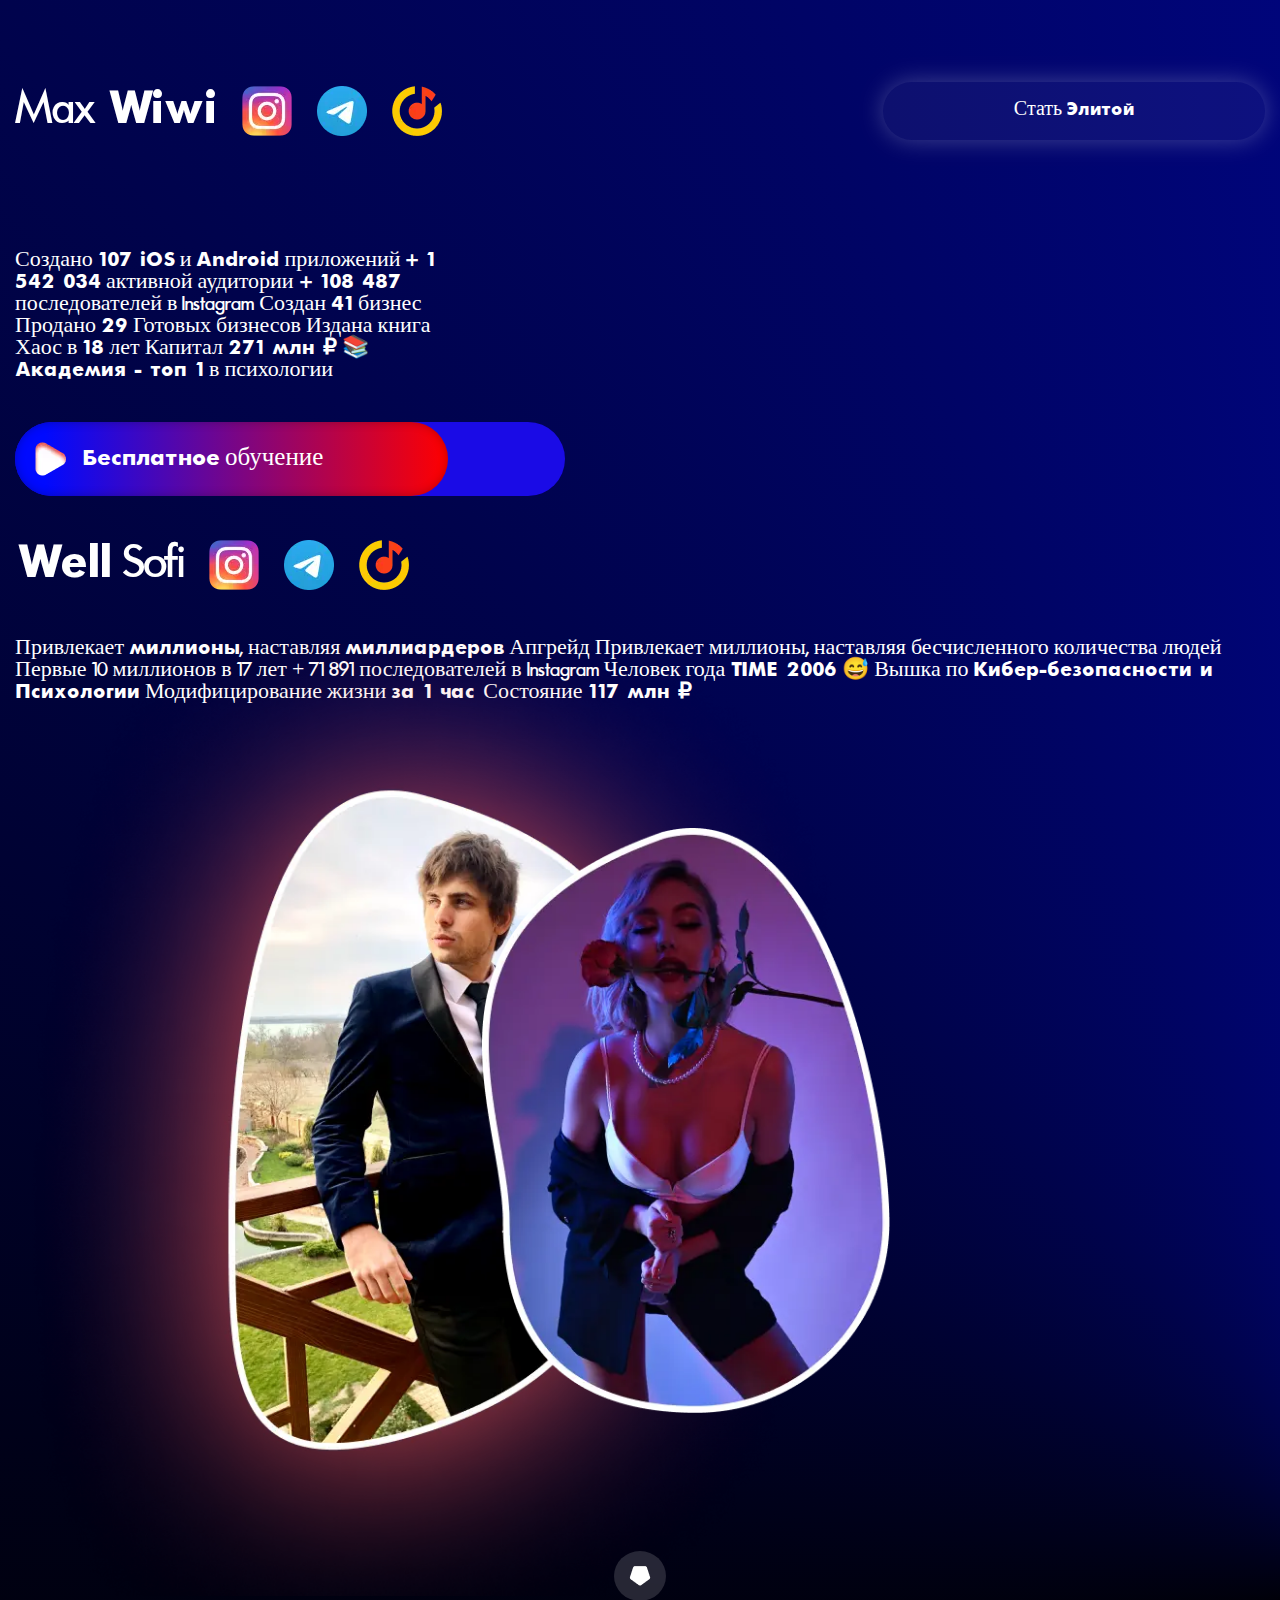
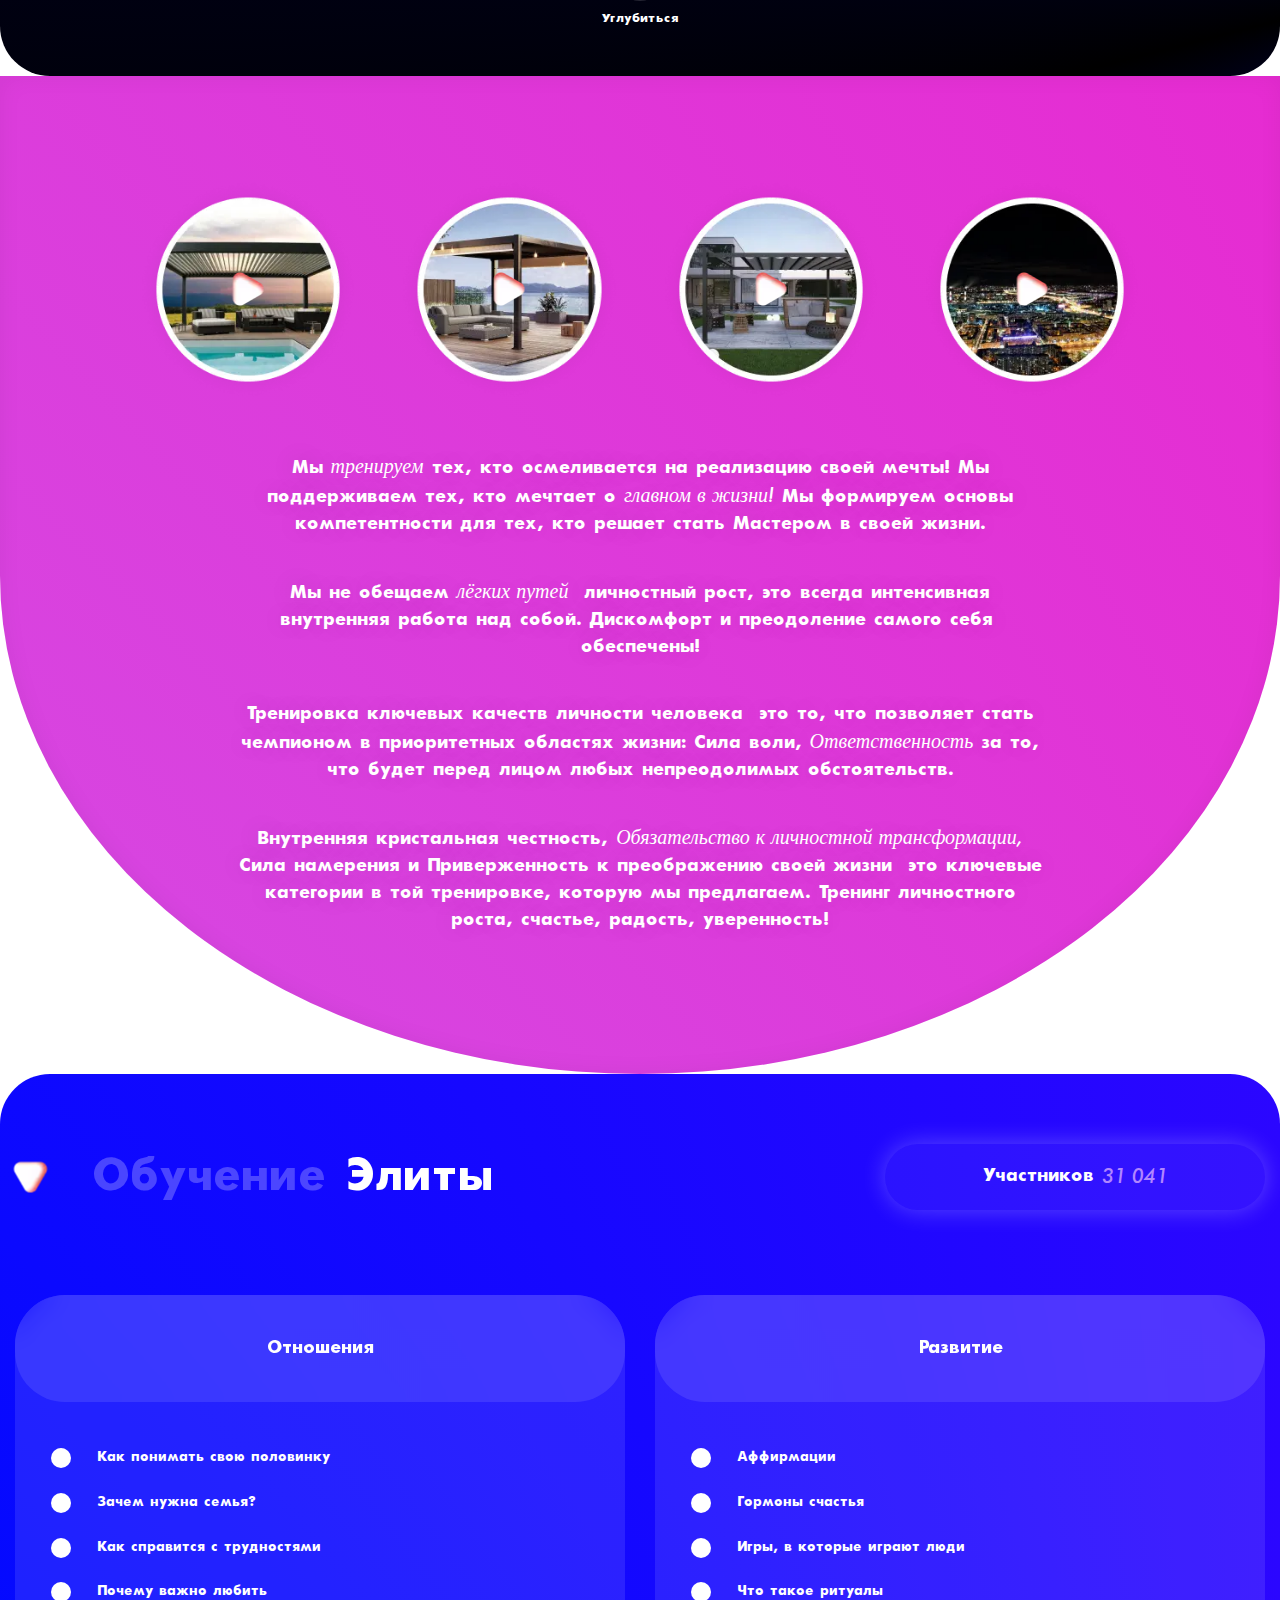
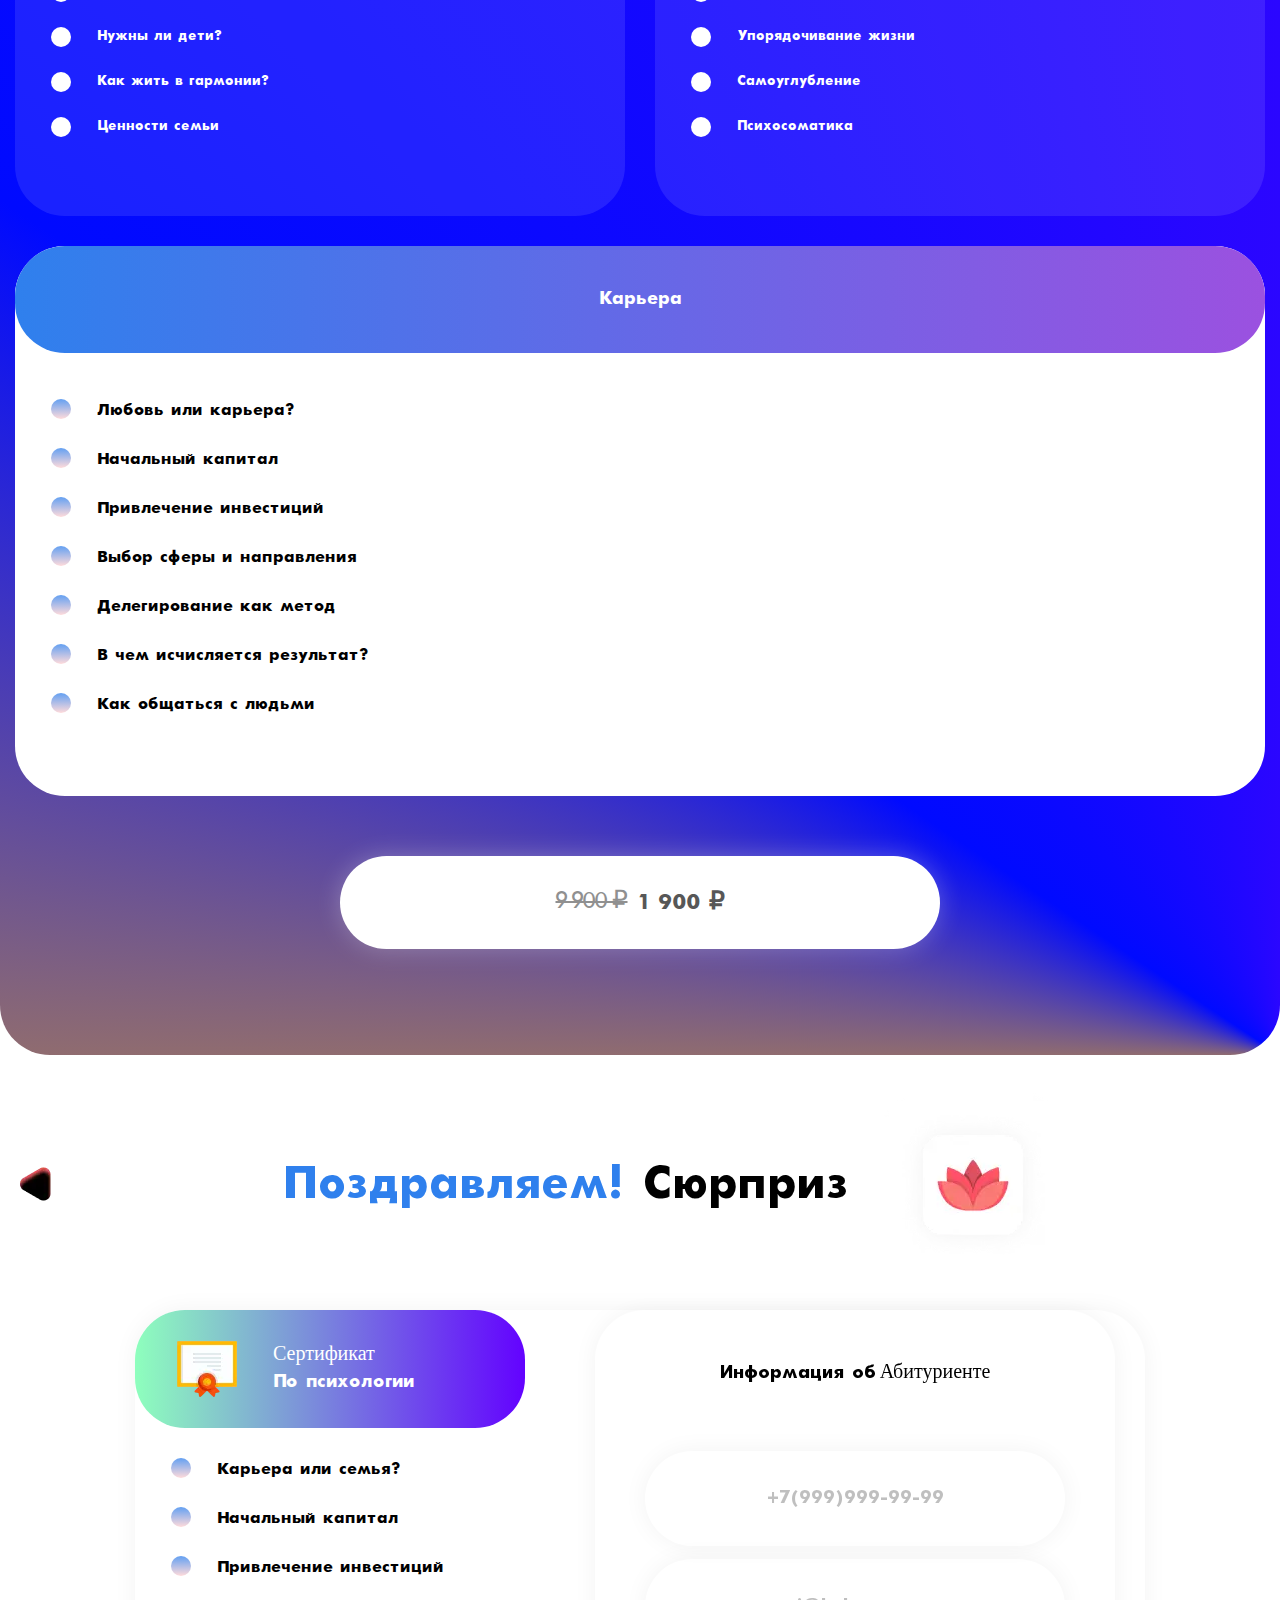
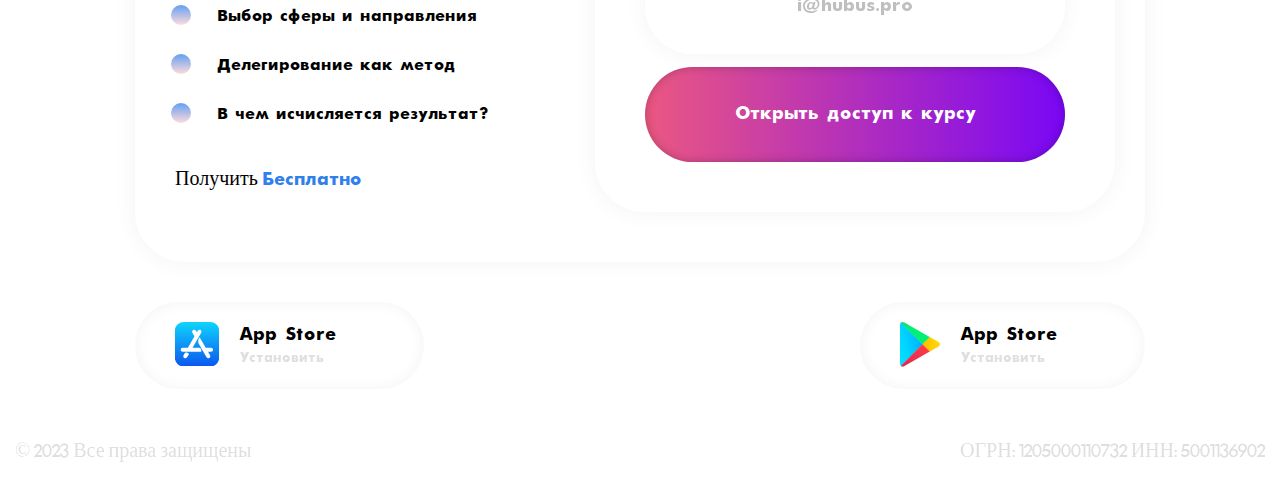
==== index.html @ 5375d611 "Add files via upload" ====
<!DOCTYPE html>
<html lang="ru">

<head>
	<title>Главная</title>
	<meta charset="UTF-8">
	<meta name="format-detection" content="telephone=no">
	<!-- <style>body{opacity: 0;}</style> -->
	<link rel="stylesheet" href="css/style.min.css?_v=20230124160459">
	<!-- <link rel="shortcut icon" href="favicon.ico"> -->
	<!-- <meta name="robots" content="noindex, nofollow"> -->
	<meta name="viewport" content="width=device-width, initial-scale=1.0">
</head>

<body>
	<div class="wrapper">
		<header class="header">
			<div class="header__container">
				<div class="header__row">
					<div class="header__left left-header">
						<div class="left-header__row">
							<div class="left-header__logo">Max <span class="_bold">Wiwi</span></div>
							<div class="left-header__social">
								<a href="#" class="left-header__icon">
									<picture><source srcset="img/icons/inst.webp" type="image/webp"><img src="img/icons/inst.png" alt="icon"></picture>
								</a>
								<a href="#" class="left-header__icon">
									<picture><source srcset="img/icons/tg.webp" type="image/webp"><img src="img/icons/tg.png" alt="icon"></picture>
								</a>
								<a href="#" class="left-header__icon">
									<picture><source srcset="img/icons/ym.webp" type="image/webp"><img src="img/icons/ym.png" alt="icon"></picture>
								</a>
							</div>
						</div>
					</div>
					<div class="header__right right-header">
						<a data-da=".left-header__row, 767.98, 1" href="#" class="right-header__btn btn">Стать <span class="_bold">Элитой</span></a>
					</div>
				</div>
			</div>
		</header>
		<main class="page">
			<section class="page__main-section main-section">
				<div class="main-section__container">
					<div class="main-section__row">
						<div class="main-section__left left-main">
							<div class="left-main__text">
								Создано <span class="_bold">107 iOS</span> и <span class="_bold">Android</span>
								приложений
								<span class="_bold">+ 1 542 034</span> активной аудитории
								<span class="_bold">+ 108 487</span> последователей в Instagram
								Создан <span class="_bold">41</span> бизнес
								Продано <span class="_bold">29</span> Готовых бизнесов
								Издана книга Хаос в <span class="_bold">18</span> лет
								Капитал <span class="_bold">271 млн ₽</span>
								📚 <span class="_bold">Академия - топ 1</span> в психологии
							</div>
							<a href="#" class="left-main__btn btn-main">
								<div class="btn-main__row">
									<div class="btn-main__icon">
										<picture><source srcset="img/icons/trinagle.webp" type="image/webp"><img src="img/icons/trinagle.png" alt="icon"></picture>
									</div>
									<div class="btn-main__text"><span class="_bold">Бесплатное</span> обучение
									</div>
								</div>
							</a>
							<div class="left-main__row">
								<div class="left-main__logo"><span class="_bold">Well</span> Sofi</div>
								<div class="left-main__social">
									<a href="#" class="left-main__icon">
										<picture><source srcset="img/icons/inst.webp" type="image/webp"><img src="img/icons/inst.png" alt="icon"></picture>
									</a>
									<a href="#" class="left-main__icon">
										<picture><source srcset="img/icons/tg.webp" type="image/webp"><img src="img/icons/tg.png" alt="icon"></picture>
									</a>
									<a href="#" class="left-main__icon">
										<picture><source srcset="img/icons/ym.webp" type="image/webp"><img src="img/icons/ym.png" alt="icon"></picture>
									</a>
								</div>
							</div>
							<div class="left-main__text">
								Привлекает <span class="_bold">миллионы</span>, наставляя <span class="_bold">миллиардеров</span>
								Апгрейд
								Привлекает миллионы, наставляя бесчисленного количества людей
								Первые 10 миллионов в 17 лет
								+ 71 891 последователей в Instagram Человек года <span class="_bold">TIME
									2006</span> 😅
								Вышка по <span class="_bold">Кибер-безопасности и Психологии</span>
								Модифицирование жизни <span class="_bold">за 1 час </span>Состояние <span class="_bold">117 млн ₽</span>
							</div>
						</div>
						<div class="main-section__right right-main">
							<div class="right-main__image">
								<picture><source srcset="img/main-section/image-01.webp" type="image/webp"><img src="img/main-section/image-01.png" alt="image"></picture>
							</div>
							<div class="right-main__image">
								<picture><source srcset="img/main-section/image-02.webp" type="image/webp"><img src="img/main-section/image-02.png" alt="image"></picture>
							</div>
						</div>
					</div>
					<button data-goto=".familiarization" class="main-section__scroll">
						<span class="main-section__icon"><picture><source srcset="img/icons/scroll.webp" type="image/webp"><img src="img/icons/scroll.png" alt="icon"></picture></span>
						<span>Углубиться</span>
					</button>
				</div>
			</section>
			<section class="page__familiarization familiarization">
				<div class="familiarization__container">
					<div class="familiarization__videos videos-familiarization">
						<div class="videos-familiarization__row">
							<a target="_blank" href="https://www.youtube.com/watch?v=HwruPm-tdp8&ab_channel=%D0%9C%D0%A2%D0%A6%D0%9C%D0%BE%D1%81%D0%BA%D0%BE%D0%B2%D1%81%D0%BA%D0%B8%D0%B9%D1%82%D1%80%D0%B5%D0%BD%D0%B8%D0%BD%D0%B3%D0%BE%D0%B2%D1%8B%D0%B9%D1%86%D0%B5%D0%BD%D1%82%D1%80" class="videos-familiarization__item">
								<div class="videos-familiarization__preview-ibg">
									<picture><source srcset="img/familiarization/image-01.webp" type="image/webp"><img src="img/familiarization/image-01.png" alt="preview"></picture>
								</div>
								<div class="videos-familiarization__icon">
									<picture><source srcset="img/icons/trinagle.webp" type="image/webp"><img src="img/icons/trinagle.png" alt="icon"></picture>
								</div>
							</a>
							<a target="_blank" href="https://www.youtube.com/watch?v=HwruPm-tdp8&ab_channel=%D0%9C%D0%A2%D0%A6%D0%9C%D0%BE%D1%81%D0%BA%D0%BE%D0%B2%D1%81%D0%BA%D0%B8%D0%B9%D1%82%D1%80%D0%B5%D0%BD%D0%B8%D0%BD%D0%B3%D0%BE%D0%B2%D1%8B%D0%B9%D1%86%D0%B5%D0%BD%D1%82%D1%80" class="videos-familiarization__item">
								<div class="videos-familiarization__preview-ibg">
									<picture><source srcset="img/familiarization/image-02.webp" type="image/webp"><img src="img/familiarization/image-02.png" alt="preview"></picture>
								</div>
								<div class="videos-familiarization__icon">
									<picture><source srcset="img/icons/trinagle.webp" type="image/webp"><img src="img/icons/trinagle.png" alt="icon"></picture>
								</div>
							</a>
							<a target="_blank" href="https://www.youtube.com/watch?v=HwruPm-tdp8&ab_channel=%D0%9C%D0%A2%D0%A6%D0%9C%D0%BE%D1%81%D0%BA%D0%BE%D0%B2%D1%81%D0%BA%D0%B8%D0%B9%D1%82%D1%80%D0%B5%D0%BD%D0%B8%D0%BD%D0%B3%D0%BE%D0%B2%D1%8B%D0%B9%D1%86%D0%B5%D0%BD%D1%82%D1%80" class="videos-familiarization__item">
								<div class="videos-familiarization__preview-ibg">
									<picture><source srcset="img/familiarization/image-03.webp" type="image/webp"><img src="img/familiarization/image-03.png" alt="preview"></picture>
								</div>
								<div class="videos-familiarization__icon">
									<picture><source srcset="img/icons/trinagle.webp" type="image/webp"><img src="img/icons/trinagle.png" alt="icon"></picture>
								</div>
							</a>
							<a target="_blank" href="https://www.youtube.com/watch?v=HwruPm-tdp8&ab_channel=%D0%9C%D0%A2%D0%A6%D0%9C%D0%BE%D1%81%D0%BA%D0%BE%D0%B2%D1%81%D0%BA%D0%B8%D0%B9%D1%82%D1%80%D0%B5%D0%BD%D0%B8%D0%BD%D0%B3%D0%BE%D0%B2%D1%8B%D0%B9%D1%86%D0%B5%D0%BD%D1%82%D1%80" class="videos-familiarization__item">
								<div class="videos-familiarization__preview-ibg">
									<picture><source srcset="img/familiarization/image-04.webp" type="image/webp"><img src="img/familiarization/image-04.png" alt="preview"></picture>
								</div>
								<div class="videos-familiarization__icon">
									<picture><source srcset="img/icons/trinagle.webp" type="image/webp"><img src="img/icons/trinagle.png" alt="icon"></picture>
								</div>
							</a>
						</div>

					</div>
					<div class="familiarization__text">
						<p>
							Мы <span class="_italic">тренируем</span> тех, кто осмеливается на реализацию своей
							мечты! Мы поддерживаем
							тех, кто мечтает о <span class="_italic">главном в жизни!</span> Мы
							формируем основы компетентности
							для тех, кто решает стать Мастером в своей жизни.
						</p>

						<p>
							Мы не обещаем <span class="_italic">лёгких путей</span> — личностный рост, это всегда
							интенсивная внутренняя
							работа над собой. Дискомфорт и
							преодоление самого себя — обеспечены!
						</p>

						<p>
							Тренировка ключевых качеств личности человека — это то, что позволяет стать чемпионом
							в приоритетных областях
							жизни:
							Сила воли, <span class="_italic">Ответственность</span> за то, что будет перед лицом
							любых непреодолимых
							обстоятельств.
						</p>

						<p>
							Внутренняя кристальная честность, <span class="_italic">Обязательство к личностной
								трансформации,</span> Сила
							намерения и Приверженность к
							преображению своей жизни — это ключевые категории в той тренировке, которую мы
							предлагаем. Тренинг личностного
							роста,
							счастье, радость, уверенность!
						</p>
						<p></p>
					</div>
					<div class="familiarization__left-text">
						Для кого подходит? <span>Обучение</span>
					</div>
					<div class="familiarization__right-text">
						Для кого подходит? <span>Обучение</span>
					</div>
				</div>
			</section>
			<section class="page__courses courses">
				<div class="courses__container">
					<div class="courses__top top-courses">
						<div class="top-courses__row">
							<div class="top-courses__title">
								<div class="top-courses__icon">
									<picture><source srcset="img/icons/trinagle.webp" type="image/webp"><img src="img/icons/trinagle.png" alt="icon"></picture>
								</div>
								<div class="top-courses__title-text">
									<span>Обучение</span> <span>Элиты</span>
								</div>
							</div>
							<div class="top-courses__participants">
								Участников <span>31 041</span>
							</div>
						</div>
					</div>
					<div class="courses__row">
						<div class="courses__course course">
							<div class="course__title">Отношения</div>
							<ul class="course__list">
								<li class="course__list-item">
									<span>Как понимать свою половинку</span>
									<div class="course__tip-text">
										<p>
											Когда ценность отношений между
											друг другом на уровне целей общее
											и хочется понять, для чего нужно
											быть вместе
										</p>
										<p>Узнать новое вместе и познать смысл</p>
									</div>
								</li>
								<li class="course__list-item">
									<span>Зачем нужна семья?</span>
									<div class="course__tip-text">
										<p>
											Когда ценность отношений между
											друг другом на уровне целей общее
											и хочется понять, для чего нужно
											быть вместе
										</p>
										<p>Узнать новое вместе и познать смысл</p>
									</div>
								</li>
								<li class="course__list-item">
									<span>Как справится с трудностями</span>
									<div class="course__tip-text">
										<p>
											Когда ценность отношений между
											друг другом на уровне целей общее
											и хочется понять, для чего нужно
											быть вместе
										</p>
										<p>Узнать новое вместе и познать смысл</p>
									</div>
								</li>
								<li class="course__list-item">
									<span>Почему важно любить</span>
									<div class="course__tip-text">
										<p>
											Когда ценность отношений между
											друг другом на уровне целей общее
											и хочется понять, для чего нужно
											быть вместе
										</p>
										<p>Узнать новое вместе и познать смысл</p>
									</div>
								</li>
								<li class="course__list-item">
									<span>Нужны ли дети?</span>
									<div class="course__tip-text">
										<p>
											Когда ценность отношений между
											друг другом на уровне целей общее
											и хочется понять, для чего нужно
											быть вместе
										</p>
										<p>Узнать новое вместе и познать смысл</p>
									</div>
								</li>
								<li class="course__list-item">
									<span>Как жить в гармонии?</span>
									<div class="course__tip-text">
										<p>
											Когда ценность отношений между
											друг другом на уровне целей общее
											и хочется понять, для чего нужно
											быть вместе
										</p>
										<p>Узнать новое вместе и познать смысл</p>
									</div>
								</li>
								<li class="course__list-item">
									<span>Ценности семьи</span>
									<div class="course__tip-text">
										<p>
											Когда ценность отношений между
											друг другом на уровне целей общее
											и хочется понять, для чего нужно
											быть вместе
										</p>
										<p>Узнать новое вместе и познать смысл</p>
									</div>
								</li>
							</ul>
						</div>
						<div class="courses__course course course_white">
							<div class="course__title">Карьера</div>
							<ul class="course__list">
								<li class="course__list-item">
									<span>Любовь или карьера?</span>
									<div class="course__tip-text">
										<p>
											Когда ценность отношений между
											друг другом на уровне целей общее
											и хочется понять, для чего нужно
											быть вместе
										</p>
										<p>Узнать новое вместе и познать смысл</p>
									</div>
								</li>
								<li class="course__list-item">
									<span>Начальный капитал</span>
									<div class="course__tip-text">
										<p>
											Когда ценность отношений между
											друг другом на уровне целей общее
											и хочется понять, для чего нужно
											быть вместе
										</p>
										<p>Узнать новое вместе и познать смысл</p>
									</div>
								</li>
								<li class="course__list-item">
									<span>Привлечение инвестиций</span>
									<div class="course__tip-text">
										<p>
											Когда ценность отношений между
											друг другом на уровне целей общее
											и хочется понять, для чего нужно
											быть вместе
										</p>
										<p>Узнать новое вместе и познать смысл</p>
									</div>
								</li>
								<li class="course__list-item">
									<span>Выбор сферы и направления</span>
									<div class="course__tip-text">
										<p>
											Когда ценность отношений между
											друг другом на уровне целей общее
											и хочется понять, для чего нужно
											быть вместе
										</p>
										<p>Узнать новое вместе и познать смысл</p>
									</div>
								</li>
								<li class="course__list-item">
									<span>Делегирование как метод</span>
									<div class="course__tip-text">
										<p>
											Когда ценность отношений между
											друг другом на уровне целей общее
											и хочется понять, для чего нужно
											быть вместе
										</p>
										<p>Узнать новое вместе и познать смысл</p>
									</div>
								</li>
								<li class="course__list-item">
									<span>В чем исчисляется результат?</span>
									<div class="course__tip-text">
										<p>
											Когда ценность отношений между
											друг другом на уровне целей общее
											и хочется понять, для чего нужно
											быть вместе
										</p>
										<p>Узнать новое вместе и познать смысл</p>
									</div>
								</li>
								<li class="course__list-item">
									<span>Как общаться с людьми</span>
									<div class="course__tip-text">
										<p>
											Когда ценность отношений между
											друг другом на уровне целей общее
											и хочется понять, для чего нужно
											быть вместе
										</p>
										<p>Узнать новое вместе и познать смысл</p>
									</div>
								</li>
							</ul>
						</div>
						<div class="courses__course course">
							<div class="course__title">Развитие</div>
							<ul class="course__list">
								<li class="course__list-item">
									<span>Аффирмации</span>
									<div class="course__tip-text">
										<p>
											Когда ценность отношений между
											друг другом на уровне целей общее
											и хочется понять, для чего нужно
											быть вместе
										</p>
										<p>Узнать новое вместе и познать смысл</p>
									</div>
								</li>
								<li class="course__list-item">
									<span>Гормоны счастья</span>
									<div class="course__tip-text">
										<p>
											Когда ценность отношений между
											друг другом на уровне целей общее
											и хочется понять, для чего нужно
											быть вместе
										</p>
										<p>Узнать новое вместе и познать смысл</p>
									</div>
								</li>
								<li class="course__list-item">
									<span>Игры, в которые играют люди</span>
									<div class="course__tip-text">
										<p>
											Когда ценность отношений между
											друг другом на уровне целей общее
											и хочется понять, для чего нужно
											быть вместе
										</p>
										<p>Узнать новое вместе и познать смысл</p>
									</div>
								</li>
								<li class="course__list-item">
									<span>Что такое ритуалы</span>
									<div class="course__tip-text">
										<p>
											Когда ценность отношений между
											друг другом на уровне целей общее
											и хочется понять, для чего нужно
											быть вместе
										</p>
										<p>Узнать новое вместе и познать смысл</p>
									</div>
								</li>
								<li class="course__list-item">
									<span>Упорядочивание жизни</span>
									<div class="course__tip-text">
										<p>
											Когда ценность отношений между
											друг другом на уровне целей общее
											и хочется понять, для чего нужно
											быть вместе
										</p>
										<p>Узнать новое вместе и познать смысл</p>
									</div>
								</li>
								<li class="course__list-item">
									<span>Самоуглубление</span>
									<div class="course__tip-text">
										<p>
											Когда ценность отношений между
											друг другом на уровне целей общее
											и хочется понять, для чего нужно
											быть вместе
										</p>
										<p>Узнать новое вместе и познать смысл</p>
									</div>
								</li>
								<li class="course__list-item">
									<span>Психосоматика</span>
									<div class="course__tip-text">
										<p>
											Когда ценность отношений между
											друг другом на уровне целей общее
											и хочется понять, для чего нужно
											быть вместе
										</p>
										<p>Узнать новое вместе и познать смысл</p>
									</div>
								</li>
							</ul>
						</div>
					</div>
					<div class="course__btn-wrapper">
						<button class="course__btn btn">
							<span>9 900 ₽</span>
							<span>1 900 ₽</span>
						</button>
					</div>
				</div>
			</section>
			<section class="page__surprise surprise">
				<div class="surprise__container">
					<div class="surprise__body">
						<div class="surprise__title">
							<div class="surprise__icon">
								<picture><source srcset="img/icons/trinagle-black.webp" type="image/webp"><img src="img/icons/trinagle-black.png" alt="icon"></picture>
							</div>
							<div class="surprise__title-text">
								<span>Поздравляем!</span>
								<span>Сюрприз</span>
							</div>
							<div class="surprise__icon">
								<picture><source srcset="img/icons/flower.webp" type="image/webp"><img src="img/icons/flower.png" alt="icon"></picture>
							</div>
						</div>
						<div class="surprise__row">
							<div class="surprise__course course course_white">
								<div class="course__top top-course">
									<div class="top-course__row">
										<div class="top-course__icon ">
											<picture><source srcset="img/icons/certificate.webp" type="image/webp"><img src="img/icons/certificate.png" alt="icon"></picture>
										</div>
										<div class="top-course__text">
											<p>Сертификат</p>
											<p><span class="_bold">По психологии</span></p>
										</div>
									</div>
								</div>
								<ul class="course__list">
									<li class="course__list-item">
										<span>Карьера или семья?</span>
									</li>
									<li class="course__list-item">
										<span>Начальный капитал</span>
									</li>
									<li class="course__list-item">
										<span>Привлечение инвестиций</span>
									</li>
									<li class="course__list-item">
										<span>Выбор сферы и направления</span>
									</li>
									<li class="course__list-item">
										<span>Делегирование как метод</span>
									</li>
									<li class="course__list-item">
										<span>В чем исчисляется результат?</span>
									</li>
								</ul>
								<div class="course__bottom">
									Получить <span>Бесплатно</span>
								</div>
							</div>
							<form action="acquaintance.html" class="surprise__form form">
								<div class="form__title"><span>Информация об</span> Абитуриенте</div>
								<div class="form__input">
									<input autocomplete="off" type="text" name="form[]" data-error="Ошибка" placeholder="+7(999)999-99-99" class="input input_tel">
								</div>
								<div class="form__input">
									<input autocomplete="off" type="email" name="form[]" data-error="Ошибка" placeholder="i@hubus.pro" class="input">
								</div>
								<button class="form__btn btn">Открыть доступ к курсу</button>
							</form>
						</div>
						<div class="surprise__bottom bottom-surprise">
							<div class="bottom-surprise__row">
								<a href="#" class="bottom-surprise__item surprise-app">
									<div class="surprise-app__row">
										<div class="surprise-app__icon">
											<img src="img/icons/ios.svg" alt="icon">
										</div>
										<div class="surprise-app__text">
											<div class="surprise-app__title">
												App Store
											</div>
											<div class="surprise-app__subtitle">
												Установить
											</div>
										</div>
									</div>
								</a>
								<a href="#" class="bottom-surprise__item surprise-app">
									<div class="surprise-app__row">
										<div class="surprise-app__icon">
											<img src="img/icons/gplay.svg" alt="icon">
										</div>
										<div class="surprise-app__text">
											<div class="surprise-app__title">
												App Store
											</div>
											<div class="surprise-app__subtitle">
												Установить
											</div>
										</div>
									</div>
								</a>
							</div>
						</div>
					</div>

				</div>
			</section>
		</main>
		<footer class="footer">
			<div class="footer__container">
				<div class="footer__row">
					<div class="footer__left">© 2023 Все права защищены</div>
					<div class="footer__right">ОГРН: 1205000110732 ИНН: 5001136902</div>
				</div>
			</div>
		</footer>
	</div>
	<!-- 
<div id="popup" aria-hidden="true" class="popup">
	<div class="popup__wrapper">
		<div class="popup__content">
			<button data-close type="button" class="popup__close">Закрыть</button>
			<div class="popup__text">
			</div>
		</div>
	</div>
</div>
 -->

	<script src="js/app.min.js?_v=20230124160459"></script>
</body>

</html>
---- css/style.min.css ----
@charset "UTF-8";@font-face{font-family:Futura;font-display:swap;src:url("../fonts/futura bold.woff2") format("woff2"),url("../fonts/futura bold.woff") format("woff");font-weight:700;font-style:normal}@font-face{font-family:Futura;font-display:swap;src:url("../fonts/Futura Medium Italic.woff2") format("woff2"),url("../fonts/Futura Medium Italic.woff") format("woff");font-weight:500;font-style:italic}@font-face{font-family:Futura;font-display:swap;src:url("../fonts/Futura Medium.woff2") format("woff2"),url("../fonts/Futura Medium.woff") format("woff");font-weight:500;font-style:normal}*{padding:0;margin:0;border:0}*,:after,:before{-webkit-box-sizing:border-box;box-sizing:border-box}body,html{height:100%;min-width:320px}body{color:#fff;line-height:1;font-family:Futura;font-size:.875rem;-ms-text-size-adjust:100%;-moz-text-size-adjust:100%;-webkit-text-size-adjust:100%;-webkit-font-smoothing:antialiased;-moz-osx-font-smoothing:grayscale}button,input,textarea{font-family:Futura;font-size:inherit}button{cursor:pointer;color:inherit;background-color:inherit}a{color:inherit}a:link,a:visited{text-decoration:none}a:hover{text-decoration:none}ul li{list-style:none}img{vertical-align:top}h1,h2,h3,h4,h5,h6{font-weight:inherit;font-size:inherit}.lock body{overflow:hidden;-ms-touch-action:none;touch-action:none}.wrapper{min-height:100%;display:-webkit-box;display:-ms-flexbox;display:flex;-webkit-box-orient:vertical;-webkit-box-direction:normal;-ms-flex-direction:column;flex-direction:column;overflow:hidden}.wrapper>main{-webkit-box-flex:1;-ms-flex:1 1 auto;flex:1 1 auto}.wrapper>*{min-width:0}[class*=__container]{max-width:81.875rem;-webkit-box-sizing:content-box;box-sizing:content-box;margin:0 auto;padding:0 .9375rem}[class*=-ibg]{position:relative}[class*=-ibg] img,[class*=-ibg] video{position:absolute;width:100%;height:100%;top:0;left:0;-o-object-fit:cover;object-fit:cover}[class*=-ibg_contain] img{-o-object-fit:contain;object-fit:contain}.btn{font-size:1.25rem;line-height:1.35;text-align:center;background:rgba(255,255,255,.05);-webkit-box-shadow:0 0 25px rgba(255,255,255,.25);box-shadow:0 0 25px rgba(255,255,255,.25);border-radius:56px;-webkit-transition:.4s;-o-transition:.4s;transition:.4s}._bold{font-weight:700}._italic{font-weight:500;font-style:italic}@-webkit-keyframes gradient{0%{background-position:0 50%}50%{background-position:100% 50%}100%{background-position:0 50%}}@keyframes gradient{0%{background-position:0 50%}50%{background-position:100% 50%}100%{background-position:0 50%}}.nav-video{opacity:0;visibility:hidden;position:absolute;-webkit-transition:.4s;-o-transition:.4s;transition:.4s;bottom:0;width:100%;left:0}.nav-video__row{padding:1.875rem 2.1875rem;display:-webkit-box;display:-ms-flexbox;display:flex;-webkit-box-align:center;-ms-flex-align:center;align-items:center;-webkit-box-pack:justify;-ms-flex-pack:justify;justify-content:space-between;gap:2.1875rem}.nav-video__range{-webkit-box-flex:1;-ms-flex:1 1 auto;flex:1 1 auto}.nav-video__range input{width:100%}.nav-video__screen{display:-webkit-box;display:-ms-flexbox;display:flex;gap:1.875rem;-webkit-box-align:center;-ms-flex-align:center;align-items:center}.nav-video__screen span{font-size:1.25rem;line-height:1.35;font-weight:700;opacity:.25}.nav-video__icon{opacity:1;width:35px;height:35px}.acquaintance__video._active .nav-video{opacity:1;visibility:visible}.header{position:absolute;top:0;left:0;width:100%;z-index:2}@supports (padding-top:clamp(2.5rem ,1.7156862745rem + 3.9215686275vw ,5rem)){.header{padding-top:clamp(2.5rem ,1.7156862745rem + 3.9215686275vw ,5rem)}}@supports not (padding-top:clamp(2.5rem ,1.7156862745rem + 3.9215686275vw ,5rem)){.header{padding-top:calc(2.5rem + 2.5 * (100vw - 20rem)/ 63.75)}}.header__row{display:-webkit-box;display:-ms-flexbox;display:flex;gap:1.25rem;-webkit-box-pack:justify;-ms-flex-pack:justify;justify-content:space-between;-webkit-box-align:center;-ms-flex-align:center;align-items:center}.left-header__row{display:-webkit-box;display:-ms-flexbox;display:flex;gap:1.5625rem;-webkit-box-align:center;-ms-flex-align:center;align-items:center}.left-header__logo{font-weight:500;line-height:1.32}@supports (font-size:clamp(2.8125rem ,2.7144607843rem + 0.4901960784vw ,3.125rem)){.left-header__logo{font-size:clamp(2.8125rem ,2.7144607843rem + .4901960784vw ,3.125rem)}}@supports not (font-size:clamp(2.8125rem ,2.7144607843rem + 0.4901960784vw ,3.125rem)){.left-header__logo{font-size:calc(2.8125rem + .3125 * (100vw - 20rem)/ 63.75)}}.left-header__social{display:-webkit-box;display:-ms-flexbox;display:flex;gap:1.5625rem}.left-header__icon img{-webkit-transition:.4s;-o-transition:.4s;transition:.4s;max-width:50px}.right-header__btn{display:block;padding:.96875rem 1.875rem;min-width:23.875rem}.header_acquaintance{position:relative;padding:4.3125rem 0 2.125rem 0}.header__left{display:-webkit-box;display:-ms-flexbox;display:flex;-webkit-box-align:center;-ms-flex-align:center;align-items:center;gap:2.875rem}.header__icon img{max-width:100%}.header__text{color:rgba(0,0,0,.15);font-size:3.125rem;line-height:1.32;font-weight:700}.header__text span{color:#000}.header__btn{background:-webkit-gradient(linear,left top,right top,from(#2f80ed),to(#eb5757));background:-o-linear-gradient(left,#2f80ed 0,#eb5757 100%);background:linear-gradient(90deg,#2f80ed 0,#eb5757 100%);-webkit-box-shadow:0 0 25px rgba(255,255,255,.25);box-shadow:0 0 25px rgba(255,255,255,.25);border-radius:56px;padding:1rem 1.5625rem;display:block;min-width:382px;background-size:150% 150%}.footer{padding-bottom:1.5625rem}.footer__row{display:-webkit-box;display:-ms-flexbox;display:flex;-webkit-box-pack:justify;-ms-flex-pack:justify;justify-content:space-between;gap:1.875rem;font-size:1.25rem;line-height:1.35;font-weight:500;color:rgba(0,0,0,.15)}.main-section{-webkit-animation:gradient 10s ease infinite;animation:gradient 10s ease infinite;padding-bottom:5rem;position:relative;background:conic-gradient(from 101.86deg at 44.81% 37.73%,#000aff 0deg,#000 153.75deg,#000aff 360deg);background-size:250% 250%;border-radius:0 0 50px 50px}.main-section__row{display:-webkit-box;display:-ms-flexbox;display:flex;-webkit-box-pack:justify;-ms-flex-pack:justify;justify-content:space-between;gap:2.5rem}.main-section__icon{padding:15px;position:relative;-webkit-transition:.4s;-o-transition:.4s;transition:.4s;margin-bottom:.625rem}.main-section__icon::after{content:"";position:absolute;width:100%;height:100%;background:rgba(255,255,255,.15);-webkit-backdrop-filter:blur(12.5px);backdrop-filter:blur(12.5px);border-radius:50%;left:50%;top:50%;-webkit-transform:translate(-50%,-50%);-ms-transform:translate(-50%,-50%);transform:translate(-50%,-50%)}.main-section__scroll{display:-webkit-box;display:-ms-flexbox;display:flex;-webkit-box-orient:vertical;-webkit-box-direction:normal;-ms-flex-direction:column;flex-direction:column;text-align:center;-webkit-box-align:center;-ms-flex-align:center;align-items:center;position:absolute;bottom:3.125rem;left:50%;-webkit-transform:translate(-50%,0);-ms-transform:translate(-50%,0);transform:translate(-50%,0);-webkit-transition:.4s;-o-transition:.4s;transition:.4s;font-weight:700}.main-section__scroll img{position:relative;z-index:2;max-width:22px}.main-section__scroll span{display:block}.left-main{padding-top:12.5rem}.left-main__text{font-weight:500;font-size:1.375rem}.left-main__text:not(:last-child){max-width:27.1875rem;padding-bottom:2.5rem}.left-main__row{padding-bottom:2.5rem;display:-webkit-box;display:-ms-flexbox;display:flex;-webkit-box-align:center;-ms-flex-align:center;align-items:center;gap:1.5625rem}.left-main__logo{font-size:3.125rem;line-height:1.32}.left-main__social{display:-webkit-box;display:-ms-flexbox;display:flex;gap:1.5625rem}.left-main__icon img{-webkit-transition:.4s;-o-transition:.4s;transition:.4s}.btn-main{font-size:1.5625rem;line-height:1.32;max-width:27.0625rem;position:relative;margin-bottom:2.1875rem;display:block}.btn-main__row{-webkit-transition:1s;-o-transition:1s;transition:1s;padding:1.25rem;display:-webkit-box;display:-ms-flexbox;display:flex;-webkit-box-shadow:inset 0 0 10px rgba(0,0,0,.25);box-shadow:inset 0 0 10px rgba(0,0,0,.25);border-radius:50px;position:relative;z-index:2;background:-webkit-gradient(linear,left top,right top,color-stop(6.77%,#000aff),to(red));background:-o-linear-gradient(left,#000aff 6.77%,red 100%);background:linear-gradient(90deg,#000aff 6.77%,red 100%);-webkit-box-align:center;-ms-flex-align:center;align-items:center;gap:1rem}.right-main{padding-top:1.875rem;position:relative;-webkit-box-flex:0;-ms-flex:0 0 56.4885496183%;flex:0 0 56.4885496183%}.right-main__image img{display:block;max-width:100%}.right-main__image:last-child{position:absolute;top:30%}@supports (right:clamp(-8.75rem ,28.1944444444rem + -38.8888888889vw ,-4.375rem)){.right-main__image:last-child{right:clamp(-8.75rem ,28.1944444444rem + -38.8888888889vw ,-4.375rem)}}@supports not (right:clamp(-8.75rem ,28.1944444444rem + -38.8888888889vw ,-4.375rem)){.right-main__image:last-child{right:calc(-4.375rem + -4.375 * (100vw - 83.75rem)/ 11.25)}}.right-main__image:not(:last-child){top:0}.familiarization{-webkit-animation:gradient 10s ease infinite;animation:gradient 10s ease infinite;position:relative;padding:6.25rem 0;border-bottom-right-radius:50%;border-bottom-left-radius:50%;background:conic-gradient(from 180deg at 50% 73.98%,#0029ff 0deg,#00dfff 71.17deg,#cd57eb 112.5deg,#ff00b8 200.57deg,#7593ff 288.75deg,#0029ff 360deg);background-size:400% 400%;-webkit-box-shadow:inset 0 0 25px rgba(0,0,0,.05);box-shadow:inset 0 0 25px rgba(0,0,0,.05)}.familiarization__container{position:relative;z-index:2}.familiarization__text{font-weight:700;max-width:54.375rem;max-width:64.9253731343%;margin:auto;font-weight:700;font-size:1.25rem;line-height:1.35;text-align:center;text-shadow:0 0 25px rgba(0,0,0,.15)}.familiarization__text p:not(:last-child){padding-bottom:2.5rem}.familiarization__left-text{position:absolute;left:-45%;bottom:97%;font-weight:500;width:100%;font-size:3.125rem;line-height:1.32;color:#7fbff9;-webkit-transform:rotate(-90deg);-ms-transform:rotate(-90deg);transform:rotate(-90deg)}.familiarization__left-text span{color:#000}.familiarization__right-text{position:absolute;right:-45%;bottom:50%;font-weight:500;font-size:3.125rem;width:100%;text-align:center;line-height:1.32;color:#7fbff9;-webkit-transform:rotate(90deg);-ms-transform:rotate(90deg);transform:rotate(90deg)}.familiarization__right-text span{color:#000;font-weight:500}.videos-familiarization{padding-bottom:3.125rem}.videos-familiarization__row{display:-webkit-box;display:-ms-flexbox;display:flex;gap:4.375rem;max-width:63.125rem;margin:auto}.videos-familiarization__item{-webkit-box-flex:0;-ms-flex:0 1 25%;flex:0 1 25%;position:relative;cursor:pointer}.videos-familiarization__preview-ibg{padding-bottom:100%;overflow:hidden;min-width:150px;border-radius:50%}.videos-familiarization__preview-ibg img{-webkit-transition:.4s;-o-transition:.4s;transition:.4s}.videos-familiarization__icon{position:absolute;top:50%;left:50%;-webkit-transform:translate(-50%,-50%);-ms-transform:translate(-50%,-50%);transform:translate(-50%,-50%)}.courses{padding:4.375rem 0 6.625rem 0;background:conic-gradient(from 90deg at 50% 50%,#7000ff 0deg,red 58.12deg,#ffb800 153.75deg,#000aff 213.75deg,#7000ff 360deg);background-size:200% 200%;-webkit-animation:gradient 10s ease infinite;animation:gradient 10s ease infinite;border-radius:50px}.courses__row{display:-ms-grid;display:grid;-ms-grid-columns:(1fr)[3];grid-template-columns:repeat(3,1fr);gap:1.875rem;padding-bottom:3.75rem}.top-courses{padding-bottom:5.3125rem}.top-courses__row{display:-webkit-box;display:-ms-flexbox;display:flex;-webkit-box-pack:justify;-ms-flex-pack:justify;justify-content:space-between;gap:1.25rem}.top-courses__title{display:-webkit-box;display:-ms-flexbox;display:flex;-webkit-box-align:center;-ms-flex-align:center;align-items:center}.top-courses__icon{-webkit-transform:rotate(90deg);-ms-transform:rotate(90deg);transform:rotate(90deg)}.top-courses__icon img{max-width:100%}.top-courses__title-text{padding-left:2.8125rem;font-size:3.125rem;line-height:1.32;font-weight:700}.top-courses__title-text span:not(:last-child){color:rgba(255,255,255,.25)}.top-courses__participants{padding:1rem 1.25rem;min-width:380px;background:rgba(255,255,255,.05);-webkit-box-shadow:0 0 25px rgba(255,255,255,.25);box-shadow:0 0 25px rgba(255,255,255,.25);border-radius:56px;text-align:center;display:-webkit-box;display:-ms-flexbox;display:flex;-webkit-box-pack:center;-ms-flex-pack:center;justify-content:center;-webkit-box-align:center;-ms-flex-align:center;align-items:center;gap:.5rem;font-size:1.25rem;line-height:1.35;font-weight:700}.top-courses__participants span{font-weight:500;font-style:italic;color:#b186ff}.course{position:relative;background:rgba(255,255,255,.1);border-radius:50px}.course_white{background-color:#fff}.course_white .course__title{background:-webkit-gradient(linear,left top,right top,from(#2f80ed),to(#9b51e0));background:-o-linear-gradient(left,#2f80ed 0,#9b51e0 100%);background:linear-gradient(90deg,#2f80ed 0,#9b51e0 100%);-webkit-backdrop-filter:blur(12.5px);backdrop-filter:blur(12.5px)}.course_white .course__list span{color:#000}.course_white .course__list span::before{background:-webkit-gradient(linear,left top,left bottom,from(rgba(47,128,237,.75)),to(rgba(255,0,0,.1425)));background:-o-linear-gradient(top,rgba(47,128,237,.75) 0,rgba(255,0,0,.1425) 100%);background:linear-gradient(180deg,rgba(47,128,237,.75) 0,rgba(255,0,0,.1425) 100%);-webkit-transition:.4s;-o-transition:.4s;transition:.4s}.course__title{background:rgba(255,255,255,.1);-webkit-backdrop-filter:blur(12.5px);backdrop-filter:blur(12.5px);display:-webkit-box;display:-ms-flexbox;display:flex;-webkit-box-align:center;-ms-flex-align:center;align-items:center;-webkit-box-pack:center;-ms-flex-pack:center;justify-content:center;border-radius:50px;padding:2.5rem 0;font-size:1.25rem;line-height:1.35;font-weight:700;margin-bottom:2.875rem;text-align:center}.course__list{padding:0 2.25rem 3.375rem 2.25rem}.course__list span{display:block;padding-left:2.8125rem;font-size:.9375rem;line-height:1.3333333333;font-weight:700;position:relative;padding-left:2.875rem;-webkit-transition:.4s;-o-transition:.4s;transition:.4s}.course__list span:not(:last-child){margin-bottom:1.5625rem}.course__list span::before{-webkit-transition:.4s;-o-transition:.4s;transition:.4s;top:0;left:0;position:absolute;content:"";width:20px;height:20px;border-radius:50%;background-color:#fff}.course__list-item{cursor:pointer}.course__tip-text{pointer-events:none;-webkit-transition:.4s;-o-transition:.4s;transition:.4s;position:absolute;opacity:0;visibility:hidden;top:0;right:-7.5rem;max-width:20.75rem;padding:1.875rem 1.25rem;background-color:rgba(117,114,228,.8);-webkit-backdrop-filter:blur(10px);backdrop-filter:blur(10px);z-index:2;font-size:.9375rem;line-height:1.3333333333;font-weight:700;border-radius:25px}.course__btn-wrapper{text-align:center}.course__btn{display:-webkit-inline-box;display:-ms-inline-flexbox;display:inline-flex;-webkit-box-pack:center;-ms-flex-pack:center;justify-content:center;gap:.625rem;padding:1.875rem;min-width:37.5rem;background-color:#fff;color:#575757;font-size:1.5625rem;line-height:1.32;font-weight:700;-webkit-transition:.4s;-o-transition:.4s;transition:.4s}.course__btn span:not(:last-child){text-decoration-line:line-through;opacity:.66;font-weight:500}.surprise{padding:5rem 0 3.125rem 0}.surprise__container{position:relative}.surprise__body{max-width:63.125rem;margin:auto}.surprise__title{text-align:center;display:-webkit-box;display:-ms-flexbox;display:flex;-webkit-box-pack:center;-ms-flex-pack:center;justify-content:center;font-size:3.125rem;line-height:1.32;font-weight:700;-webkit-box-align:center;-ms-flex-align:center;align-items:center;padding-bottom:4.6875rem}.surprise__title span{color:#000}.surprise__title span:not(:last-child){color:#2f80ed}.surprise__icon:first-child{position:absolute;left:0;top:2rem}.surprise__icon:last-child{padding-left:3.125rem;-webkit-transform:scale(2);-ms-transform:scale(2);transform:scale(2)}.surprise__icon img{max-width:100px}.surprise__row{margin-bottom:2.5rem;padding-bottom:3.125rem;display:-webkit-box;display:-ms-flexbox;display:flex;gap:4.375rem;background:#fff;-webkit-box-shadow:0 0 25px rgba(0,0,0,.05);box-shadow:0 0 25px rgba(0,0,0,.05);-webkit-backdrop-filter:blur(12.5px);backdrop-filter:blur(12.5px);border-radius:50px}.surprise__course .course{-webkit-box-flex:1;-ms-flex:1 1 auto;flex:1 1 auto}.surprise__course .course__list{padding-bottom:2.5rem}.surprise__course .course__list-item:not(:last-child){padding-bottom:1.5625rem}.surprise__course .course__bottom{padding-left:2.5rem;font-size:1.25rem;line-height:1.35;color:#000;font-weight:500}.surprise__course .course__bottom span{color:#2f80ed;font-weight:700}.top-course__row{background:-webkit-gradient(linear,left top,right top,from(#8effbd),to(#6302ff));background:-o-linear-gradient(left,#8effbd 0,#6302ff 100%);background:linear-gradient(90deg,#8effbd 0,#6302ff 100%);-webkit-backdrop-filter:blur(12.5px);backdrop-filter:blur(12.5px);padding:1.6875rem 2.5rem;border-radius:50px;display:-webkit-box;display:-ms-flexbox;display:flex;-webkit-box-align:center;-ms-flex-align:center;align-items:center;gap:2.125rem;margin-bottom:1.875rem}.top-course__text{font-size:1.25rem;line-height:1.35}.form{padding:3.125rem;background:#fff;-webkit-box-shadow:0 0 25px rgba(0,0,0,.05);box-shadow:0 0 25px rgba(0,0,0,.05);-webkit-backdrop-filter:blur(12.5px);backdrop-filter:blur(12.5px);text-align:center;border-radius:50px;-webkit-box-flex:0;-ms-flex:0 0 51.4851485149%;flex:0 0 51.4851485149%}.form__title{color:#000;font-size:1.25rem;line-height:1.35;padding-bottom:4rem}.form__title span{font-weight:700}.form__input:not(:last-child){margin-bottom:.8125rem}.form__input input{text-align:center;font-size:1.25rem;line-height:1.35;font-weight:700;padding:2.125rem;width:100%;background:rgba(255,255,255,.02);-webkit-box-shadow:0 0 25px rgba(0,0,0,.05),inset 0 0 10px rgba(255,255,255,.25);box-shadow:0 0 25px rgba(0,0,0,.05),inset 0 0 10px rgba(255,255,255,.25);border-radius:50px}.form__input input::-webkit-input-placeholder{color:rgba(0,0,0,.25)}.form__input input::-moz-placeholder{color:rgba(0,0,0,.25)}.form__input input:-ms-input-placeholder{color:rgba(0,0,0,.25)}.form__input input::-ms-input-placeholder{color:rgba(0,0,0,.25)}.form__input input::placeholder{color:rgba(0,0,0,.25)}.form__btn{background:-webkit-gradient(linear,left top,right top,from(#eb5782),color-stop(54.17%,#7000ff),to(#2f80ed));background:-o-linear-gradient(left,#eb5782 0,#7000ff 54.17%,#2f80ed 100%);background:linear-gradient(90deg,#eb5782 0,#7000ff 54.17%,#2f80ed 100%);background-size:200% 200%;-webkit-box-shadow:inset 0 0 10px rgba(0,0,0,.25);box-shadow:inset 0 0 10px rgba(0,0,0,.25);border-radius:50px;padding:2.125rem;width:100%;font-size:1.25rem;line-height:1.35;font-weight:700;-webkit-transition:.4s;-o-transition:.4s;transition:.4s}.bottom-surprise__row{display:-webkit-box;display:-ms-flexbox;display:flex;-webkit-box-pack:justify;-ms-flex-pack:justify;justify-content:space-between;gap:1.25rem}.surprise-app{background:rgba(255,255,255,.25);-webkit-box-shadow:inset 0 0 15px rgba(0,0,0,.05);box-shadow:inset 0 0 15px rgba(0,0,0,.05);border-radius:68px;padding:1.25rem 5.5rem 1.25rem 2.5rem;-webkit-transition:.4s;-o-transition:.4s;transition:.4s}.surprise-app__row{display:-webkit-box;display:-ms-flexbox;display:flex;gap:1.25rem}.surprise-app__title{color:#000;font-size:1.25rem;line-height:1.35;font-weight:700}.surprise-app__subtitle{font-size:.9375rem;line-height:1.3333333333;font-weight:700;color:rgba(0,0,0,.15)}.acquaintance{padding-bottom:4.375rem}.acquaintance__body{max-width:1010px;margin:auto}.acquaintance__slider{padding-bottom:1.875rem}.acquaintance__slide{position:relative}.acquaintance__pause,.acquaintance__play{width:40px;height:40px;position:absolute;top:50%;left:50%;-webkit-transform:translate(-50%,-50%);-ms-transform:translate(-50%,-50%);transform:translate(-50%,-50%);opacity:0;visibility:hidden}.acquaintance__pause img,.acquaintance__play img{width:40px;height:40px}.acquaintance__pause._active,.acquaintance__play._active{opacity:1;visibility:visible}.acquaintance__video{max-height:504px;min-height:504px;position:relative;overflow:hidden;border-radius:50px}.acquaintance__video .plug img,.acquaintance__video video{border-radius:50px;position:absolute;top:0;left:0;width:100%;height:100%;-o-object-fit:cover;object-fit:cover;max-width:100%}.thumbs-body{position:relative}.thumbs__slider{overflow:visible;position:relative}.thumbs__arr{-webkit-transition:.4s;-o-transition:.4s;transition:.4s;position:absolute;right:-1.25rem;top:50%;-webkit-transform:translate(0,-50%);-ms-transform:translate(0,-50%);transform:translate(0,-50%)}.thumbs__arr.swiper-button-disabled{opacity:.6}.thumbs-slide{position:relative}.thumbs-slide_lock{pointer-events:none}.thumbs-slide__image{position:relative;padding-bottom:57.2222222222%}.thumbs-slide__image img{position:absolute;top:0;left:0;width:100%;height:100%;-o-object-fit:cover;object-fit:cover}.thumbs-slide.swiper-slide-thumb-active .thumbs-slide__text{color:#000}.thumbs-slide__text{-webkit-transition:.4s;-o-transition:.4s;transition:.4s;padding-left:1.25rem;font-weight:700;font-size:1.25rem;line-height:1.35;color:rgba(0,0,0,.15)}.thumbs-slide__icon{z-index:2;position:absolute;top:40%;left:50%;-webkit-transform:translate(-50%,-40%);-ms-transform:translate(-50%,-40%);transform:translate(-50%,-40%)}.swiper{overflow:hidden}.swiper-wrapper{width:100%;height:100%;-webkit-box-sizing:content-box;box-sizing:content-box;display:-webkit-box;display:-ms-flexbox;display:flex;position:relative}.swiper-vertical .swiper-wrapper{-webkit-box-orient:vertical;-webkit-box-direction:normal;-ms-flex-direction:column;flex-direction:column}.swiper-autoheight .swiper-wrapper{-webkit-box-align:start;-ms-flex-align:start;align-items:flex-start}.swiper-initialized .swiper-slide{-ms-flex-negative:0;flex-shrink:0}.swiper-android .swiper-slide,.swiper-android .swiper-wrapper{-webkit-transform:translate3d(0,0,0);transform:translate3d(0,0,0)}.swiper-button-lock{display:none!important}@media (min-width:47.99875em) and (any-hover:hover){.btn-main:hover .btn-main__row{background-position:433px 0}.btn-main:hover::after{width:100%}}@media (min-width:47.99875em){.btn-main::after{pointer-events:none;-webkit-transition:1s;-o-transition:1s;transition:1s;content:"";position:absolute;top:0;left:0;width:127%;height:100%;background-color:#1a0be6;border-radius:50px}}@media (min-width:83.75em){@supports (width:clamp(18.125rem ,-42.3611111111rem + 72.2222222222vw ,26.25rem)){.right-main__image:last-child img{width:clamp(18.125rem ,-42.3611111111rem + 72.2222222222vw ,26.25rem)}}@supports not (width:clamp(18.125rem ,-42.3611111111rem + 72.2222222222vw ,26.25rem)){.right-main__image:last-child img{width:calc(18.125rem + 8.125 * (100vw - 83.75rem)/ 11.25)}}}@media (max-width:83.75em){.header__left{gap:1.875rem}.header__text{font-size:2.375rem}.header__btn{min-width:300px}.main-section__row{-webkit-box-orient:vertical;-webkit-box-direction:normal;-ms-flex-direction:column;flex-direction:column}.left-main{padding-top:15.625rem}.right-main{display:-webkit-box;display:-ms-flexbox;display:flex;padding:0;margin-top:-100px;-webkit-box-pack:center;-ms-flex-pack:center;justify-content:center;-webkit-box-align:center;-ms-flex-align:center;align-items:center}.right-main__image:last-child{position:relative;left:-30%}.familiarization__left-text,.familiarization__right-text{display:none}.videos-familiarization__row{gap:2.1875rem}.courses__row{-ms-grid-columns:(1fr)[2];grid-template-columns:repeat(2,1fr)}.course__tip-text{right:-.625rem}.surprise__icon:first-child{left:20px}.surprise__course .course{-webkit-box-ordinal-group:2;-ms-flex-order:1;order:1}.form{-webkit-box-ordinal-group:4;-ms-flex-order:3;order:3}.thumbs__slider{margin-right:1.25rem}.thumbs__arr{right:.3125rem}}@media (max-width:61.99875em){.header__row{-webkit-box-align:start;-ms-flex-align:start;align-items:flex-start}.left-header__row{-webkit-box-orient:vertical;-webkit-box-direction:normal;-ms-flex-direction:column;flex-direction:column}.left-header__social{gap:1.25rem}.left-header__icon img{max-width:2.5rem}.right-header__btn{min-width:auto;padding:.96875rem 3.75rem}.header_acquaintance{padding:2.8125rem 0 1.875rem 0}.header_acquaintance .header__row{-webkit-box-align:start;-ms-flex-align:start;align-items:flex-start}.header__text{font-size:2rem}.header__btn{min-width:0}.familiarization{border-bottom-right-radius:10%;border-bottom-left-radius:10%}.familiarization__text{max-width:100%}.top-courses__row{-webkit-box-orient:vertical;-webkit-box-direction:normal;-ms-flex-direction:column;flex-direction:column;-webkit-box-align:center;-ms-flex-align:center;align-items:center}.surprise__title{padding-bottom:3.125rem;font-size:2.375rem}.surprise__icon{display:none}.surprise__row{-webkit-box-orient:vertical;-webkit-box-direction:normal;-ms-flex-direction:column;flex-direction:column;gap:3.125rem}.form{-webkit-box-shadow:0 0 25px transparent;box-shadow:0 0 25px transparent}}@media (max-width:47.99875em){.header__row{-webkit-box-orient:vertical;-webkit-box-direction:normal;-ms-flex-direction:column;flex-direction:column;-webkit-box-align:center;-ms-flex-align:center;align-items:center}.right-header__btn{font-size:1.125rem}.header__btn{margin-left:3.125rem}.footer__row{-webkit-box-orient:vertical;-webkit-box-direction:normal;-ms-flex-direction:column;flex-direction:column;gap:.625rem;text-align:center;font-size:1.125rem}.left-main{padding-top:18.75rem;display:-webkit-box;display:-ms-flexbox;display:flex;-webkit-box-align:center;-ms-flex-align:center;align-items:center;-webkit-box-orient:vertical;-webkit-box-direction:normal;-ms-flex-direction:column;flex-direction:column;text-align:center}.left-main__text{font-size:1.25rem}.left-main__text:not(:last-child){max-width:37.5rem}.left-main__text{max-width:37.5rem}.btn-main{font-size:1.375rem}.btn-main__icon img{max-width:1.5625rem}.right-main{margin-top:-50px}.right-main__image img{min-width:550px;padding-left:70px}.right-main__image:last-child img{min-width:300px}@supports (left:clamp(-17.5rem ,-20.0490196078rem + 12.7450980392vw ,-9.375rem)){.right-main__image:last-child{left:clamp(-17.5rem ,-20.0490196078rem + 12.7450980392vw ,-9.375rem)}}@supports not (left:clamp(-17.5rem ,-20.0490196078rem + 12.7450980392vw ,-9.375rem)){.right-main__image:last-child{left:calc(-17.5rem + 8.125 * (100vw - 20rem)/ 63.75)}}.familiarization{padding:4.375rem 0}.familiarization__text{font-size:1.125rem}.videos-familiarization__row{-ms-flex-wrap:wrap;flex-wrap:wrap;gap:0}.videos-familiarization__item{-webkit-box-flex:0;-ms-flex:0 1 50%;flex:0 1 50%}.courses__row{-ms-grid-columns:(1fr)[1];grid-template-columns:repeat(1,1fr)}.top-courses{padding-bottom:2.8125rem}.top-courses__icon{display:none}.top-courses__title-text{text-align:center;font-size:2.375rem;padding-left:1.875rem;padding:0}.top-courses__participants{min-width:0;padding:1rem 3.125rem}.course__title{padding:1.5625rem 0}.course__list{padding:0 1.25rem 1.875rem 1.25rem}.course__list span{padding-left:2.1875rem}.course__btn{min-width:0;width:100%;font-size:1.25rem}.surprise__row{gap:1.875rem;margin-bottom:1.25rem}.top-course__row{gap:1.25rem;padding:1.25rem 1.875rem}.top-course__icon img{max-width:3.125rem}.form{padding:1.875rem}.form__title{padding-bottom:1.875rem}.form__input input{padding:1.25rem;font-size:1.125rem}.form__btn{padding:1.25rem}.bottom-surprise__row{-webkit-box-orient:vertical;-webkit-box-direction:normal;-ms-flex-direction:column;flex-direction:column}.surprise-app__row{-webkit-box-pack:center;-ms-flex-pack:center;justify-content:center}.acquaintance__slider{padding-bottom:0}.thumbs-slide__image{padding-bottom:80%}}@media (max-width:37.5em){.left-main__text{font-size:1.125rem}.left-main__row{-webkit-box-orient:vertical;-webkit-box-direction:normal;-ms-flex-direction:column;flex-direction:column;gap:.9375rem}.left-main__social{gap:.9375rem}.left-main__icon img{max-width:2.5rem}.btn-main{font-size:1.25rem}}@media (max-width:31.25em){@supports (min-width:clamp(34.375rem ,28.4926470588rem + 29.4117647059vw ,53.125rem)){.right-main__image img{min-width:clamp(34.375rem ,28.4926470588rem + 29.4117647059vw ,53.125rem)}}@supports not (min-width:clamp(34.375rem ,28.4926470588rem + 29.4117647059vw ,53.125rem)){.right-main__image img{min-width:calc(34.375rem + 18.75 * (100vw - 20rem)/ 63.75)}}@supports (padding-left:clamp(5.625rem ,18.762254902rem + -15.6862745098vw ,15.625rem)){.right-main__image img{padding-left:clamp(5.625rem ,18.762254902rem + -15.6862745098vw ,15.625rem)}}@supports not (padding-left:clamp(5.625rem ,18.762254902rem + -15.6862745098vw ,15.625rem)){.right-main__image img{padding-left:calc(15.625rem + -10 * (100vw - 20rem)/ 63.75)}}@supports (min-width:clamp(25rem ,16.1764705882rem + 44.1176470588vw ,53.125rem)){.right-main__image:last-child img{min-width:clamp(25rem ,16.1764705882rem + 44.1176470588vw ,53.125rem)}}@supports not (min-width:clamp(25rem ,16.1764705882rem + 44.1176470588vw ,53.125rem)){.right-main__image:last-child img{min-width:calc(25rem + 28.125 * (100vw - 20rem)/ 63.75)}}@supports (left:clamp(-21.875rem ,-22.8553921569rem + 4.9019607843vw ,-18.75rem)){.right-main__image:last-child{left:clamp(-21.875rem ,-22.8553921569rem + 4.9019607843vw ,-18.75rem)}}@supports not (left:clamp(-21.875rem ,-22.8553921569rem + 4.9019607843vw ,-18.75rem)){.right-main__image:last-child{left:calc(-21.875rem + 3.125 * (100vw - 20rem)/ 63.75)}}}@media (max-width:29.99875em){.header__left{gap:.9375rem}.header__icon img{max-width:1.6875rem}.header__text{font-size:1.5625rem}.header__btn{margin-left:1.875rem}.videos-familiarization__item{-webkit-box-flex:0;-ms-flex:0 1 100%;flex:0 1 100%}.top-courses__title-text{font-size:1.75rem}.surprise__title{font-size:2rem}.form__btn{font-size:.99375rem}.thumbs-slide__text{padding-left:10px;font-size:1.125rem}}@media (max-width:83.75em) and (min-width:47.99875em){.course_white{-webkit-box-ordinal-group:4;-ms-flex-order:3;order:3;-ms-grid-column-span:2;grid-column:span 2}.course_white .course__list-item span{font-size:1.125rem}}@media (any-hover:hover){.btn:hover{-webkit-box-shadow:0 0 75px rgba(255,255,255,.25);box-shadow:0 0 75px rgba(255,255,255,.25)}.left-header__icon img:hover{-webkit-transform:scale(1.2);-ms-transform:scale(1.2);transform:scale(1.2)}.header__btn:hover{background-position:100% 50%}.main-section__scroll:hover .main-section__icon{-webkit-transform:scale(1.2);-ms-transform:scale(1.2);transform:scale(1.2)}.left-main__icon img:hover{-webkit-transform:scale(1.2);-ms-transform:scale(1.2);transform:scale(1.2)}.videos-familiarization__item:hover .videos-familiarization__preview-ibg img{-webkit-transform:scale(1.2);-ms-transform:scale(1.2);transform:scale(1.2)}.course_white .course__list-item:hover span{color:rgba(47,128,237,.75)}.course_white .course__list-item:hover span::before{background-color:rgba(0,0,0,.25)}.course__list-item:hover span{color:rgba(255,255,255,.5)}.course__list-item:hover span::before{background:rgba(255,255,255,.25)}.course__list-item:hover .course__tip-text{pointer-events:none;top:-1.875rem;opacity:1;visibility:visible}.course__btn:hover{-webkit-box-shadow:0 0 25px rgba(0,0,0,.5215686275);box-shadow:0 0 25px rgba(0,0,0,.5215686275)}.form__btn:hover{background-position:100% 50%}.surprise-app:hover{-webkit-box-shadow:inset 0 0 265px rgba(0,0,0,.05);box-shadow:inset 0 0 265px rgba(0,0,0,.05)}}
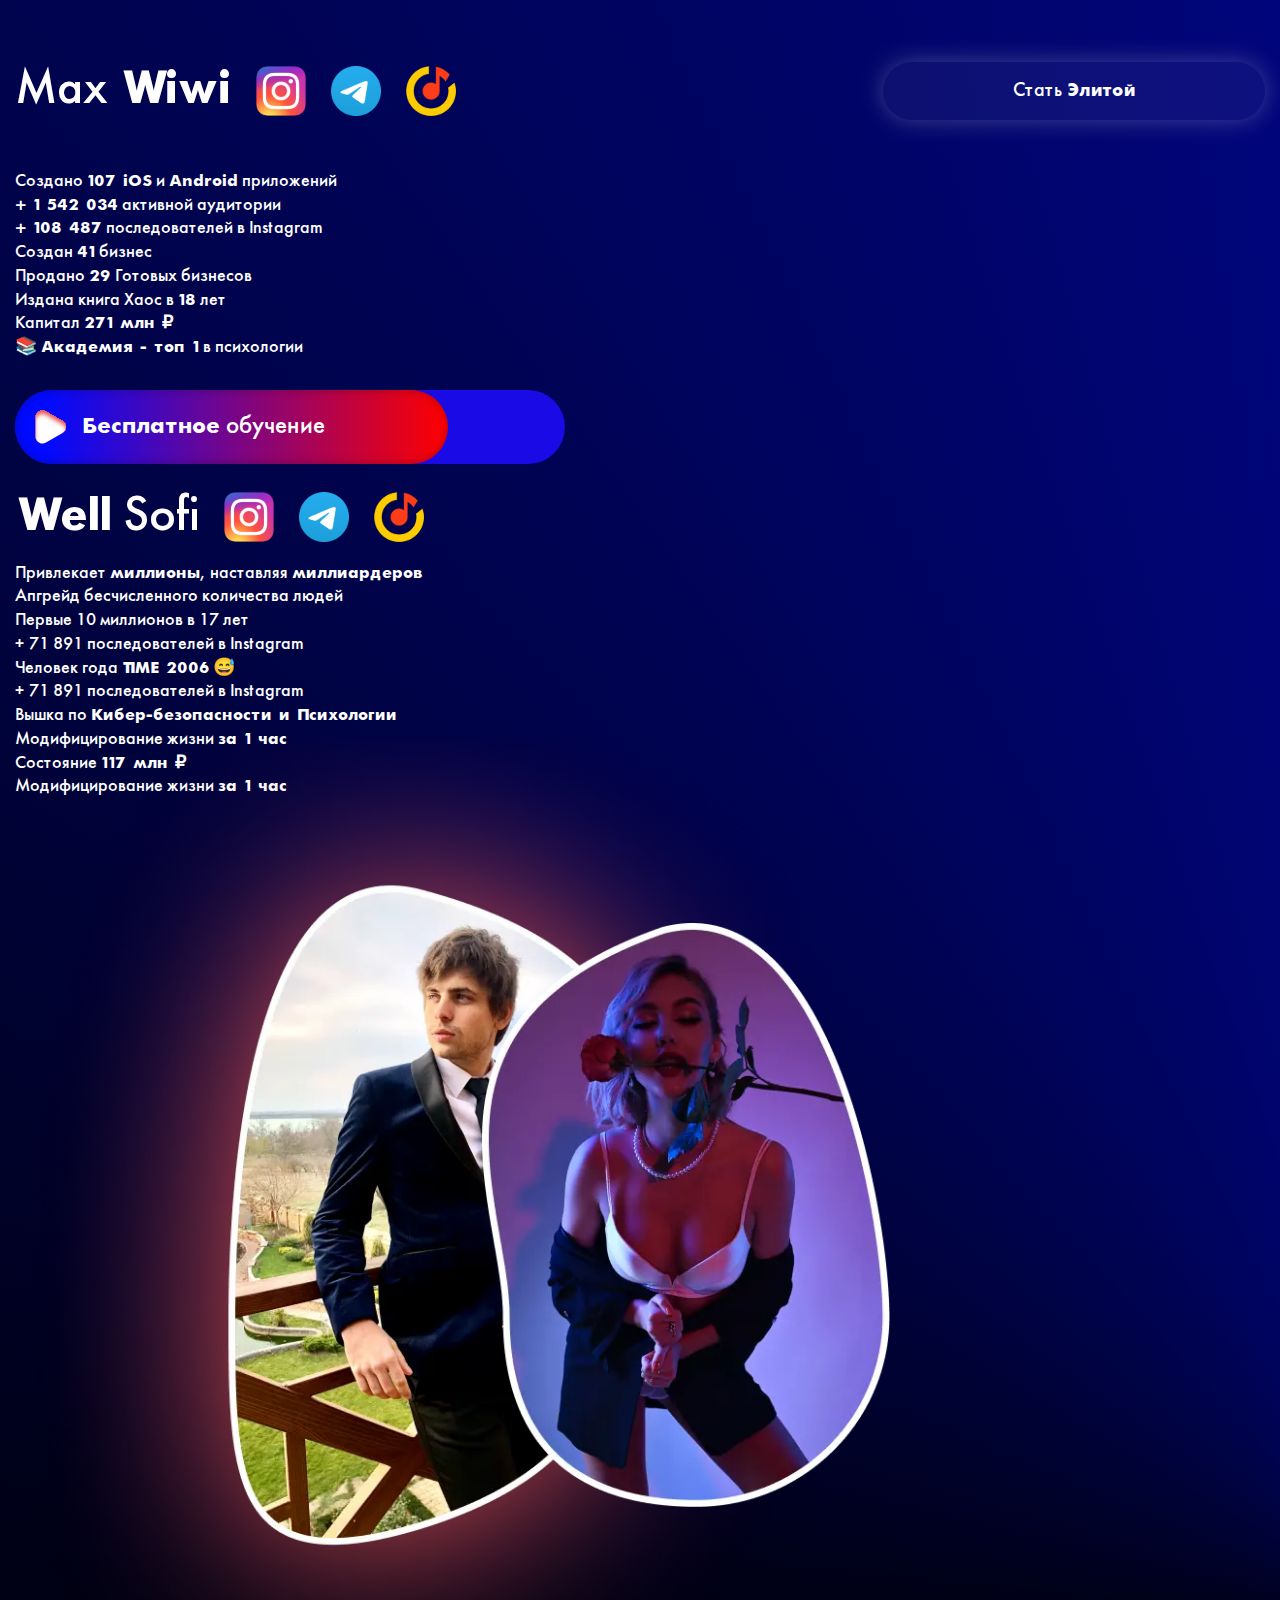
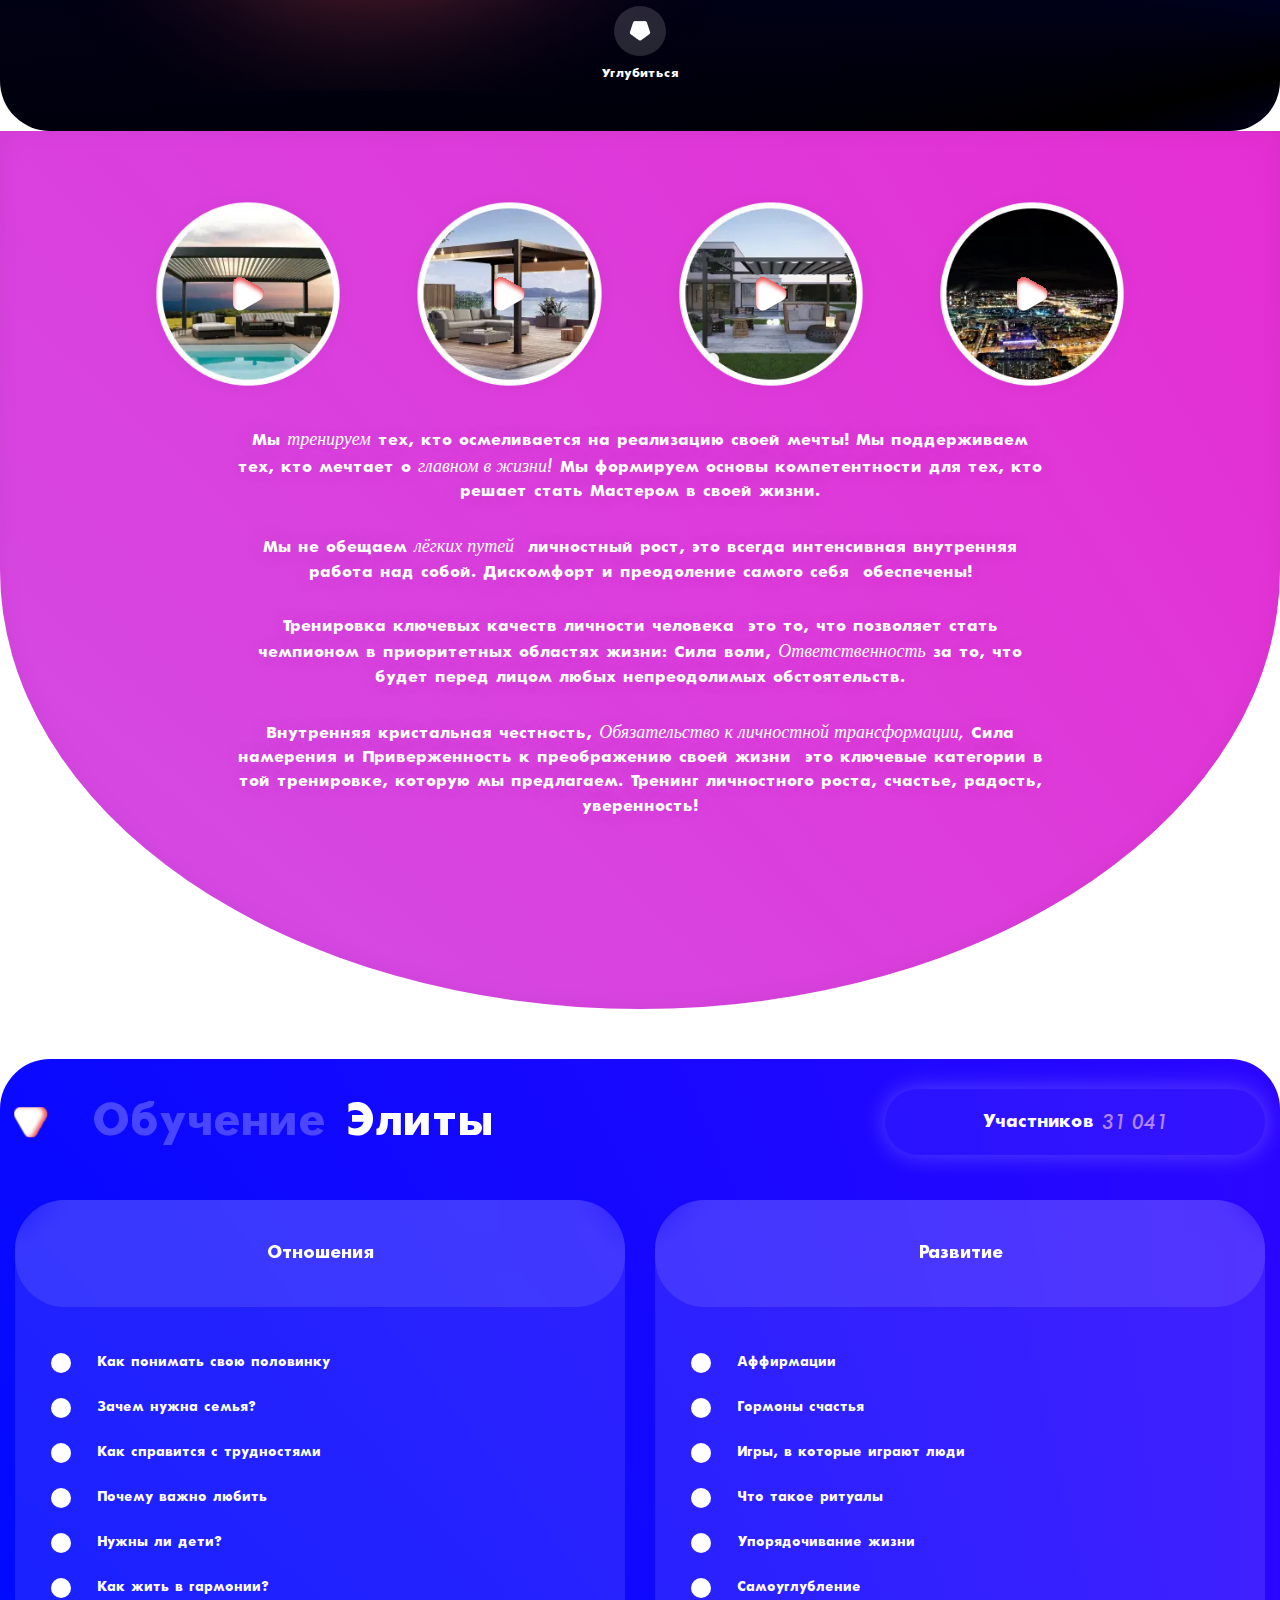
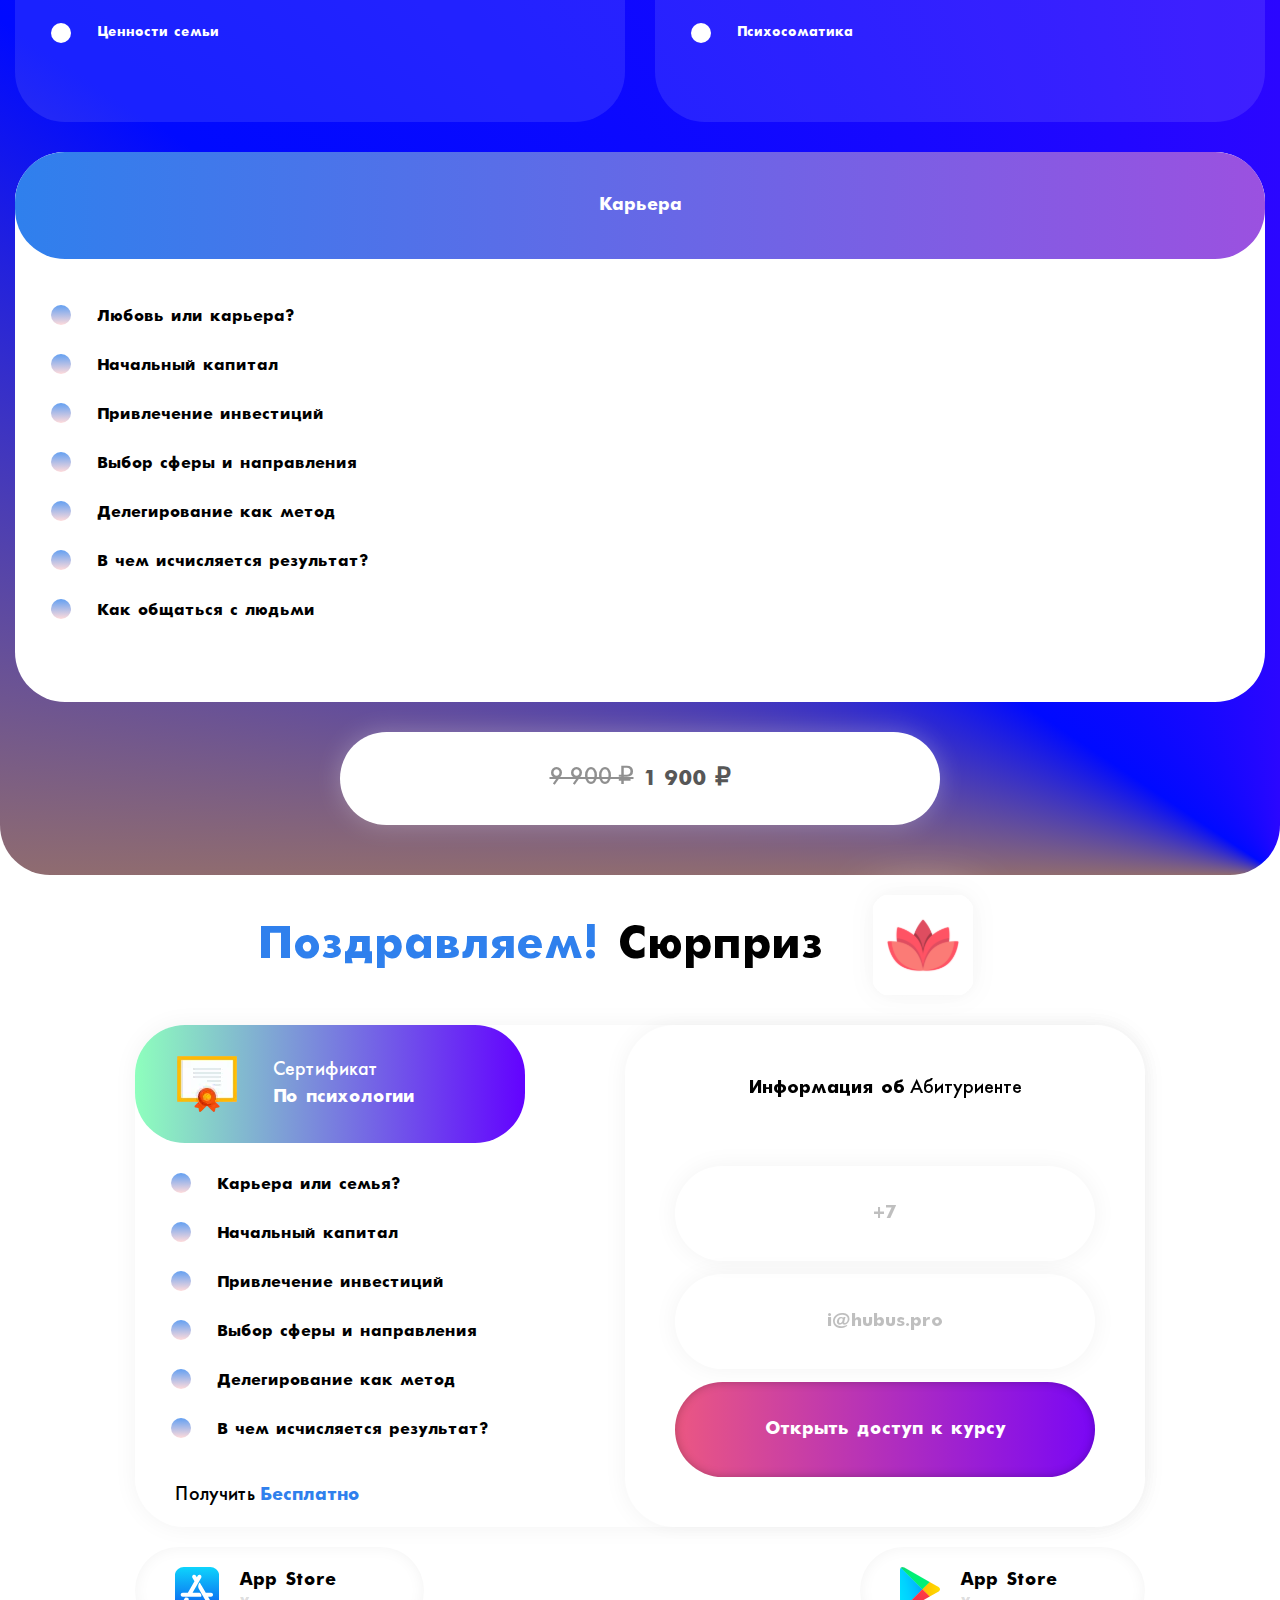
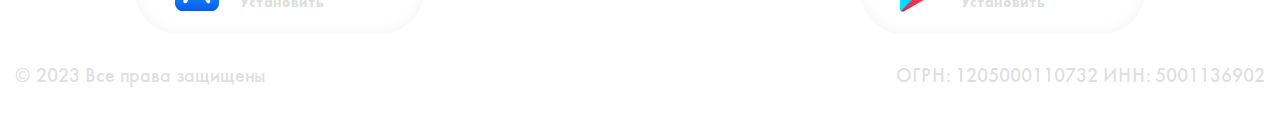
==== commit 0aac943e: "Add files via upload" ====
--- a/index.html
+++ b/index.html
@@ -6,8 +6,8 @@
 	<meta charset="UTF-8">
 	<meta name="format-detection" content="telephone=no">
 	<!-- <style>body{opacity: 0;}</style> -->
-	<link rel="stylesheet" href="css/style.min.css?_v=20230124160459">
-	<!-- <link rel="shortcut icon" href="favicon.ico"> -->
+	<link rel="stylesheet" href="css/style.min.css?_v=20230126170809">
+	<link rel="shortcut icon" href="favicon.svg">
 	<!-- <meta name="robots" content="noindex, nofollow"> -->
 	<meta name="viewport" content="width=device-width, initial-scale=1.0">
 </head>
@@ -22,19 +22,19 @@
 							<div class="left-header__logo">Max <span class="_bold">Wiwi</span></div>
 							<div class="left-header__social">
 								<a href="#" class="left-header__icon">
-									<picture><source srcset="img/icons/inst.webp" type="image/webp"><img src="img/icons/inst.png" alt="icon"></picture>
+									<img src="img/icons/inst.svg" alt="icon">
 								</a>
 								<a href="#" class="left-header__icon">
-									<picture><source srcset="img/icons/tg.webp" type="image/webp"><img src="img/icons/tg.png" alt="icon"></picture>
+									<img src="img/icons/tg.svg" alt="icon">
 								</a>
 								<a href="#" class="left-header__icon">
-									<picture><source srcset="img/icons/ym.webp" type="image/webp"><img src="img/icons/ym.png" alt="icon"></picture>
+									<img src="img/icons/ym.svg" alt="icon">
 								</a>
 							</div>
 						</div>
 					</div>
 					<div class="header__right right-header">
-						<a data-da=".left-header__row, 767.98, 1" href="#" class="right-header__btn btn">Стать <span class="_bold">Элитой</span></a>
+						<a data-da=".left-header__row, 767.98, 1" href="acquaintance.html" class="right-header__btn btn">Стать <span class="_bold">Элитой</span></a>
 					</div>
 				</div>
 			</div>
@@ -45,20 +45,22 @@
 					<div class="main-section__row">
 						<div class="main-section__left left-main">
 							<div class="left-main__text">
-								Создано <span class="_bold">107 iOS</span> и <span class="_bold">Android</span>
-								приложений
-								<span class="_bold">+ 1 542 034</span> активной аудитории
-								<span class="_bold">+ 108 487</span> последователей в Instagram
-								Создан <span class="_bold">41</span> бизнес
-								Продано <span class="_bold">29</span> Готовых бизнесов
-								Издана книга Хаос в <span class="_bold">18</span> лет
-								Капитал <span class="_bold">271 млн ₽</span>
-								📚 <span class="_bold">Академия - топ 1</span> в психологии
+								<p>
+									Создано <span class="_bold">107 iOS</span> и <span class="_bold">Android</span>
+									приложений
+								</p>
+								<p><span class="_bold">+ 1 542 034</span> активной аудитории</p>
+								<p><span class="_bold">+ 108 487</span> последователей в Instagram</p>
+								<p>Создан <span class="_bold">41</span> бизнес</p>
+								<p>Продано <span class="_bold">29</span> Готовых бизнесов</p>
+								<p>Издана книга Хаос в <span class="_bold">18</span> лет</p>
+								<p>Капитал <span class="_bold">271 млн ₽</span></p>
+								<p>📚 <span class="_bold">Академия - топ 1</span> в психологии</p>
 							</div>
 							<a href="#" class="left-main__btn btn-main">
 								<div class="btn-main__row">
 									<div class="btn-main__icon">
-										<picture><source srcset="img/icons/trinagle.webp" type="image/webp"><img src="img/icons/trinagle.png" alt="icon"></picture>
+										<img src="img/icons/trinagle.svg" alt="icon">
 									</div>
 									<div class="btn-main__text"><span class="_bold">Бесплатное</span> обучение
 									</div>
@@ -68,25 +70,35 @@
 								<div class="left-main__logo"><span class="_bold">Well</span> Sofi</div>
 								<div class="left-main__social">
 									<a href="#" class="left-main__icon">
-										<picture><source srcset="img/icons/inst.webp" type="image/webp"><img src="img/icons/inst.png" alt="icon"></picture>
+										<img src="img/icons/inst.svg" alt="icon">
 									</a>
 									<a href="#" class="left-main__icon">
-										<picture><source srcset="img/icons/tg.webp" type="image/webp"><img src="img/icons/tg.png" alt="icon"></picture>
+										<img src="img/icons/tg.svg" alt="icon">
 									</a>
 									<a href="#" class="left-main__icon">
-										<picture><source srcset="img/icons/ym.webp" type="image/webp"><img src="img/icons/ym.png" alt="icon"></picture>
+										<img src="img/icons/ym.svg" alt="icon">
 									</a>
 								</div>
 							</div>
 							<div class="left-main__text">
-								Привлекает <span class="_bold">миллионы</span>, наставляя <span class="_bold">миллиардеров</span>
-								Апгрейд
-								Привлекает миллионы, наставляя бесчисленного количества людей
-								Первые 10 миллионов в 17 лет
-								+ 71 891 последователей в Instagram Человек года <span class="_bold">TIME
+								<p>
+									Привлекает <span class="_bold">миллионы</span>, наставляя <span class="_bold">миллиардеров</span>
+								</p>
+								<p>
+									Апгрейд
+									бесчисленного количества людей
+								</p>
+								<p>Первые 10 миллионов в 17 лет</p>
+								<p>
+								<p>+ 71 891 последователей в Instagram</p> Человек года <span class="_bold">TIME
 									2006</span> 😅
-								Вышка по <span class="_bold">Кибер-безопасности и Психологии</span>
-								Модифицирование жизни <span class="_bold">за 1 час </span>Состояние <span class="_bold">117 млн ₽</span>
+								<p>+ 71 891 последователей в Instagram</p>
+								</p>
+								<p>Вышка по <span class="_bold">Кибер-безопасности и Психологии</span></p>
+								<p>Модифицирование жизни <span class="_bold">за 1 час </span></p>
+								<p>Состояние <span class="_bold">117 млн ₽</span>
+								<p>Модифицирование жизни <span class="_bold">за 1 час </span></p>
+								</p>
 							</div>
 						</div>
 						<div class="main-section__right right-main">
@@ -113,7 +125,7 @@
 									<picture><source srcset="img/familiarization/image-01.webp" type="image/webp"><img src="img/familiarization/image-01.png" alt="preview"></picture>
 								</div>
 								<div class="videos-familiarization__icon">
-									<picture><source srcset="img/icons/trinagle.webp" type="image/webp"><img src="img/icons/trinagle.png" alt="icon"></picture>
+									<img src="img/icons/trinagle.svg" alt="icon">
 								</div>
 							</a>
 							<a target="_blank" href="https://www.youtube.com/watch?v=HwruPm-tdp8&ab_channel=%D0%9C%D0%A2%D0%A6%D0%9C%D0%BE%D1%81%D0%BA%D0%BE%D0%B2%D1%81%D0%BA%D0%B8%D0%B9%D1%82%D1%80%D0%B5%D0%BD%D0%B8%D0%BD%D0%B3%D0%BE%D0%B2%D1%8B%D0%B9%D1%86%D0%B5%D0%BD%D1%82%D1%80" class="videos-familiarization__item">
@@ -121,7 +133,7 @@
 									<picture><source srcset="img/familiarization/image-02.webp" type="image/webp"><img src="img/familiarization/image-02.png" alt="preview"></picture>
 								</div>
 								<div class="videos-familiarization__icon">
-									<picture><source srcset="img/icons/trinagle.webp" type="image/webp"><img src="img/icons/trinagle.png" alt="icon"></picture>
+									<img src="img/icons/trinagle.svg" alt="icon">
 								</div>
 							</a>
 							<a target="_blank" href="https://www.youtube.com/watch?v=HwruPm-tdp8&ab_channel=%D0%9C%D0%A2%D0%A6%D0%9C%D0%BE%D1%81%D0%BA%D0%BE%D0%B2%D1%81%D0%BA%D0%B8%D0%B9%D1%82%D1%80%D0%B5%D0%BD%D0%B8%D0%BD%D0%B3%D0%BE%D0%B2%D1%8B%D0%B9%D1%86%D0%B5%D0%BD%D1%82%D1%80" class="videos-familiarization__item">
@@ -129,7 +141,7 @@
 									<picture><source srcset="img/familiarization/image-03.webp" type="image/webp"><img src="img/familiarization/image-03.png" alt="preview"></picture>
 								</div>
 								<div class="videos-familiarization__icon">
-									<picture><source srcset="img/icons/trinagle.webp" type="image/webp"><img src="img/icons/trinagle.png" alt="icon"></picture>
+									<img src="img/icons/trinagle.svg" alt="icon">
 								</div>
 							</a>
 							<a target="_blank" href="https://www.youtube.com/watch?v=HwruPm-tdp8&ab_channel=%D0%9C%D0%A2%D0%A6%D0%9C%D0%BE%D1%81%D0%BA%D0%BE%D0%B2%D1%81%D0%BA%D0%B8%D0%B9%D1%82%D1%80%D0%B5%D0%BD%D0%B8%D0%BD%D0%B3%D0%BE%D0%B2%D1%8B%D0%B9%D1%86%D0%B5%D0%BD%D1%82%D1%80" class="videos-familiarization__item">
@@ -137,7 +149,7 @@
 									<picture><source srcset="img/familiarization/image-04.webp" type="image/webp"><img src="img/familiarization/image-04.png" alt="preview"></picture>
 								</div>
 								<div class="videos-familiarization__icon">
-									<picture><source srcset="img/icons/trinagle.webp" type="image/webp"><img src="img/icons/trinagle.png" alt="icon"></picture>
+									<img src="img/icons/trinagle.svg" alt="icon">
 								</div>
 							</a>
 						</div>
@@ -193,7 +205,7 @@
 						<div class="top-courses__row">
 							<div class="top-courses__title">
 								<div class="top-courses__icon">
-									<picture><source srcset="img/icons/trinagle.webp" type="image/webp"><img src="img/icons/trinagle.png" alt="icon"></picture>
+									<img src="img/icons/trinagle.svg" alt="icon">
 								</div>
 								<div class="top-courses__title-text">
 									<span>Обучение</span> <span>Элиты</span>
@@ -485,15 +497,15 @@
 				<div class="surprise__container">
 					<div class="surprise__body">
 						<div class="surprise__title">
-							<div class="surprise__icon">
+							<!-- <div class="surprise__icon">
 								<picture><source srcset="img/icons/trinagle-black.webp" type="image/webp"><img src="img/icons/trinagle-black.png" alt="icon"></picture>
-							</div>
+							</div> -->
 							<div class="surprise__title-text">
 								<span>Поздравляем!</span>
 								<span>Сюрприз</span>
 							</div>
 							<div class="surprise__icon">
-								<picture><source srcset="img/icons/flower.webp" type="image/webp"><img src="img/icons/flower.png" alt="icon"></picture>
+								<img src="img/icons/flower.svg" alt="icon">
 							</div>
 						</div>
 						<div class="surprise__row">
@@ -533,10 +545,10 @@
 									Получить <span>Бесплатно</span>
 								</div>
 							</div>
-							<form action="acquaintance.html" class="surprise__form form">
+							<form class="surprise__form form">
 								<div class="form__title"><span>Информация об</span> Абитуриенте</div>
 								<div class="form__input">
-									<input autocomplete="off" type="text" name="form[]" data-error="Ошибка" placeholder="+7(999)999-99-99" class="input input_tel">
+									<input autocomplete="off" type="tel" name="form[]" data-error="Ошибка" placeholder="+7" class="input input_tel">
 								</div>
 								<div class="form__input">
 									<input autocomplete="off" type="email" name="form[]" data-error="Ошибка" placeholder="i@hubus.pro" class="input">
@@ -546,7 +558,7 @@
 						</div>
 						<div class="surprise__bottom bottom-surprise">
 							<div class="bottom-surprise__row">
-								<a href="#" class="bottom-surprise__item surprise-app">
+								<a href="https://aca.taplink.ws" class="bottom-surprise__item surprise-app">
 									<div class="surprise-app__row">
 										<div class="surprise-app__icon">
 											<img src="img/icons/ios.svg" alt="icon">
@@ -561,7 +573,7 @@
 										</div>
 									</div>
 								</a>
-								<a href="#" class="bottom-surprise__item surprise-app">
+								<a href="https://aca.taplink.ws" class="bottom-surprise__item surprise-app">
 									<div class="surprise-app__row">
 										<div class="surprise-app__icon">
 											<img src="img/icons/gplay.svg" alt="icon">
@@ -604,7 +616,7 @@
 </div>
  -->
 
-	<script src="js/app.min.js?_v=20230124160459"></script>
+	<script src="js/app.min.js?_v=20230126170809"></script>
 </body>
 
 </html>--- a/css/style.min.css
+++ b/css/style.min.css
@@ -1 +1 @@
-@charset "UTF-8";@font-face{font-family:Futura;font-display:swap;src:url("../fonts/futura bold.woff2") format("woff2"),url("../fonts/futura bold.woff") format("woff");font-weight:700;font-style:normal}@font-face{font-family:Futura;font-display:swap;src:url("../fonts/Futura Medium Italic.woff2") format("woff2"),url("../fonts/Futura Medium Italic.woff") format("woff");font-weight:500;font-style:italic}@font-face{font-family:Futura;font-display:swap;src:url("../fonts/Futura Medium.woff2") format("woff2"),url("../fonts/Futura Medium.woff") format("woff");font-weight:500;font-style:normal}*{padding:0;margin:0;border:0}*,:after,:before{-webkit-box-sizing:border-box;box-sizing:border-box}body,html{height:100%;min-width:320px}body{color:#fff;line-height:1;font-family:Futura;font-size:.875rem;-ms-text-size-adjust:100%;-moz-text-size-adjust:100%;-webkit-text-size-adjust:100%;-webkit-font-smoothing:antialiased;-moz-osx-font-smoothing:grayscale}button,input,textarea{font-family:Futura;font-size:inherit}button{cursor:pointer;color:inherit;background-color:inherit}a{color:inherit}a:link,a:visited{text-decoration:none}a:hover{text-decoration:none}ul li{list-style:none}img{vertical-align:top}h1,h2,h3,h4,h5,h6{font-weight:inherit;font-size:inherit}.lock body{overflow:hidden;-ms-touch-action:none;touch-action:none}.wrapper{min-height:100%;display:-webkit-box;display:-ms-flexbox;display:flex;-webkit-box-orient:vertical;-webkit-box-direction:normal;-ms-flex-direction:column;flex-direction:column;overflow:hidden}.wrapper>main{-webkit-box-flex:1;-ms-flex:1 1 auto;flex:1 1 auto}.wrapper>*{min-width:0}[class*=__container]{max-width:81.875rem;-webkit-box-sizing:content-box;box-sizing:content-box;margin:0 auto;padding:0 .9375rem}[class*=-ibg]{position:relative}[class*=-ibg] img,[class*=-ibg] video{position:absolute;width:100%;height:100%;top:0;left:0;-o-object-fit:cover;object-fit:cover}[class*=-ibg_contain] img{-o-object-fit:contain;object-fit:contain}.btn{font-size:1.25rem;line-height:1.35;text-align:center;background:rgba(255,255,255,.05);-webkit-box-shadow:0 0 25px rgba(255,255,255,.25);box-shadow:0 0 25px rgba(255,255,255,.25);border-radius:56px;-webkit-transition:.4s;-o-transition:.4s;transition:.4s}._bold{font-weight:700}._italic{font-weight:500;font-style:italic}@-webkit-keyframes gradient{0%{background-position:0 50%}50%{background-position:100% 50%}100%{background-position:0 50%}}@keyframes gradient{0%{background-position:0 50%}50%{background-position:100% 50%}100%{background-position:0 50%}}.nav-video{opacity:0;visibility:hidden;position:absolute;-webkit-transition:.4s;-o-transition:.4s;transition:.4s;bottom:0;width:100%;left:0}.nav-video__row{padding:1.875rem 2.1875rem;display:-webkit-box;display:-ms-flexbox;display:flex;-webkit-box-align:center;-ms-flex-align:center;align-items:center;-webkit-box-pack:justify;-ms-flex-pack:justify;justify-content:space-between;gap:2.1875rem}.nav-video__range{-webkit-box-flex:1;-ms-flex:1 1 auto;flex:1 1 auto}.nav-video__range input{width:100%}.nav-video__screen{display:-webkit-box;display:-ms-flexbox;display:flex;gap:1.875rem;-webkit-box-align:center;-ms-flex-align:center;align-items:center}.nav-video__screen span{font-size:1.25rem;line-height:1.35;font-weight:700;opacity:.25}.nav-video__icon{opacity:1;width:35px;height:35px}.acquaintance__video._active .nav-video{opacity:1;visibility:visible}.header{position:absolute;top:0;left:0;width:100%;z-index:2}@supports (padding-top:clamp(2.5rem ,1.7156862745rem + 3.9215686275vw ,5rem)){.header{padding-top:clamp(2.5rem ,1.7156862745rem + 3.9215686275vw ,5rem)}}@supports not (padding-top:clamp(2.5rem ,1.7156862745rem + 3.9215686275vw ,5rem)){.header{padding-top:calc(2.5rem + 2.5 * (100vw - 20rem)/ 63.75)}}.header__row{display:-webkit-box;display:-ms-flexbox;display:flex;gap:1.25rem;-webkit-box-pack:justify;-ms-flex-pack:justify;justify-content:space-between;-webkit-box-align:center;-ms-flex-align:center;align-items:center}.left-header__row{display:-webkit-box;display:-ms-flexbox;display:flex;gap:1.5625rem;-webkit-box-align:center;-ms-flex-align:center;align-items:center}.left-header__logo{font-weight:500;line-height:1.32}@supports (font-size:clamp(2.8125rem ,2.7144607843rem + 0.4901960784vw ,3.125rem)){.left-header__logo{font-size:clamp(2.8125rem ,2.7144607843rem + .4901960784vw ,3.125rem)}}@supports not (font-size:clamp(2.8125rem ,2.7144607843rem + 0.4901960784vw ,3.125rem)){.left-header__logo{font-size:calc(2.8125rem + .3125 * (100vw - 20rem)/ 63.75)}}.left-header__social{display:-webkit-box;display:-ms-flexbox;display:flex;gap:1.5625rem}.left-header__icon img{-webkit-transition:.4s;-o-transition:.4s;transition:.4s;max-width:50px}.right-header__btn{display:block;padding:.96875rem 1.875rem;min-width:23.875rem}.header_acquaintance{position:relative;padding:4.3125rem 0 2.125rem 0}.header__left{display:-webkit-box;display:-ms-flexbox;display:flex;-webkit-box-align:center;-ms-flex-align:center;align-items:center;gap:2.875rem}.header__icon img{max-width:100%}.header__text{color:rgba(0,0,0,.15);font-size:3.125rem;line-height:1.32;font-weight:700}.header__text span{color:#000}.header__btn{background:-webkit-gradient(linear,left top,right top,from(#2f80ed),to(#eb5757));background:-o-linear-gradient(left,#2f80ed 0,#eb5757 100%);background:linear-gradient(90deg,#2f80ed 0,#eb5757 100%);-webkit-box-shadow:0 0 25px rgba(255,255,255,.25);box-shadow:0 0 25px rgba(255,255,255,.25);border-radius:56px;padding:1rem 1.5625rem;display:block;min-width:382px;background-size:150% 150%}.footer{padding-bottom:1.5625rem}.footer__row{display:-webkit-box;display:-ms-flexbox;display:flex;-webkit-box-pack:justify;-ms-flex-pack:justify;justify-content:space-between;gap:1.875rem;font-size:1.25rem;line-height:1.35;font-weight:500;color:rgba(0,0,0,.15)}.main-section{-webkit-animation:gradient 10s ease infinite;animation:gradient 10s ease infinite;padding-bottom:5rem;position:relative;background:conic-gradient(from 101.86deg at 44.81% 37.73%,#000aff 0deg,#000 153.75deg,#000aff 360deg);background-size:250% 250%;border-radius:0 0 50px 50px}.main-section__row{display:-webkit-box;display:-ms-flexbox;display:flex;-webkit-box-pack:justify;-ms-flex-pack:justify;justify-content:space-between;gap:2.5rem}.main-section__icon{padding:15px;position:relative;-webkit-transition:.4s;-o-transition:.4s;transition:.4s;margin-bottom:.625rem}.main-section__icon::after{content:"";position:absolute;width:100%;height:100%;background:rgba(255,255,255,.15);-webkit-backdrop-filter:blur(12.5px);backdrop-filter:blur(12.5px);border-radius:50%;left:50%;top:50%;-webkit-transform:translate(-50%,-50%);-ms-transform:translate(-50%,-50%);transform:translate(-50%,-50%)}.main-section__scroll{display:-webkit-box;display:-ms-flexbox;display:flex;-webkit-box-orient:vertical;-webkit-box-direction:normal;-ms-flex-direction:column;flex-direction:column;text-align:center;-webkit-box-align:center;-ms-flex-align:center;align-items:center;position:absolute;bottom:3.125rem;left:50%;-webkit-transform:translate(-50%,0);-ms-transform:translate(-50%,0);transform:translate(-50%,0);-webkit-transition:.4s;-o-transition:.4s;transition:.4s;font-weight:700}.main-section__scroll img{position:relative;z-index:2;max-width:22px}.main-section__scroll span{display:block}.left-main{padding-top:12.5rem}.left-main__text{font-weight:500;font-size:1.375rem}.left-main__text:not(:last-child){max-width:27.1875rem;padding-bottom:2.5rem}.left-main__row{padding-bottom:2.5rem;display:-webkit-box;display:-ms-flexbox;display:flex;-webkit-box-align:center;-ms-flex-align:center;align-items:center;gap:1.5625rem}.left-main__logo{font-size:3.125rem;line-height:1.32}.left-main__social{display:-webkit-box;display:-ms-flexbox;display:flex;gap:1.5625rem}.left-main__icon img{-webkit-transition:.4s;-o-transition:.4s;transition:.4s}.btn-main{font-size:1.5625rem;line-height:1.32;max-width:27.0625rem;position:relative;margin-bottom:2.1875rem;display:block}.btn-main__row{-webkit-transition:1s;-o-transition:1s;transition:1s;padding:1.25rem;display:-webkit-box;display:-ms-flexbox;display:flex;-webkit-box-shadow:inset 0 0 10px rgba(0,0,0,.25);box-shadow:inset 0 0 10px rgba(0,0,0,.25);border-radius:50px;position:relative;z-index:2;background:-webkit-gradient(linear,left top,right top,color-stop(6.77%,#000aff),to(red));background:-o-linear-gradient(left,#000aff 6.77%,red 100%);background:linear-gradient(90deg,#000aff 6.77%,red 100%);-webkit-box-align:center;-ms-flex-align:center;align-items:center;gap:1rem}.right-main{padding-top:1.875rem;position:relative;-webkit-box-flex:0;-ms-flex:0 0 56.4885496183%;flex:0 0 56.4885496183%}.right-main__image img{display:block;max-width:100%}.right-main__image:last-child{position:absolute;top:30%}@supports (right:clamp(-8.75rem ,28.1944444444rem + -38.8888888889vw ,-4.375rem)){.right-main__image:last-child{right:clamp(-8.75rem ,28.1944444444rem + -38.8888888889vw ,-4.375rem)}}@supports not (right:clamp(-8.75rem ,28.1944444444rem + -38.8888888889vw ,-4.375rem)){.right-main__image:last-child{right:calc(-4.375rem + -4.375 * (100vw - 83.75rem)/ 11.25)}}.right-main__image:not(:last-child){top:0}.familiarization{-webkit-animation:gradient 10s ease infinite;animation:gradient 10s ease infinite;position:relative;padding:6.25rem 0;border-bottom-right-radius:50%;border-bottom-left-radius:50%;background:conic-gradient(from 180deg at 50% 73.98%,#0029ff 0deg,#00dfff 71.17deg,#cd57eb 112.5deg,#ff00b8 200.57deg,#7593ff 288.75deg,#0029ff 360deg);background-size:400% 400%;-webkit-box-shadow:inset 0 0 25px rgba(0,0,0,.05);box-shadow:inset 0 0 25px rgba(0,0,0,.05)}.familiarization__container{position:relative;z-index:2}.familiarization__text{font-weight:700;max-width:54.375rem;max-width:64.9253731343%;margin:auto;font-weight:700;font-size:1.25rem;line-height:1.35;text-align:center;text-shadow:0 0 25px rgba(0,0,0,.15)}.familiarization__text p:not(:last-child){padding-bottom:2.5rem}.familiarization__left-text{position:absolute;left:-45%;bottom:97%;font-weight:500;width:100%;font-size:3.125rem;line-height:1.32;color:#7fbff9;-webkit-transform:rotate(-90deg);-ms-transform:rotate(-90deg);transform:rotate(-90deg)}.familiarization__left-text span{color:#000}.familiarization__right-text{position:absolute;right:-45%;bottom:50%;font-weight:500;font-size:3.125rem;width:100%;text-align:center;line-height:1.32;color:#7fbff9;-webkit-transform:rotate(90deg);-ms-transform:rotate(90deg);transform:rotate(90deg)}.familiarization__right-text span{color:#000;font-weight:500}.videos-familiarization{padding-bottom:3.125rem}.videos-familiarization__row{display:-webkit-box;display:-ms-flexbox;display:flex;gap:4.375rem;max-width:63.125rem;margin:auto}.videos-familiarization__item{-webkit-box-flex:0;-ms-flex:0 1 25%;flex:0 1 25%;position:relative;cursor:pointer}.videos-familiarization__preview-ibg{padding-bottom:100%;overflow:hidden;min-width:150px;border-radius:50%}.videos-familiarization__preview-ibg img{-webkit-transition:.4s;-o-transition:.4s;transition:.4s}.videos-familiarization__icon{position:absolute;top:50%;left:50%;-webkit-transform:translate(-50%,-50%);-ms-transform:translate(-50%,-50%);transform:translate(-50%,-50%)}.courses{padding:4.375rem 0 6.625rem 0;background:conic-gradient(from 90deg at 50% 50%,#7000ff 0deg,red 58.12deg,#ffb800 153.75deg,#000aff 213.75deg,#7000ff 360deg);background-size:200% 200%;-webkit-animation:gradient 10s ease infinite;animation:gradient 10s ease infinite;border-radius:50px}.courses__row{display:-ms-grid;display:grid;-ms-grid-columns:(1fr)[3];grid-template-columns:repeat(3,1fr);gap:1.875rem;padding-bottom:3.75rem}.top-courses{padding-bottom:5.3125rem}.top-courses__row{display:-webkit-box;display:-ms-flexbox;display:flex;-webkit-box-pack:justify;-ms-flex-pack:justify;justify-content:space-between;gap:1.25rem}.top-courses__title{display:-webkit-box;display:-ms-flexbox;display:flex;-webkit-box-align:center;-ms-flex-align:center;align-items:center}.top-courses__icon{-webkit-transform:rotate(90deg);-ms-transform:rotate(90deg);transform:rotate(90deg)}.top-courses__icon img{max-width:100%}.top-courses__title-text{padding-left:2.8125rem;font-size:3.125rem;line-height:1.32;font-weight:700}.top-courses__title-text span:not(:last-child){color:rgba(255,255,255,.25)}.top-courses__participants{padding:1rem 1.25rem;min-width:380px;background:rgba(255,255,255,.05);-webkit-box-shadow:0 0 25px rgba(255,255,255,.25);box-shadow:0 0 25px rgba(255,255,255,.25);border-radius:56px;text-align:center;display:-webkit-box;display:-ms-flexbox;display:flex;-webkit-box-pack:center;-ms-flex-pack:center;justify-content:center;-webkit-box-align:center;-ms-flex-align:center;align-items:center;gap:.5rem;font-size:1.25rem;line-height:1.35;font-weight:700}.top-courses__participants span{font-weight:500;font-style:italic;color:#b186ff}.course{position:relative;background:rgba(255,255,255,.1);border-radius:50px}.course_white{background-color:#fff}.course_white .course__title{background:-webkit-gradient(linear,left top,right top,from(#2f80ed),to(#9b51e0));background:-o-linear-gradient(left,#2f80ed 0,#9b51e0 100%);background:linear-gradient(90deg,#2f80ed 0,#9b51e0 100%);-webkit-backdrop-filter:blur(12.5px);backdrop-filter:blur(12.5px)}.course_white .course__list span{color:#000}.course_white .course__list span::before{background:-webkit-gradient(linear,left top,left bottom,from(rgba(47,128,237,.75)),to(rgba(255,0,0,.1425)));background:-o-linear-gradient(top,rgba(47,128,237,.75) 0,rgba(255,0,0,.1425) 100%);background:linear-gradient(180deg,rgba(47,128,237,.75) 0,rgba(255,0,0,.1425) 100%);-webkit-transition:.4s;-o-transition:.4s;transition:.4s}.course__title{background:rgba(255,255,255,.1);-webkit-backdrop-filter:blur(12.5px);backdrop-filter:blur(12.5px);display:-webkit-box;display:-ms-flexbox;display:flex;-webkit-box-align:center;-ms-flex-align:center;align-items:center;-webkit-box-pack:center;-ms-flex-pack:center;justify-content:center;border-radius:50px;padding:2.5rem 0;font-size:1.25rem;line-height:1.35;font-weight:700;margin-bottom:2.875rem;text-align:center}.course__list{padding:0 2.25rem 3.375rem 2.25rem}.course__list span{display:block;padding-left:2.8125rem;font-size:.9375rem;line-height:1.3333333333;font-weight:700;position:relative;padding-left:2.875rem;-webkit-transition:.4s;-o-transition:.4s;transition:.4s}.course__list span:not(:last-child){margin-bottom:1.5625rem}.course__list span::before{-webkit-transition:.4s;-o-transition:.4s;transition:.4s;top:0;left:0;position:absolute;content:"";width:20px;height:20px;border-radius:50%;background-color:#fff}.course__list-item{cursor:pointer}.course__tip-text{pointer-events:none;-webkit-transition:.4s;-o-transition:.4s;transition:.4s;position:absolute;opacity:0;visibility:hidden;top:0;right:-7.5rem;max-width:20.75rem;padding:1.875rem 1.25rem;background-color:rgba(117,114,228,.8);-webkit-backdrop-filter:blur(10px);backdrop-filter:blur(10px);z-index:2;font-size:.9375rem;line-height:1.3333333333;font-weight:700;border-radius:25px}.course__btn-wrapper{text-align:center}.course__btn{display:-webkit-inline-box;display:-ms-inline-flexbox;display:inline-flex;-webkit-box-pack:center;-ms-flex-pack:center;justify-content:center;gap:.625rem;padding:1.875rem;min-width:37.5rem;background-color:#fff;color:#575757;font-size:1.5625rem;line-height:1.32;font-weight:700;-webkit-transition:.4s;-o-transition:.4s;transition:.4s}.course__btn span:not(:last-child){text-decoration-line:line-through;opacity:.66;font-weight:500}.surprise{padding:5rem 0 3.125rem 0}.surprise__container{position:relative}.surprise__body{max-width:63.125rem;margin:auto}.surprise__title{text-align:center;display:-webkit-box;display:-ms-flexbox;display:flex;-webkit-box-pack:center;-ms-flex-pack:center;justify-content:center;font-size:3.125rem;line-height:1.32;font-weight:700;-webkit-box-align:center;-ms-flex-align:center;align-items:center;padding-bottom:4.6875rem}.surprise__title span{color:#000}.surprise__title span:not(:last-child){color:#2f80ed}.surprise__icon:first-child{position:absolute;left:0;top:2rem}.surprise__icon:last-child{padding-left:3.125rem;-webkit-transform:scale(2);-ms-transform:scale(2);transform:scale(2)}.surprise__icon img{max-width:100px}.surprise__row{margin-bottom:2.5rem;padding-bottom:3.125rem;display:-webkit-box;display:-ms-flexbox;display:flex;gap:4.375rem;background:#fff;-webkit-box-shadow:0 0 25px rgba(0,0,0,.05);box-shadow:0 0 25px rgba(0,0,0,.05);-webkit-backdrop-filter:blur(12.5px);backdrop-filter:blur(12.5px);border-radius:50px}.surprise__course .course{-webkit-box-flex:1;-ms-flex:1 1 auto;flex:1 1 auto}.surprise__course .course__list{padding-bottom:2.5rem}.surprise__course .course__list-item:not(:last-child){padding-bottom:1.5625rem}.surprise__course .course__bottom{padding-left:2.5rem;font-size:1.25rem;line-height:1.35;color:#000;font-weight:500}.surprise__course .course__bottom span{color:#2f80ed;font-weight:700}.top-course__row{background:-webkit-gradient(linear,left top,right top,from(#8effbd),to(#6302ff));background:-o-linear-gradient(left,#8effbd 0,#6302ff 100%);background:linear-gradient(90deg,#8effbd 0,#6302ff 100%);-webkit-backdrop-filter:blur(12.5px);backdrop-filter:blur(12.5px);padding:1.6875rem 2.5rem;border-radius:50px;display:-webkit-box;display:-ms-flexbox;display:flex;-webkit-box-align:center;-ms-flex-align:center;align-items:center;gap:2.125rem;margin-bottom:1.875rem}.top-course__text{font-size:1.25rem;line-height:1.35}.form{padding:3.125rem;background:#fff;-webkit-box-shadow:0 0 25px rgba(0,0,0,.05);box-shadow:0 0 25px rgba(0,0,0,.05);-webkit-backdrop-filter:blur(12.5px);backdrop-filter:blur(12.5px);text-align:center;border-radius:50px;-webkit-box-flex:0;-ms-flex:0 0 51.4851485149%;flex:0 0 51.4851485149%}.form__title{color:#000;font-size:1.25rem;line-height:1.35;padding-bottom:4rem}.form__title span{font-weight:700}.form__input:not(:last-child){margin-bottom:.8125rem}.form__input input{text-align:center;font-size:1.25rem;line-height:1.35;font-weight:700;padding:2.125rem;width:100%;background:rgba(255,255,255,.02);-webkit-box-shadow:0 0 25px rgba(0,0,0,.05),inset 0 0 10px rgba(255,255,255,.25);box-shadow:0 0 25px rgba(0,0,0,.05),inset 0 0 10px rgba(255,255,255,.25);border-radius:50px}.form__input input::-webkit-input-placeholder{color:rgba(0,0,0,.25)}.form__input input::-moz-placeholder{color:rgba(0,0,0,.25)}.form__input input:-ms-input-placeholder{color:rgba(0,0,0,.25)}.form__input input::-ms-input-placeholder{color:rgba(0,0,0,.25)}.form__input input::placeholder{color:rgba(0,0,0,.25)}.form__btn{background:-webkit-gradient(linear,left top,right top,from(#eb5782),color-stop(54.17%,#7000ff),to(#2f80ed));background:-o-linear-gradient(left,#eb5782 0,#7000ff 54.17%,#2f80ed 100%);background:linear-gradient(90deg,#eb5782 0,#7000ff 54.17%,#2f80ed 100%);background-size:200% 200%;-webkit-box-shadow:inset 0 0 10px rgba(0,0,0,.25);box-shadow:inset 0 0 10px rgba(0,0,0,.25);border-radius:50px;padding:2.125rem;width:100%;font-size:1.25rem;line-height:1.35;font-weight:700;-webkit-transition:.4s;-o-transition:.4s;transition:.4s}.bottom-surprise__row{display:-webkit-box;display:-ms-flexbox;display:flex;-webkit-box-pack:justify;-ms-flex-pack:justify;justify-content:space-between;gap:1.25rem}.surprise-app{background:rgba(255,255,255,.25);-webkit-box-shadow:inset 0 0 15px rgba(0,0,0,.05);box-shadow:inset 0 0 15px rgba(0,0,0,.05);border-radius:68px;padding:1.25rem 5.5rem 1.25rem 2.5rem;-webkit-transition:.4s;-o-transition:.4s;transition:.4s}.surprise-app__row{display:-webkit-box;display:-ms-flexbox;display:flex;gap:1.25rem}.surprise-app__title{color:#000;font-size:1.25rem;line-height:1.35;font-weight:700}.surprise-app__subtitle{font-size:.9375rem;line-height:1.3333333333;font-weight:700;color:rgba(0,0,0,.15)}.acquaintance{padding-bottom:4.375rem}.acquaintance__body{max-width:1010px;margin:auto}.acquaintance__slider{padding-bottom:1.875rem}.acquaintance__slide{position:relative}.acquaintance__pause,.acquaintance__play{width:40px;height:40px;position:absolute;top:50%;left:50%;-webkit-transform:translate(-50%,-50%);-ms-transform:translate(-50%,-50%);transform:translate(-50%,-50%);opacity:0;visibility:hidden}.acquaintance__pause img,.acquaintance__play img{width:40px;height:40px}.acquaintance__pause._active,.acquaintance__play._active{opacity:1;visibility:visible}.acquaintance__video{max-height:504px;min-height:504px;position:relative;overflow:hidden;border-radius:50px}.acquaintance__video .plug img,.acquaintance__video video{border-radius:50px;position:absolute;top:0;left:0;width:100%;height:100%;-o-object-fit:cover;object-fit:cover;max-width:100%}.thumbs-body{position:relative}.thumbs__slider{overflow:visible;position:relative}.thumbs__arr{-webkit-transition:.4s;-o-transition:.4s;transition:.4s;position:absolute;right:-1.25rem;top:50%;-webkit-transform:translate(0,-50%);-ms-transform:translate(0,-50%);transform:translate(0,-50%)}.thumbs__arr.swiper-button-disabled{opacity:.6}.thumbs-slide{position:relative}.thumbs-slide_lock{pointer-events:none}.thumbs-slide__image{position:relative;padding-bottom:57.2222222222%}.thumbs-slide__image img{position:absolute;top:0;left:0;width:100%;height:100%;-o-object-fit:cover;object-fit:cover}.thumbs-slide.swiper-slide-thumb-active .thumbs-slide__text{color:#000}.thumbs-slide__text{-webkit-transition:.4s;-o-transition:.4s;transition:.4s;padding-left:1.25rem;font-weight:700;font-size:1.25rem;line-height:1.35;color:rgba(0,0,0,.15)}.thumbs-slide__icon{z-index:2;position:absolute;top:40%;left:50%;-webkit-transform:translate(-50%,-40%);-ms-transform:translate(-50%,-40%);transform:translate(-50%,-40%)}.swiper{overflow:hidden}.swiper-wrapper{width:100%;height:100%;-webkit-box-sizing:content-box;box-sizing:content-box;display:-webkit-box;display:-ms-flexbox;display:flex;position:relative}.swiper-vertical .swiper-wrapper{-webkit-box-orient:vertical;-webkit-box-direction:normal;-ms-flex-direction:column;flex-direction:column}.swiper-autoheight .swiper-wrapper{-webkit-box-align:start;-ms-flex-align:start;align-items:flex-start}.swiper-initialized .swiper-slide{-ms-flex-negative:0;flex-shrink:0}.swiper-android .swiper-slide,.swiper-android .swiper-wrapper{-webkit-transform:translate3d(0,0,0);transform:translate3d(0,0,0)}.swiper-button-lock{display:none!important}@media (min-width:47.99875em) and (any-hover:hover){.btn-main:hover .btn-main__row{background-position:433px 0}.btn-main:hover::after{width:100%}}@media (min-width:47.99875em){.btn-main::after{pointer-events:none;-webkit-transition:1s;-o-transition:1s;transition:1s;content:"";position:absolute;top:0;left:0;width:127%;height:100%;background-color:#1a0be6;border-radius:50px}}@media (min-width:83.75em){@supports (width:clamp(18.125rem ,-42.3611111111rem + 72.2222222222vw ,26.25rem)){.right-main__image:last-child img{width:clamp(18.125rem ,-42.3611111111rem + 72.2222222222vw ,26.25rem)}}@supports not (width:clamp(18.125rem ,-42.3611111111rem + 72.2222222222vw ,26.25rem)){.right-main__image:last-child img{width:calc(18.125rem + 8.125 * (100vw - 83.75rem)/ 11.25)}}}@media (max-width:83.75em){.header__left{gap:1.875rem}.header__text{font-size:2.375rem}.header__btn{min-width:300px}.main-section__row{-webkit-box-orient:vertical;-webkit-box-direction:normal;-ms-flex-direction:column;flex-direction:column}.left-main{padding-top:15.625rem}.right-main{display:-webkit-box;display:-ms-flexbox;display:flex;padding:0;margin-top:-100px;-webkit-box-pack:center;-ms-flex-pack:center;justify-content:center;-webkit-box-align:center;-ms-flex-align:center;align-items:center}.right-main__image:last-child{position:relative;left:-30%}.familiarization__left-text,.familiarization__right-text{display:none}.videos-familiarization__row{gap:2.1875rem}.courses__row{-ms-grid-columns:(1fr)[2];grid-template-columns:repeat(2,1fr)}.course__tip-text{right:-.625rem}.surprise__icon:first-child{left:20px}.surprise__course .course{-webkit-box-ordinal-group:2;-ms-flex-order:1;order:1}.form{-webkit-box-ordinal-group:4;-ms-flex-order:3;order:3}.thumbs__slider{margin-right:1.25rem}.thumbs__arr{right:.3125rem}}@media (max-width:61.99875em){.header__row{-webkit-box-align:start;-ms-flex-align:start;align-items:flex-start}.left-header__row{-webkit-box-orient:vertical;-webkit-box-direction:normal;-ms-flex-direction:column;flex-direction:column}.left-header__social{gap:1.25rem}.left-header__icon img{max-width:2.5rem}.right-header__btn{min-width:auto;padding:.96875rem 3.75rem}.header_acquaintance{padding:2.8125rem 0 1.875rem 0}.header_acquaintance .header__row{-webkit-box-align:start;-ms-flex-align:start;align-items:flex-start}.header__text{font-size:2rem}.header__btn{min-width:0}.familiarization{border-bottom-right-radius:10%;border-bottom-left-radius:10%}.familiarization__text{max-width:100%}.top-courses__row{-webkit-box-orient:vertical;-webkit-box-direction:normal;-ms-flex-direction:column;flex-direction:column;-webkit-box-align:center;-ms-flex-align:center;align-items:center}.surprise__title{padding-bottom:3.125rem;font-size:2.375rem}.surprise__icon{display:none}.surprise__row{-webkit-box-orient:vertical;-webkit-box-direction:normal;-ms-flex-direction:column;flex-direction:column;gap:3.125rem}.form{-webkit-box-shadow:0 0 25px transparent;box-shadow:0 0 25px transparent}}@media (max-width:47.99875em){.header__row{-webkit-box-orient:vertical;-webkit-box-direction:normal;-ms-flex-direction:column;flex-direction:column;-webkit-box-align:center;-ms-flex-align:center;align-items:center}.right-header__btn{font-size:1.125rem}.header__btn{margin-left:3.125rem}.footer__row{-webkit-box-orient:vertical;-webkit-box-direction:normal;-ms-flex-direction:column;flex-direction:column;gap:.625rem;text-align:center;font-size:1.125rem}.left-main{padding-top:18.75rem;display:-webkit-box;display:-ms-flexbox;display:flex;-webkit-box-align:center;-ms-flex-align:center;align-items:center;-webkit-box-orient:vertical;-webkit-box-direction:normal;-ms-flex-direction:column;flex-direction:column;text-align:center}.left-main__text{font-size:1.25rem}.left-main__text:not(:last-child){max-width:37.5rem}.left-main__text{max-width:37.5rem}.btn-main{font-size:1.375rem}.btn-main__icon img{max-width:1.5625rem}.right-main{margin-top:-50px}.right-main__image img{min-width:550px;padding-left:70px}.right-main__image:last-child img{min-width:300px}@supports (left:clamp(-17.5rem ,-20.0490196078rem + 12.7450980392vw ,-9.375rem)){.right-main__image:last-child{left:clamp(-17.5rem ,-20.0490196078rem + 12.7450980392vw ,-9.375rem)}}@supports not (left:clamp(-17.5rem ,-20.0490196078rem + 12.7450980392vw ,-9.375rem)){.right-main__image:last-child{left:calc(-17.5rem + 8.125 * (100vw - 20rem)/ 63.75)}}.familiarization{padding:4.375rem 0}.familiarization__text{font-size:1.125rem}.videos-familiarization__row{-ms-flex-wrap:wrap;flex-wrap:wrap;gap:0}.videos-familiarization__item{-webkit-box-flex:0;-ms-flex:0 1 50%;flex:0 1 50%}.courses__row{-ms-grid-columns:(1fr)[1];grid-template-columns:repeat(1,1fr)}.top-courses{padding-bottom:2.8125rem}.top-courses__icon{display:none}.top-courses__title-text{text-align:center;font-size:2.375rem;padding-left:1.875rem;padding:0}.top-courses__participants{min-width:0;padding:1rem 3.125rem}.course__title{padding:1.5625rem 0}.course__list{padding:0 1.25rem 1.875rem 1.25rem}.course__list span{padding-left:2.1875rem}.course__btn{min-width:0;width:100%;font-size:1.25rem}.surprise__row{gap:1.875rem;margin-bottom:1.25rem}.top-course__row{gap:1.25rem;padding:1.25rem 1.875rem}.top-course__icon img{max-width:3.125rem}.form{padding:1.875rem}.form__title{padding-bottom:1.875rem}.form__input input{padding:1.25rem;font-size:1.125rem}.form__btn{padding:1.25rem}.bottom-surprise__row{-webkit-box-orient:vertical;-webkit-box-direction:normal;-ms-flex-direction:column;flex-direction:column}.surprise-app__row{-webkit-box-pack:center;-ms-flex-pack:center;justify-content:center}.acquaintance__slider{padding-bottom:0}.thumbs-slide__image{padding-bottom:80%}}@media (max-width:37.5em){.left-main__text{font-size:1.125rem}.left-main__row{-webkit-box-orient:vertical;-webkit-box-direction:normal;-ms-flex-direction:column;flex-direction:column;gap:.9375rem}.left-main__social{gap:.9375rem}.left-main__icon img{max-width:2.5rem}.btn-main{font-size:1.25rem}}@media (max-width:31.25em){@supports (min-width:clamp(34.375rem ,28.4926470588rem + 29.4117647059vw ,53.125rem)){.right-main__image img{min-width:clamp(34.375rem ,28.4926470588rem + 29.4117647059vw ,53.125rem)}}@supports not (min-width:clamp(34.375rem ,28.4926470588rem + 29.4117647059vw ,53.125rem)){.right-main__image img{min-width:calc(34.375rem + 18.75 * (100vw - 20rem)/ 63.75)}}@supports (padding-left:clamp(5.625rem ,18.762254902rem + -15.6862745098vw ,15.625rem)){.right-main__image img{padding-left:clamp(5.625rem ,18.762254902rem + -15.6862745098vw ,15.625rem)}}@supports not (padding-left:clamp(5.625rem ,18.762254902rem + -15.6862745098vw ,15.625rem)){.right-main__image img{padding-left:calc(15.625rem + -10 * (100vw - 20rem)/ 63.75)}}@supports (min-width:clamp(25rem ,16.1764705882rem + 44.1176470588vw ,53.125rem)){.right-main__image:last-child img{min-width:clamp(25rem ,16.1764705882rem + 44.1176470588vw ,53.125rem)}}@supports not (min-width:clamp(25rem ,16.1764705882rem + 44.1176470588vw ,53.125rem)){.right-main__image:last-child img{min-width:calc(25rem + 28.125 * (100vw - 20rem)/ 63.75)}}@supports (left:clamp(-21.875rem ,-22.8553921569rem + 4.9019607843vw ,-18.75rem)){.right-main__image:last-child{left:clamp(-21.875rem ,-22.8553921569rem + 4.9019607843vw ,-18.75rem)}}@supports not (left:clamp(-21.875rem ,-22.8553921569rem + 4.9019607843vw ,-18.75rem)){.right-main__image:last-child{left:calc(-21.875rem + 3.125 * (100vw - 20rem)/ 63.75)}}}@media (max-width:29.99875em){.header__left{gap:.9375rem}.header__icon img{max-width:1.6875rem}.header__text{font-size:1.5625rem}.header__btn{margin-left:1.875rem}.videos-familiarization__item{-webkit-box-flex:0;-ms-flex:0 1 100%;flex:0 1 100%}.top-courses__title-text{font-size:1.75rem}.surprise__title{font-size:2rem}.form__btn{font-size:.99375rem}.thumbs-slide__text{padding-left:10px;font-size:1.125rem}}@media (max-width:83.75em) and (min-width:47.99875em){.course_white{-webkit-box-ordinal-group:4;-ms-flex-order:3;order:3;-ms-grid-column-span:2;grid-column:span 2}.course_white .course__list-item span{font-size:1.125rem}}@media (any-hover:hover){.btn:hover{-webkit-box-shadow:0 0 75px rgba(255,255,255,.25);box-shadow:0 0 75px rgba(255,255,255,.25)}.left-header__icon img:hover{-webkit-transform:scale(1.2);-ms-transform:scale(1.2);transform:scale(1.2)}.header__btn:hover{background-position:100% 50%}.main-section__scroll:hover .main-section__icon{-webkit-transform:scale(1.2);-ms-transform:scale(1.2);transform:scale(1.2)}.left-main__icon img:hover{-webkit-transform:scale(1.2);-ms-transform:scale(1.2);transform:scale(1.2)}.videos-familiarization__item:hover .videos-familiarization__preview-ibg img{-webkit-transform:scale(1.2);-ms-transform:scale(1.2);transform:scale(1.2)}.course_white .course__list-item:hover span{color:rgba(47,128,237,.75)}.course_white .course__list-item:hover span::before{background-color:rgba(0,0,0,.25)}.course__list-item:hover span{color:rgba(255,255,255,.5)}.course__list-item:hover span::before{background:rgba(255,255,255,.25)}.course__list-item:hover .course__tip-text{pointer-events:none;top:-1.875rem;opacity:1;visibility:visible}.course__btn:hover{-webkit-box-shadow:0 0 25px rgba(0,0,0,.5215686275);box-shadow:0 0 25px rgba(0,0,0,.5215686275)}.form__btn:hover{background-position:100% 50%}.surprise-app:hover{-webkit-box-shadow:inset 0 0 265px rgba(0,0,0,.05);box-shadow:inset 0 0 265px rgba(0,0,0,.05)}}+@charset "UTF-8";@font-face{font-family:Futura;font-display:swap;src:url(../fonts/futura_bold.woff2) format("woff2"),url(../fonts/futura_bold.woff) format("woff");font-weight:700;font-style:normal}@font-face{font-family:Futura;font-display:swap;src:url(../fonts/Futura_Medium_Italic.woff2) format("woff2"),url(../fonts/Futura_Medium_Italic.woff) format("woff");font-weight:500;font-style:italic}@font-face{font-family:Futura;font-display:swap;src:url(../fonts/Futura_Medium.woff2) format("woff2"),url(../fonts/Futura_Medium.woff) format("woff");font-weight:500;font-style:normal}*{padding:0;margin:0;border:0}*,:after,:before{-webkit-box-sizing:border-box;box-sizing:border-box}body,html{height:100%;min-width:320px}body{color:#fff;line-height:1;font-family:Futura;font-size:.875rem;-ms-text-size-adjust:100%;-moz-text-size-adjust:100%;-webkit-text-size-adjust:100%;-webkit-font-smoothing:antialiased;-moz-osx-font-smoothing:grayscale}button,input,textarea{font-family:Futura;font-size:inherit}button{cursor:pointer;color:inherit;background-color:inherit}a{color:inherit}a:link,a:visited{text-decoration:none}a:hover{text-decoration:none}ul li{list-style:none}img{vertical-align:top}h1,h2,h3,h4,h5,h6{font-weight:inherit;font-size:inherit}.lock body{overflow:hidden;-ms-touch-action:none;touch-action:none}.wrapper{min-height:100%;display:-webkit-box;display:-ms-flexbox;display:flex;-webkit-box-orient:vertical;-webkit-box-direction:normal;-ms-flex-direction:column;flex-direction:column;overflow:hidden}.wrapper>main{-webkit-box-flex:1;-ms-flex:1 1 auto;flex:1 1 auto}.wrapper>*{min-width:0}[class*=__container]{max-width:81.875rem;-webkit-box-sizing:content-box;box-sizing:content-box;margin:0 auto;padding:0 .9375rem}[class*=-ibg]{position:relative}[class*=-ibg] img,[class*=-ibg] video{position:absolute;width:100%;height:100%;top:0;left:0;-o-object-fit:cover;object-fit:cover}[class*=-ibg_contain] img{-o-object-fit:contain;object-fit:contain}.btn{font-size:1.25rem;line-height:1.35;text-align:center;background:rgba(255,255,255,.05);-webkit-box-shadow:0 0 25px rgba(255,255,255,.25);box-shadow:0 0 25px rgba(255,255,255,.25);border-radius:56px;-webkit-transition:.4s;-o-transition:.4s;transition:.4s}._bold{font-weight:700}._italic{font-weight:500;font-style:italic}@-webkit-keyframes gradient{0%{background-position:0 50%}50%{background-position:100% 50%}100%{background-position:0 50%}}@keyframes gradient{0%{background-position:0 50%}50%{background-position:100% 50%}100%{background-position:0 50%}}.nav-video{opacity:0;visibility:hidden;position:absolute;-webkit-transition:.4s;-o-transition:.4s;transition:.4s;bottom:0;width:100%;left:0}.nav-video__row{padding:1.875rem 2.1875rem;display:-webkit-box;display:-ms-flexbox;display:flex;-webkit-box-align:center;-ms-flex-align:center;align-items:center;-webkit-box-pack:justify;-ms-flex-pack:justify;justify-content:space-between;gap:2.1875rem}.nav-video__range{-webkit-box-flex:1;-ms-flex:1 1 auto;flex:1 1 auto}.nav-video__range input{width:100%}.nav-video__screen{display:-webkit-box;display:-ms-flexbox;display:flex;gap:1.875rem;-webkit-box-align:center;-ms-flex-align:center;align-items:center}.nav-video__screen span{font-size:1.25rem;line-height:1.35;font-weight:700;opacity:.25}.nav-video__icon{opacity:1;width:35px;height:35px}.acquaintance__video._active .nav-video{opacity:1;visibility:visible}.header{position:absolute;top:0;left:0;width:100%;z-index:2}@supports (padding-top:clamp(1.875rem ,1.2867647059rem + 2.9411764706vw ,3.75rem)){.header{padding-top:clamp(1.875rem ,1.2867647059rem + 2.9411764706vw ,3.75rem)}}@supports not (padding-top:clamp(1.875rem ,1.2867647059rem + 2.9411764706vw ,3.75rem)){.header{padding-top:calc(1.875rem + 1.875 * (100vw - 20rem)/ 63.75)}}.header__row{display:-webkit-box;display:-ms-flexbox;display:flex;gap:1.25rem;-webkit-box-pack:justify;-ms-flex-pack:justify;justify-content:space-between;-webkit-box-align:center;-ms-flex-align:center;align-items:center}.left-header__row{display:-webkit-box;display:-ms-flexbox;display:flex;gap:1.5625rem;-webkit-box-align:center;-ms-flex-align:center;align-items:center}.left-header__logo{font-weight:500;line-height:1.32}@supports (font-size:clamp(2.8125rem ,2.7144607843rem + 0.4901960784vw ,3.125rem)){.left-header__logo{font-size:clamp(2.8125rem ,2.7144607843rem + .4901960784vw ,3.125rem)}}@supports not (font-size:clamp(2.8125rem ,2.7144607843rem + 0.4901960784vw ,3.125rem)){.left-header__logo{font-size:calc(2.8125rem + .3125 * (100vw - 20rem)/ 63.75)}}.left-header__social{display:-webkit-box;display:-ms-flexbox;display:flex;gap:1.5625rem}.left-header__icon img{-webkit-transition:.4s;-o-transition:.4s;transition:.4s;max-width:50px}.right-header__btn{display:block;padding:.96875rem 1.875rem;min-width:23.875rem}.header_acquaintance{position:relative;padding:4.3125rem 0 2.125rem 0}.header__left{display:-webkit-box;display:-ms-flexbox;display:flex;-webkit-box-align:center;-ms-flex-align:center;align-items:center;gap:2.875rem}.header__icon img{max-width:100%}.header__text{color:rgba(0,0,0,.15);font-size:3.125rem;line-height:1.32;font-weight:700}.header__text span{color:#000}.header__btn{background:-webkit-gradient(linear,left top,right top,from(#2f80ed),to(#eb5757));background:-o-linear-gradient(left,#2f80ed 0,#eb5757 100%);background:linear-gradient(90deg,#2f80ed 0,#eb5757 100%);-webkit-box-shadow:0 0 25px rgba(255,255,255,.25);box-shadow:0 0 25px rgba(255,255,255,.25);border-radius:56px;padding:1rem 1.5625rem;display:block;min-width:382px;background-size:150% 150%}.footer{padding-bottom:1.5625rem}.footer__row{display:-webkit-box;display:-ms-flexbox;display:flex;-webkit-box-pack:justify;-ms-flex-pack:justify;justify-content:space-between;gap:1.875rem;font-size:1.25rem;line-height:1.35;font-weight:500;color:rgba(0,0,0,.15)}.main-section{-webkit-animation:gradient 10s ease infinite;animation:gradient 10s ease infinite;padding-bottom:2.5rem;position:relative;background:conic-gradient(from 101.86deg at 44.81% 37.73%,#000aff 0deg,#000 153.75deg,#000aff 360deg);background-size:250% 250%;border-radius:0 0 50px 50px}.main-section__row{display:-webkit-box;display:-ms-flexbox;display:flex;-webkit-box-pack:justify;-ms-flex-pack:justify;justify-content:space-between;gap:2.5rem}.main-section__icon{padding:15px;position:relative;-webkit-transition:.4s;-o-transition:.4s;transition:.4s;margin-bottom:.625rem}.main-section__icon::after{content:"";position:absolute;width:100%;height:100%;background:rgba(255,255,255,.15);-webkit-backdrop-filter:blur(12.5px);backdrop-filter:blur(12.5px);border-radius:50%;left:50%;top:50%;-webkit-transform:translate(-50%,-50%);-ms-transform:translate(-50%,-50%);transform:translate(-50%,-50%)}.main-section__scroll{display:-webkit-box;display:-ms-flexbox;display:flex;-webkit-box-orient:vertical;-webkit-box-direction:normal;-ms-flex-direction:column;flex-direction:column;text-align:center;-webkit-box-align:center;-ms-flex-align:center;align-items:center;position:absolute;bottom:3.125rem;left:50%;-webkit-transform:translate(-50%,0);-ms-transform:translate(-50%,0);transform:translate(-50%,0);-webkit-transition:.4s;-o-transition:.4s;transition:.4s;font-weight:700}.main-section__scroll img{position:relative;z-index:2;max-width:22px}.main-section__scroll span{display:block}.left-main{padding-top:10rem}.left-main__text{font-weight:500;font-size:1.125rem;line-height:1.3181818182}.left-main__text:not(:last-child){max-width:27.1875rem;padding-bottom:1.875rem}.left-main__row{padding-bottom:.6875rem;display:-webkit-box;display:-ms-flexbox;display:flex;-webkit-box-align:center;-ms-flex-align:center;align-items:center;gap:1.5625rem}.left-main__logo{font-size:3.125rem;line-height:1.32}.left-main__social{display:-webkit-box;display:-ms-flexbox;display:flex;gap:1.5625rem}.left-main__icon img{-webkit-transition:.4s;-o-transition:.4s;transition:.4s}.btn-main{font-size:1.5625rem;line-height:1.32;max-width:27.0625rem;position:relative;margin-bottom:1.25rem;display:block}.btn-main__row{-webkit-transition:1s;-o-transition:1s;transition:1s;padding:1.25rem;display:-webkit-box;display:-ms-flexbox;display:flex;-webkit-box-shadow:inset 0 0 10px rgba(0,0,0,.25);box-shadow:inset 0 0 10px rgba(0,0,0,.25);border-radius:50px;position:relative;z-index:2;background:-webkit-gradient(linear,left top,right top,color-stop(6.77%,#000aff),to(red));background:-o-linear-gradient(left,#000aff 6.77%,red 100%);background:linear-gradient(90deg,#000aff 6.77%,red 100%);-webkit-box-align:center;-ms-flex-align:center;align-items:center;gap:1rem}.right-main{padding-top:1.875rem;position:relative;-webkit-box-flex:0;-ms-flex:0 0 56.4885496183%;flex:0 0 56.4885496183%}.right-main__image img{display:block;max-width:100%}.right-main__image:last-child{position:absolute;top:30%}@supports (right:clamp(-5rem ,21.3888888889rem + -27.7777777778vw ,-1.875rem)){.right-main__image:last-child{right:clamp(-5rem ,21.3888888889rem + -27.7777777778vw ,-1.875rem)}}@supports not (right:clamp(-5rem ,21.3888888889rem + -27.7777777778vw ,-1.875rem)){.right-main__image:last-child{right:calc(-1.875rem + -3.125 * (100vw - 83.75rem)/ 11.25)}}.right-main__image:not(:last-child){top:0}.familiarization{-webkit-animation:gradient 10s ease infinite;animation:gradient 10s ease infinite;margin-bottom:3.125rem;position:relative;padding:3.125rem 0 9.375rem 0;border-bottom-right-radius:50%;border-bottom-left-radius:50%;background:conic-gradient(from 180deg at 50% 73.98%,#0029ff 0deg,#00dfff 71.17deg,#cd57eb 112.5deg,#ff00b8 200.57deg,#7593ff 288.75deg,#0029ff 360deg);background-size:400% 400%;-webkit-box-shadow:inset 0 0 25px rgba(0,0,0,.05);box-shadow:inset 0 0 25px rgba(0,0,0,.05)}.familiarization__container{position:relative;z-index:2}.familiarization__text{font-weight:700;max-width:54.375rem;max-width:64.9253731343%;margin:auto;font-weight:700;font-size:1.125rem;line-height:1.35;text-align:center;text-shadow:0 0 25px rgba(0,0,0,.15)}.familiarization__text p:not(:last-child){padding-bottom:1.875rem}.familiarization__left-text{position:absolute;left:-45%;top:0;font-weight:500;width:100%;font-size:3.125rem;line-height:1.32;color:#7fbff9;-webkit-transform:rotate(-90deg);-ms-transform:rotate(-90deg);transform:rotate(-90deg)}.familiarization__left-text span{color:#000}.familiarization__right-text{position:absolute;right:-45%;bottom:180px;font-weight:500;font-size:3.125rem;width:100%;text-align:center;line-height:1.32;color:#7fbff9;-webkit-transform:rotate(90deg);-ms-transform:rotate(90deg);transform:rotate(90deg)}.familiarization__right-text span{color:#000;font-weight:500}.videos-familiarization{padding-bottom:1.25rem}.videos-familiarization__row{display:-ms-grid;display:grid;-ms-grid-columns:(1fr)[4];grid-template-columns:repeat(4,1fr);gap:4.375rem;max-width:63.125rem;margin:auto}.videos-familiarization__item{-webkit-box-flex:0;-ms-flex:0 1 25%;flex:0 1 25%;position:relative;cursor:pointer}.videos-familiarization__preview-ibg{padding-bottom:100%;overflow:hidden;min-width:150px;border-radius:50%}.videos-familiarization__preview-ibg img{-webkit-transition:.4s;-o-transition:.4s;transition:.4s}.videos-familiarization__icon{position:absolute;top:50%;left:50%;-webkit-transform:translate(-50%,-50%);-ms-transform:translate(-50%,-50%);transform:translate(-50%,-50%)}.courses{padding:1.875rem 0 3.125rem 0;background:conic-gradient(from 90deg at 50% 50%,#7000ff 0deg,red 58.12deg,#ffb800 153.75deg,#000aff 213.75deg,#7000ff 360deg);background-size:200% 200%;-webkit-animation:gradient 10s ease infinite;animation:gradient 10s ease infinite;border-radius:50px}.courses__row{display:-ms-grid;display:grid;-ms-grid-columns:(1fr)[3];grid-template-columns:repeat(3,1fr);gap:1.875rem;padding-bottom:1.875rem}.top-courses{padding-bottom:2.8125rem}.top-courses__row{display:-webkit-box;display:-ms-flexbox;display:flex;-webkit-box-pack:justify;-ms-flex-pack:justify;justify-content:space-between;gap:1.25rem}.top-courses__title{display:-webkit-box;display:-ms-flexbox;display:flex;-webkit-box-align:center;-ms-flex-align:center;align-items:center}.top-courses__icon{-webkit-transform:rotate(90deg);-ms-transform:rotate(90deg);transform:rotate(90deg)}.top-courses__icon img{max-width:100%}.top-courses__title-text{padding-left:2.8125rem;font-size:3.125rem;line-height:1.32;font-weight:700}.top-courses__title-text span:not(:last-child){color:rgba(255,255,255,.25)}.top-courses__participants{padding:1rem 1.25rem;min-width:380px;background:rgba(255,255,255,.05);-webkit-box-shadow:0 0 25px rgba(255,255,255,.25);box-shadow:0 0 25px rgba(255,255,255,.25);border-radius:56px;text-align:center;display:-webkit-box;display:-ms-flexbox;display:flex;-webkit-box-pack:center;-ms-flex-pack:center;justify-content:center;-webkit-box-align:center;-ms-flex-align:center;align-items:center;gap:.5rem;font-size:1.25rem;line-height:1.35;font-weight:700}.top-courses__participants span{font-weight:500;font-style:italic;color:#b186ff}.course{position:relative;background:rgba(255,255,255,.1);border-radius:50px}.course_white{background-color:#fff}.course_white .course__title{background:-webkit-gradient(linear,left top,right top,from(#2f80ed),to(#9b51e0));background:-o-linear-gradient(left,#2f80ed 0,#9b51e0 100%);background:linear-gradient(90deg,#2f80ed 0,#9b51e0 100%);-webkit-backdrop-filter:blur(12.5px);backdrop-filter:blur(12.5px)}.course_white .course__list span{color:#000}.course_white .course__list span::before{background:-webkit-gradient(linear,left top,left bottom,from(rgba(47,128,237,.75)),to(rgba(255,0,0,.1425)));background:-o-linear-gradient(top,rgba(47,128,237,.75) 0,rgba(255,0,0,.1425) 100%);background:linear-gradient(180deg,rgba(47,128,237,.75) 0,rgba(255,0,0,.1425) 100%);-webkit-transition:.4s;-o-transition:.4s;transition:.4s}.course__title{background:rgba(255,255,255,.1);-webkit-backdrop-filter:blur(12.5px);backdrop-filter:blur(12.5px);display:-webkit-box;display:-ms-flexbox;display:flex;-webkit-box-align:center;-ms-flex-align:center;align-items:center;-webkit-box-pack:center;-ms-flex-pack:center;justify-content:center;border-radius:50px;padding:2.5rem 0;font-size:1.25rem;line-height:1.35;font-weight:700;margin-bottom:2.875rem;text-align:center}.course__list{padding:0 2.25rem 3.375rem 2.25rem}.course__list span{display:block;padding-left:2.8125rem;font-size:.9375rem;line-height:1.3333333333;font-weight:700;position:relative;padding-left:2.875rem;-webkit-transition:.4s;-o-transition:.4s;transition:.4s}.course__list span:not(:last-child){margin-bottom:1.5625rem}.course__list span::before{-webkit-transition:.4s;-o-transition:.4s;transition:.4s;top:0;left:0;position:absolute;content:"";width:20px;height:20px;border-radius:50%;background-color:#fff}.course__list-item{cursor:pointer}.course__tip-text{pointer-events:none;-webkit-transition:.4s;-o-transition:.4s;transition:.4s;position:absolute;opacity:0;visibility:hidden;top:0;right:-7.5rem;max-width:20.75rem;padding:1.875rem 1.25rem;background-color:rgba(117,114,228,.2);-webkit-backdrop-filter:blur(10px);backdrop-filter:blur(10px);z-index:2;font-size:.9375rem;line-height:1.3333333333;font-weight:700;border-radius:25px}.course__btn-wrapper{text-align:center}.course__btn{display:-webkit-inline-box;display:-ms-inline-flexbox;display:inline-flex;-webkit-box-pack:center;-ms-flex-pack:center;justify-content:center;gap:.625rem;padding:1.875rem;min-width:37.5rem;background-color:#fff;color:#575757;font-size:1.5625rem;line-height:1.32;font-weight:700;-webkit-transition:.4s;-o-transition:.4s;transition:.4s}.course__btn span:not(:last-child){text-decoration-line:line-through;opacity:.66;font-weight:500}.surprise{margin-top:-1.875rem;padding:0 0 1.875rem 0}.surprise__container{position:relative}.surprise__body{max-width:63.125rem;margin:auto}.surprise__title{text-align:center;display:-webkit-box;display:-ms-flexbox;display:flex;-webkit-box-pack:center;-ms-flex-pack:center;justify-content:center;font-size:3.125rem;line-height:1.32;font-weight:700;-webkit-box-align:center;-ms-flex-align:center;align-items:center}.surprise__title span{color:#000}.surprise__title span:not(:last-child){color:#2f80ed}.surprise__row{margin-top:-20px;-webkit-box-pack:justify;-ms-flex-pack:justify;justify-content:space-between;margin-bottom:1.25rem;display:-webkit-box;display:-ms-flexbox;display:flex;gap:4.375rem;background:#fff;-webkit-box-shadow:0 0 25px rgba(0,0,0,.05);box-shadow:0 0 25px rgba(0,0,0,.05);-webkit-backdrop-filter:blur(12.5px);backdrop-filter:blur(12.5px);border-radius:50px}.surprise__course .course{-webkit-box-flex:1;-ms-flex:1 1 auto;flex:1 1 auto}.surprise__course .course__list{padding-bottom:2.5rem}.surprise__course .course__list-item:not(:last-child){padding-bottom:1.5625rem}.surprise__course .course__bottom{padding-left:2.5rem;font-size:1.25rem;line-height:1.35;color:#000;font-weight:500}.surprise__course .course__bottom span{color:#2f80ed;font-weight:700}.top-course__row{background:-webkit-gradient(linear,left top,right top,from(#8effbd),to(#6302ff));background:-o-linear-gradient(left,#8effbd 0,#6302ff 100%);background:linear-gradient(90deg,#8effbd 0,#6302ff 100%);-webkit-backdrop-filter:blur(12.5px);backdrop-filter:blur(12.5px);padding:1.6875rem 2.5rem;border-radius:50px;display:-webkit-box;display:-ms-flexbox;display:flex;-webkit-box-align:center;-ms-flex-align:center;align-items:center;gap:2.125rem;margin-bottom:1.875rem}.top-course__text{font-size:1.25rem;line-height:1.35}.form{padding:3.125rem;background:#fff;-webkit-box-shadow:0 0 25px rgba(0,0,0,.05);box-shadow:0 0 25px rgba(0,0,0,.05);-webkit-backdrop-filter:blur(12.5px);backdrop-filter:blur(12.5px);text-align:center;border-radius:50px;-webkit-box-flex:0;-ms-flex:0 0 51.4851485149%;flex:0 0 51.4851485149%}.form__title{color:#000;font-size:1.25rem;line-height:1.35;padding-bottom:4rem}.form__title span{font-weight:700}.form__input:not(:last-child){margin-bottom:.8125rem}.form__input input{text-align:center;font-size:1.25rem;line-height:1.35;font-weight:700;padding:2.125rem;width:100%;background:rgba(255,255,255,.02);-webkit-box-shadow:0 0 25px rgba(0,0,0,.05),inset 0 0 10px rgba(255,255,255,.25);box-shadow:0 0 25px rgba(0,0,0,.05),inset 0 0 10px rgba(255,255,255,.25);border-radius:50px}.form__input input::-webkit-input-placeholder{color:rgba(0,0,0,.25)}.form__input input::-moz-placeholder{color:rgba(0,0,0,.25)}.form__input input:-ms-input-placeholder{color:rgba(0,0,0,.25)}.form__input input::-ms-input-placeholder{color:rgba(0,0,0,.25)}.form__input input::placeholder{color:rgba(0,0,0,.25)}.form__btn{background:-webkit-gradient(linear,left top,right top,from(#eb5782),color-stop(54.17%,#7000ff),to(#2f80ed));background:-o-linear-gradient(left,#eb5782 0,#7000ff 54.17%,#2f80ed 100%);background:linear-gradient(90deg,#eb5782 0,#7000ff 54.17%,#2f80ed 100%);background-size:200% 200%;-webkit-box-shadow:inset 0 0 10px rgba(0,0,0,.25);box-shadow:inset 0 0 10px rgba(0,0,0,.25);border-radius:50px;padding:2.125rem;width:100%;font-size:1.25rem;line-height:1.35;font-weight:700;-webkit-transition:.4s;-o-transition:.4s;transition:.4s}.bottom-surprise__row{display:-webkit-box;display:-ms-flexbox;display:flex;-webkit-box-pack:justify;-ms-flex-pack:justify;justify-content:space-between;gap:1.25rem}.surprise-app{background:rgba(255,255,255,.25);-webkit-box-shadow:inset 0 0 15px rgba(0,0,0,.05);box-shadow:inset 0 0 15px rgba(0,0,0,.05);border-radius:68px;padding:1.25rem 5.5rem 1.25rem 2.5rem;-webkit-transition:.4s;-o-transition:.4s;transition:.4s}.surprise-app__row{display:-webkit-box;display:-ms-flexbox;display:flex;gap:1.25rem}.surprise-app__title{color:#000;font-size:1.25rem;line-height:1.35;font-weight:700}.surprise-app__subtitle{font-size:.9375rem;line-height:1.3333333333;font-weight:700;color:rgba(0,0,0,.15)}.acquaintance{padding-bottom:4.375rem}.acquaintance__body{max-width:1010px;margin:auto}.acquaintance__slider{padding-bottom:1.875rem}.acquaintance__slide{position:relative}.acquaintance__pause,.acquaintance__play{width:40px;height:40px;position:absolute;top:50%;left:50%;-webkit-transform:translate(-50%,-50%);-ms-transform:translate(-50%,-50%);transform:translate(-50%,-50%);opacity:0;visibility:hidden}.acquaintance__pause img,.acquaintance__play img{width:40px;height:40px}.acquaintance__pause._active,.acquaintance__play._active{opacity:1;visibility:visible}.acquaintance__video{max-height:412px;min-height:412px;position:relative;overflow:hidden;border-radius:50px}.acquaintance__video .plug img,.acquaintance__video video{position:absolute;top:0;left:0;width:100%;height:100%;-o-object-fit:cover;object-fit:cover;max-width:100%}.thumbs-body{position:relative}.thumbs__slider{overflow:visible;position:relative}.thumbs__arr{-webkit-transition:.4s;-o-transition:.4s;transition:.4s;position:absolute;right:-1.25rem;top:50%;-webkit-transform:translate(0,-50%);-ms-transform:translate(0,-50%);transform:translate(0,-50%)}.thumbs__arr.swiper-button-disabled{opacity:.6}.thumbs-slide{position:relative}.thumbs-slide__image{position:relative;padding-bottom:57.2222222222%}.thumbs-slide__image img{position:absolute;top:0;left:0;width:100%;height:100%;-o-object-fit:cover;object-fit:cover;border-radius:24px}.thumbs-slide.swiper-slide-thumb-active .thumbs-slide__text{color:#000}.thumbs-slide__text{-webkit-transition:.4s;-o-transition:.4s;transition:.4s;padding-left:1.25rem;font-weight:700;font-size:1.25rem;line-height:1.35;color:rgba(0,0,0,.15)}.thumbs-slide__icon{z-index:2;position:absolute;top:40%;left:50%;-webkit-transform:translate(-50%,-40%);-ms-transform:translate(-50%,-40%);transform:translate(-50%,-40%)}.swiper{overflow:hidden}.swiper-wrapper{width:100%;height:100%;-webkit-box-sizing:content-box;box-sizing:content-box;display:-webkit-box;display:-ms-flexbox;display:flex;position:relative}.swiper-vertical .swiper-wrapper{-webkit-box-orient:vertical;-webkit-box-direction:normal;-ms-flex-direction:column;flex-direction:column}.swiper-autoheight .swiper-wrapper{-webkit-box-align:start;-ms-flex-align:start;align-items:flex-start}.swiper-initialized .swiper-slide{-ms-flex-negative:0;flex-shrink:0}.swiper-android .swiper-slide,.swiper-android .swiper-wrapper{-webkit-transform:translate3d(0,0,0);transform:translate3d(0,0,0)}.swiper-button-lock{display:none!important}@media (min-width:47.99875em) and (any-hover:hover){.btn-main:hover .btn-main__row{background-position:433px 0}.btn-main:hover::after{width:100%}}@media (min-width:47.99875em){.btn-main::after{pointer-events:none;-webkit-transition:1s;-o-transition:1s;transition:1s;content:"";position:absolute;top:0;left:0;width:127%;height:100%;background-color:#1a0be6;border-radius:50px}}@media (min-width:83.75em){@supports (width:clamp(18.125rem ,-42.3611111111rem + 72.2222222222vw ,26.25rem)){.right-main__image:last-child img{width:clamp(18.125rem ,-42.3611111111rem + 72.2222222222vw ,26.25rem)}}@supports not (width:clamp(18.125rem ,-42.3611111111rem + 72.2222222222vw ,26.25rem)){.right-main__image:last-child img{width:calc(18.125rem + 8.125 * (100vw - 83.75rem)/ 11.25)}}}@media (max-width:85.375em){.main-section{padding-bottom:0}}@media (max-width:85.4375em){.left-main{padding-top:10.625rem}.familiarization{padding:1.25rem 0}}@media (max-width:83.75em){.header__left{gap:1.875rem}.header__text{font-size:2.375rem}.header__btn{min-width:300px}.main-section{padding-bottom:2.5rem}.main-section__row{-webkit-box-orient:vertical;-webkit-box-direction:normal;-ms-flex-direction:column;flex-direction:column}.right-main{display:-webkit-box;display:-ms-flexbox;display:flex;padding:0;margin-top:-100px;-webkit-box-pack:center;-ms-flex-pack:center;justify-content:center;-webkit-box-align:center;-ms-flex-align:center;align-items:center}.right-main__image:last-child{position:relative;left:-30%}.familiarization{padding:3.125rem 0 10rem 0}.familiarization__left-text,.familiarization__right-text{display:none}.videos-familiarization__row{gap:2.1875rem}.courses__row{-ms-grid-columns:(1fr)[2];grid-template-columns:repeat(2,1fr)}.course__tip-text{right:-.625rem}.surprise__course .course{-webkit-box-ordinal-group:2;-ms-flex-order:1;order:1}.form{-webkit-box-ordinal-group:4;-ms-flex-order:3;order:3}.thumbs__slider{margin-right:1.25rem}.thumbs__arr{right:.3125rem}}@media (max-width:61.99875em){.header__row{-webkit-box-align:start;-ms-flex-align:start;align-items:flex-start}.left-header__row{-webkit-box-orient:vertical;-webkit-box-direction:normal;-ms-flex-direction:column;flex-direction:column;-webkit-box-align:start;-ms-flex-align:start;align-items:flex-start}.left-header__social{gap:1.25rem}.left-header__icon img{max-width:2.5rem}.right-header__btn{min-width:auto;padding:.96875rem 3.75rem}.header_acquaintance{padding:2.8125rem 0 1.875rem 0}.header_acquaintance .header__row{-webkit-box-align:start;-ms-flex-align:start;align-items:flex-start}.header__text{font-size:2rem}.header__btn{min-width:0}.left-main{padding-top:12.5rem}.familiarization{border-bottom-right-radius:10%;border-bottom-left-radius:10%;padding:3.125rem 0 2.5rem 0}.familiarization__text{max-width:100%}.top-courses__row{-webkit-box-orient:vertical;-webkit-box-direction:normal;-ms-flex-direction:column;flex-direction:column;-webkit-box-align:center;-ms-flex-align:center;align-items:center}.surprise__title{padding-bottom:0;font-size:2.375rem}.surprise__row{-webkit-box-orient:vertical;-webkit-box-direction:normal;-ms-flex-direction:column;flex-direction:column;gap:3.125rem}.form{-webkit-box-shadow:0 0 25px transparent;box-shadow:0 0 25px transparent}.form{padding:1.25rem 0}.form__title{padding-bottom:1.875rem}}@media (max-width:47.99875em){.header__row{-webkit-box-orient:vertical;-webkit-box-direction:normal;-ms-flex-direction:column;flex-direction:column;-webkit-box-align:center;-ms-flex-align:center;align-items:center}.right-header__btn{font-size:1.125rem}.header__btn{margin-left:3.125rem}.footer__row{-webkit-box-orient:vertical;-webkit-box-direction:normal;-ms-flex-direction:column;flex-direction:column;gap:.625rem;text-align:center;font-size:1.125rem}.main-section{margin-bottom:1.875rem}.left-main{padding-top:18.75rem;display:-webkit-box;display:-ms-flexbox;display:flex;-webkit-box-align:center;-ms-flex-align:center;align-items:center;-webkit-box-orient:vertical;-webkit-box-direction:normal;-ms-flex-direction:column;flex-direction:column;text-align:center}.left-main__text{font-size:1.25rem}.left-main__text:not(:last-child){max-width:37.5rem}.left-main__text{max-width:37.5rem}.btn-main{font-size:1.375rem}.btn-main__icon img{max-width:1.5625rem}.right-main{margin-top:-50px}.right-main__image img{min-width:550px;padding-left:70px}.right-main__image:last-child img{min-width:300px}@supports (left:clamp(-17.5rem ,-20.0490196078rem + 12.7450980392vw ,-9.375rem)){.right-main__image:last-child{left:clamp(-17.5rem ,-20.0490196078rem + 12.7450980392vw ,-9.375rem)}}@supports not (left:clamp(-17.5rem ,-20.0490196078rem + 12.7450980392vw ,-9.375rem)){.right-main__image:last-child{left:calc(-17.5rem + 8.125 * (100vw - 20rem)/ 63.75)}}.familiarization{margin-bottom:1.875rem}.familiarization{padding:4.375rem 0}.videos-familiarization__row{-ms-grid-columns:(1fr)[2];grid-template-columns:repeat(2,1fr)}.videos-familiarization__row{-ms-flex-wrap:wrap;flex-wrap:wrap;gap:0}.courses__row{-ms-grid-columns:(1fr)[1];grid-template-columns:repeat(1,1fr)}.top-courses{padding-bottom:2.8125rem}.top-courses__icon{display:none}.top-courses__title-text{text-align:center;font-size:2.375rem;padding-left:1.875rem;padding:0}.top-courses__participants{min-width:0;padding:1rem 3.125rem}.course__title{padding:1.5625rem 0}.course__list{padding:0 1.25rem 1.875rem 1.25rem}.course__list span{padding-left:2.1875rem}.course__btn{min-width:0;width:100%;font-size:1.25rem}.surprise{margin:0;padding:1.875rem 0}.surprise__title{font-size:2rem;padding-bottom:1.875rem}.surprise__icon{display:none}.surprise__row{margin:0;padding:0 .9375rem;margin-bottom:1.25rem}.top-course__row{gap:1.25rem;padding:1.25rem 1.875rem}.top-course__icon img{max-width:3.125rem}.form{padding:0}.form__input input{padding:1.25rem;font-size:1.125rem}.form__btn{padding:1.25rem}.bottom-surprise__row{-webkit-box-orient:vertical;-webkit-box-direction:normal;-ms-flex-direction:column;flex-direction:column}.surprise-app__row{-webkit-box-pack:center;-ms-flex-pack:center;justify-content:center}.acquaintance__slider{padding-bottom:0}.thumbs-slide__image{padding-bottom:80%}}@media (max-width:37.5em){.left-main__text{font-size:1.125rem}.left-main__row{-webkit-box-orient:vertical;-webkit-box-direction:normal;-ms-flex-direction:column;flex-direction:column;gap:.9375rem}.left-main__social{gap:.9375rem}.left-main__icon img{max-width:2.5rem}.btn-main{font-size:1.25rem}}@media (max-width:31.25em){@supports (min-width:clamp(34.375rem ,28.4926470588rem + 29.4117647059vw ,53.125rem)){.right-main__image img{min-width:clamp(34.375rem ,28.4926470588rem + 29.4117647059vw ,53.125rem)}}@supports not (min-width:clamp(34.375rem ,28.4926470588rem + 29.4117647059vw ,53.125rem)){.right-main__image img{min-width:calc(34.375rem + 18.75 * (100vw - 20rem)/ 63.75)}}@supports (padding-left:clamp(5.625rem ,18.762254902rem + -15.6862745098vw ,15.625rem)){.right-main__image img{padding-left:clamp(5.625rem ,18.762254902rem + -15.6862745098vw ,15.625rem)}}@supports not (padding-left:clamp(5.625rem ,18.762254902rem + -15.6862745098vw ,15.625rem)){.right-main__image img{padding-left:calc(15.625rem + -10 * (100vw - 20rem)/ 63.75)}}@supports (min-width:clamp(25rem ,16.1764705882rem + 44.1176470588vw ,53.125rem)){.right-main__image:last-child img{min-width:clamp(25rem ,16.1764705882rem + 44.1176470588vw ,53.125rem)}}@supports not (min-width:clamp(25rem ,16.1764705882rem + 44.1176470588vw ,53.125rem)){.right-main__image:last-child img{min-width:calc(25rem + 28.125 * (100vw - 20rem)/ 63.75)}}@supports (left:clamp(-21.875rem ,-22.8553921569rem + 4.9019607843vw ,-18.75rem)){.right-main__image:last-child{left:clamp(-21.875rem ,-22.8553921569rem + 4.9019607843vw ,-18.75rem)}}@supports not (left:clamp(-21.875rem ,-22.8553921569rem + 4.9019607843vw ,-18.75rem)){.right-main__image:last-child{left:calc(-21.875rem + 3.125 * (100vw - 20rem)/ 63.75)}}}@media (max-width:29.99875em){.header__left{gap:.9375rem}.header__icon img{max-width:1.6875rem}.header__text{font-size:1.5625rem}.header__btn{margin-left:1.875rem}.main-section__scroll{bottom:1.25rem}.top-courses__title-text{font-size:1.75rem}.form__btn{font-size:.99375rem}.thumbs-slide__text{padding-left:10px;font-size:1.125rem}}@media (max-width:83.75em) and (min-width:47.99875em){.course_white{-webkit-box-ordinal-group:4;-ms-flex-order:3;order:3;-ms-grid-column-span:2;grid-column:span 2}.course_white .course__list-item span{font-size:1.125rem}}@media (any-hover:hover){.btn:hover{-webkit-box-shadow:0 0 75px rgba(255,255,255,.25);box-shadow:0 0 75px rgba(255,255,255,.25)}.left-header__icon img:hover{-webkit-transform:scale(1.2);-ms-transform:scale(1.2);transform:scale(1.2)}.header__btn:hover{background-position:100% 50%}.main-section__scroll:hover .main-section__icon{-webkit-transform:scale(1.2);-ms-transform:scale(1.2);transform:scale(1.2)}.left-main__icon img:hover{-webkit-transform:scale(1.2);-ms-transform:scale(1.2);transform:scale(1.2)}.videos-familiarization__item:hover .videos-familiarization__preview-ibg img{-webkit-transform:scale(1.2);-ms-transform:scale(1.2);transform:scale(1.2)}.course_white .course__list-item:hover span{color:#8c79a8}.course_white .course__list-item:hover span::before{background:-webkit-gradient(linear,left top,left bottom,from(rgba(47,128,237,.75)),to(rgba(255,0,0,.6)));background:-o-linear-gradient(top,rgba(47,128,237,.75) 0,rgba(255,0,0,.6) 100%);background:linear-gradient(180deg,rgba(47,128,237,.75) 0,rgba(255,0,0,.6) 100%)}.course__list-item:hover span{color:rgba(255,255,255,.5)}.course__list-item:hover span::before{background:rgba(255,255,255,.25)}.course__list-item:hover .course__tip-text{pointer-events:none;top:-1.875rem;opacity:1;visibility:visible}.course__btn:hover{-webkit-box-shadow:0 0 5px rgba(0,0,0,.5215686275);box-shadow:0 0 5px rgba(0,0,0,.5215686275)}.form__btn:hover{background-position:100% 50%}.surprise-app:hover{-webkit-box-shadow:inset 0 0 265px rgba(0,0,0,.05);box-shadow:inset 0 0 265px rgba(0,0,0,.05)}}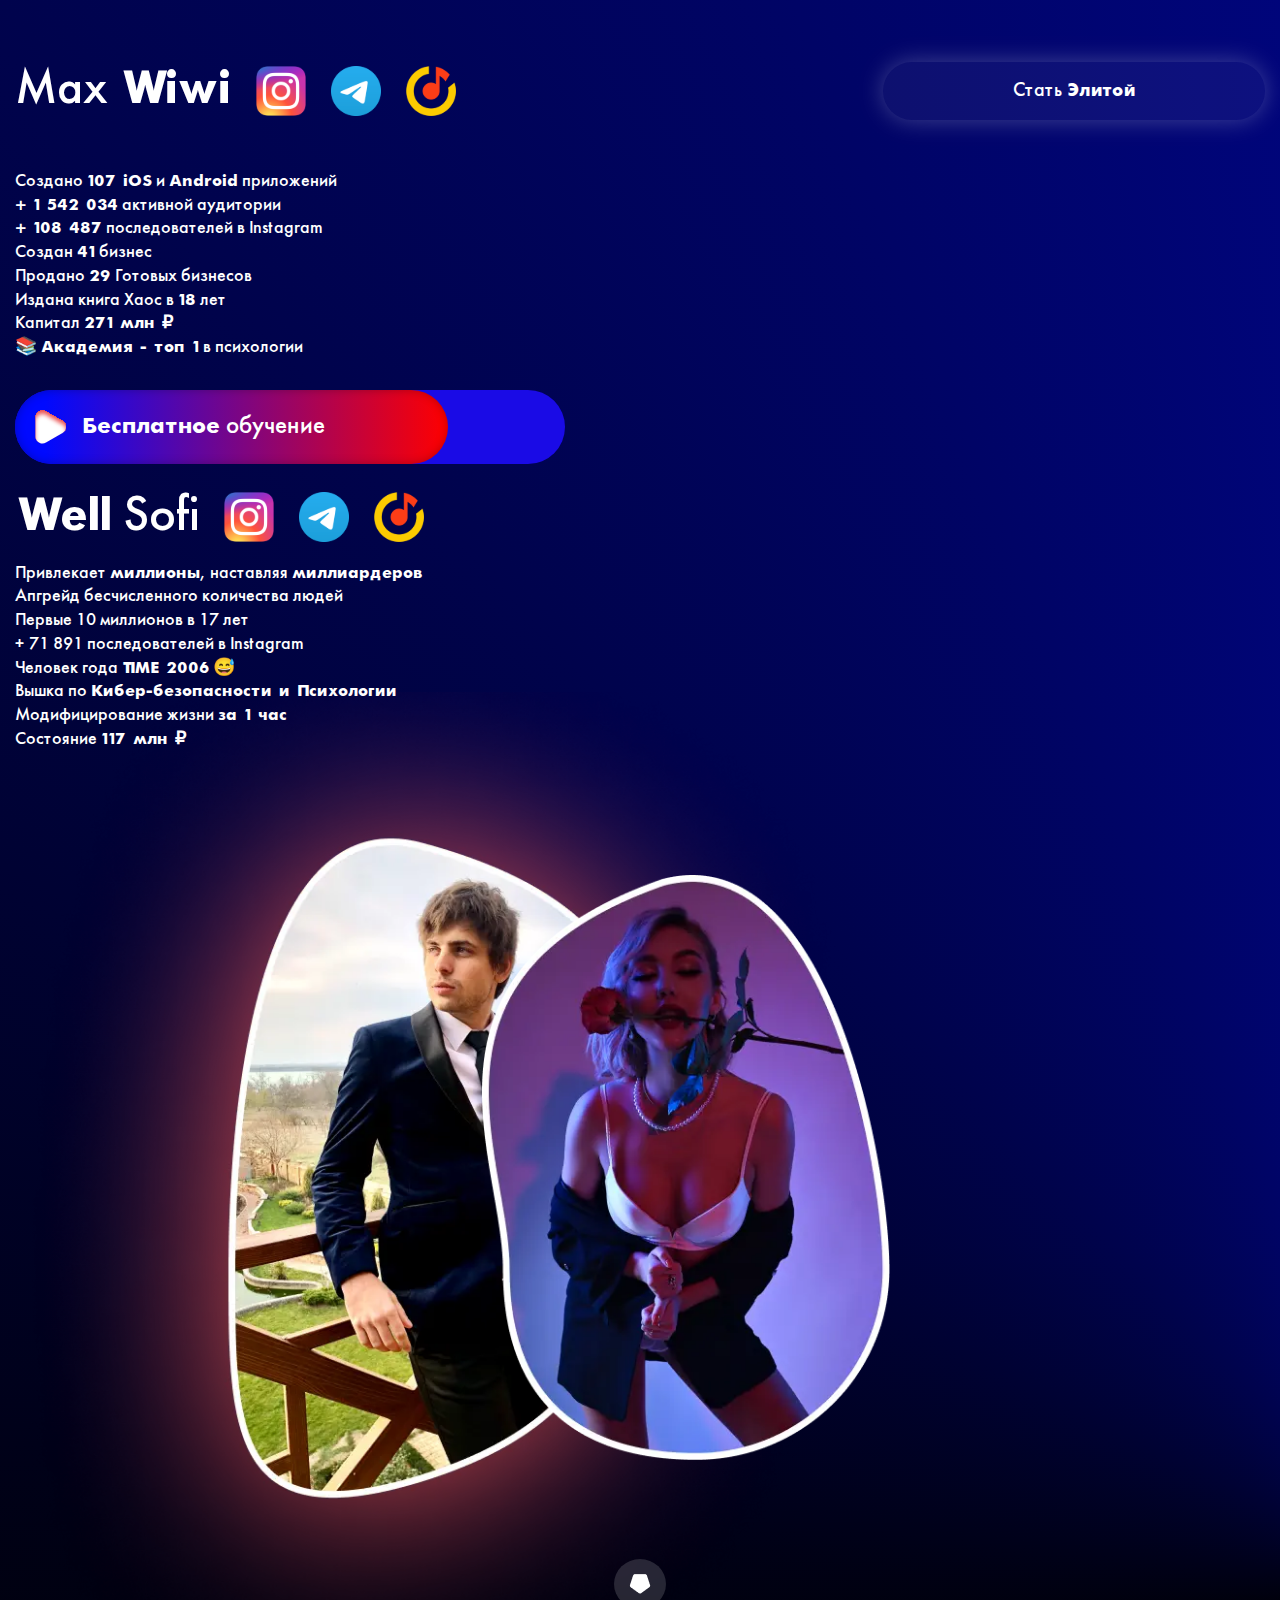
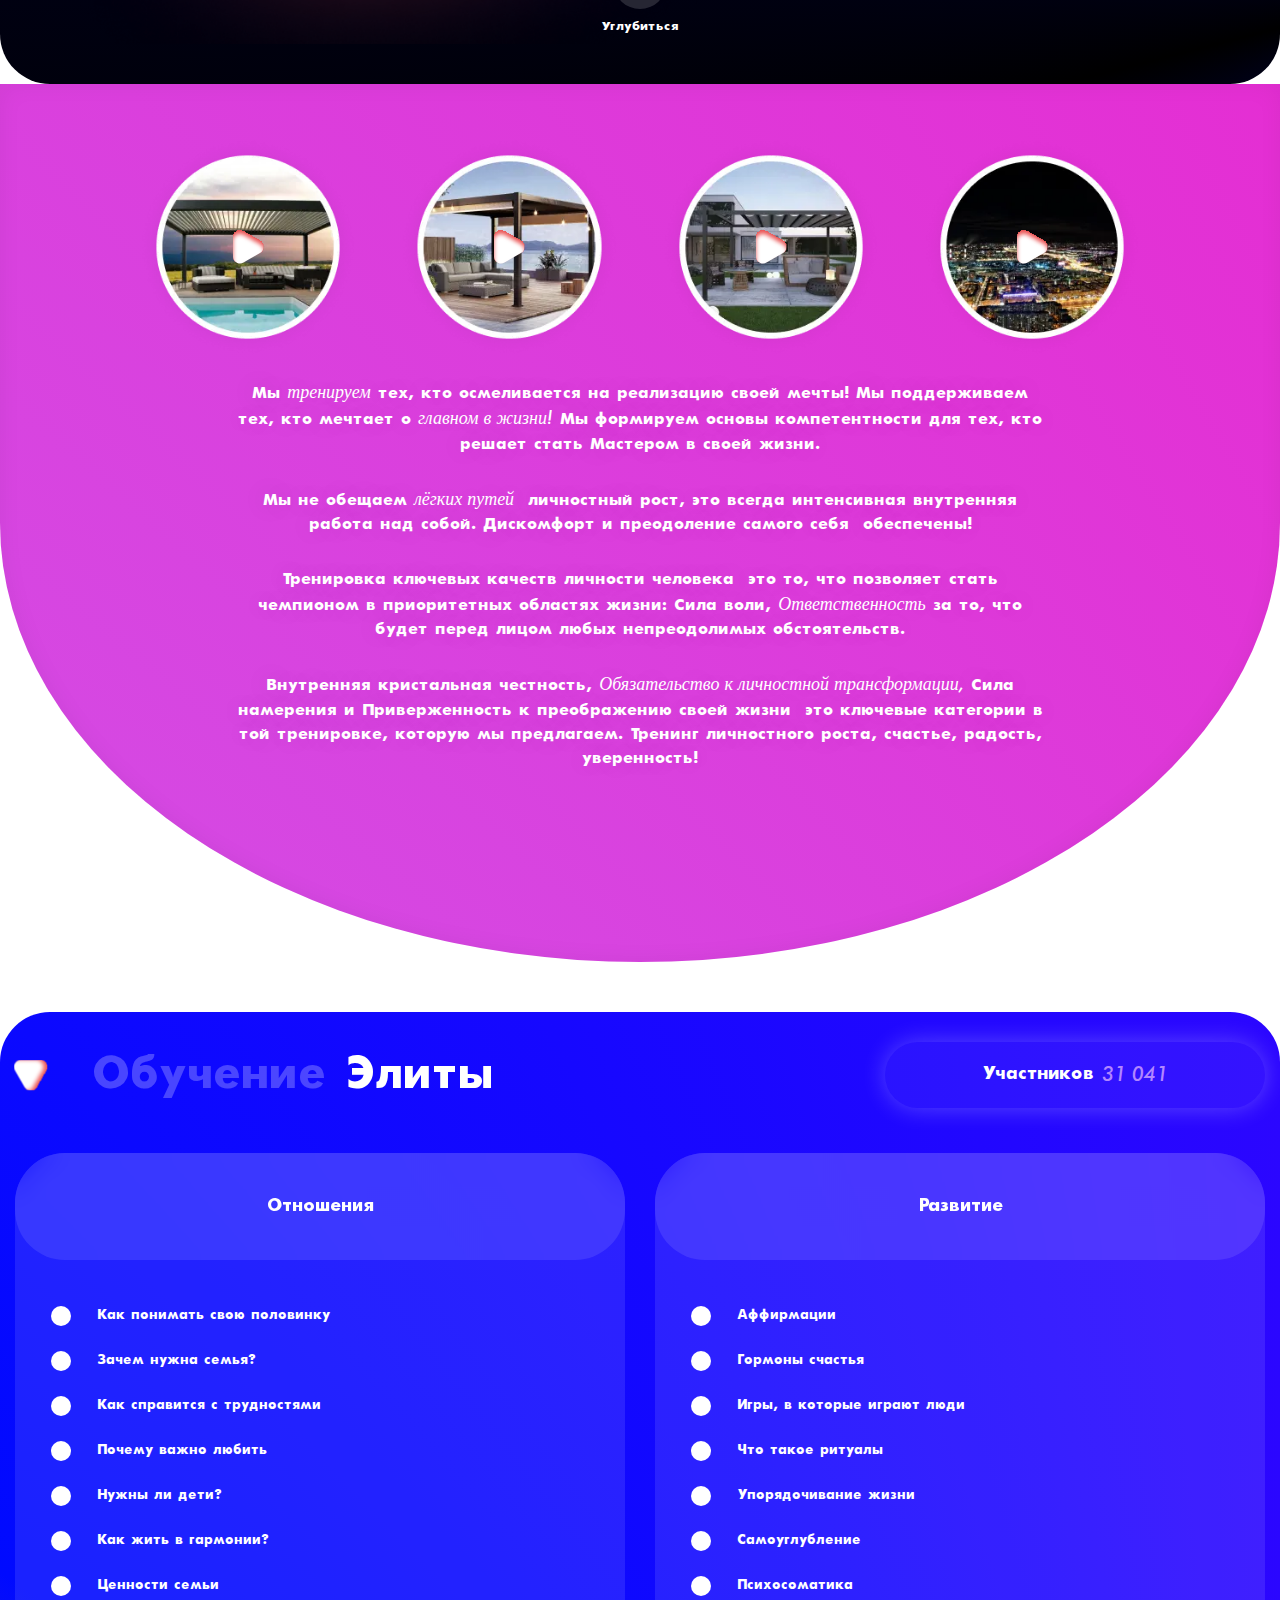
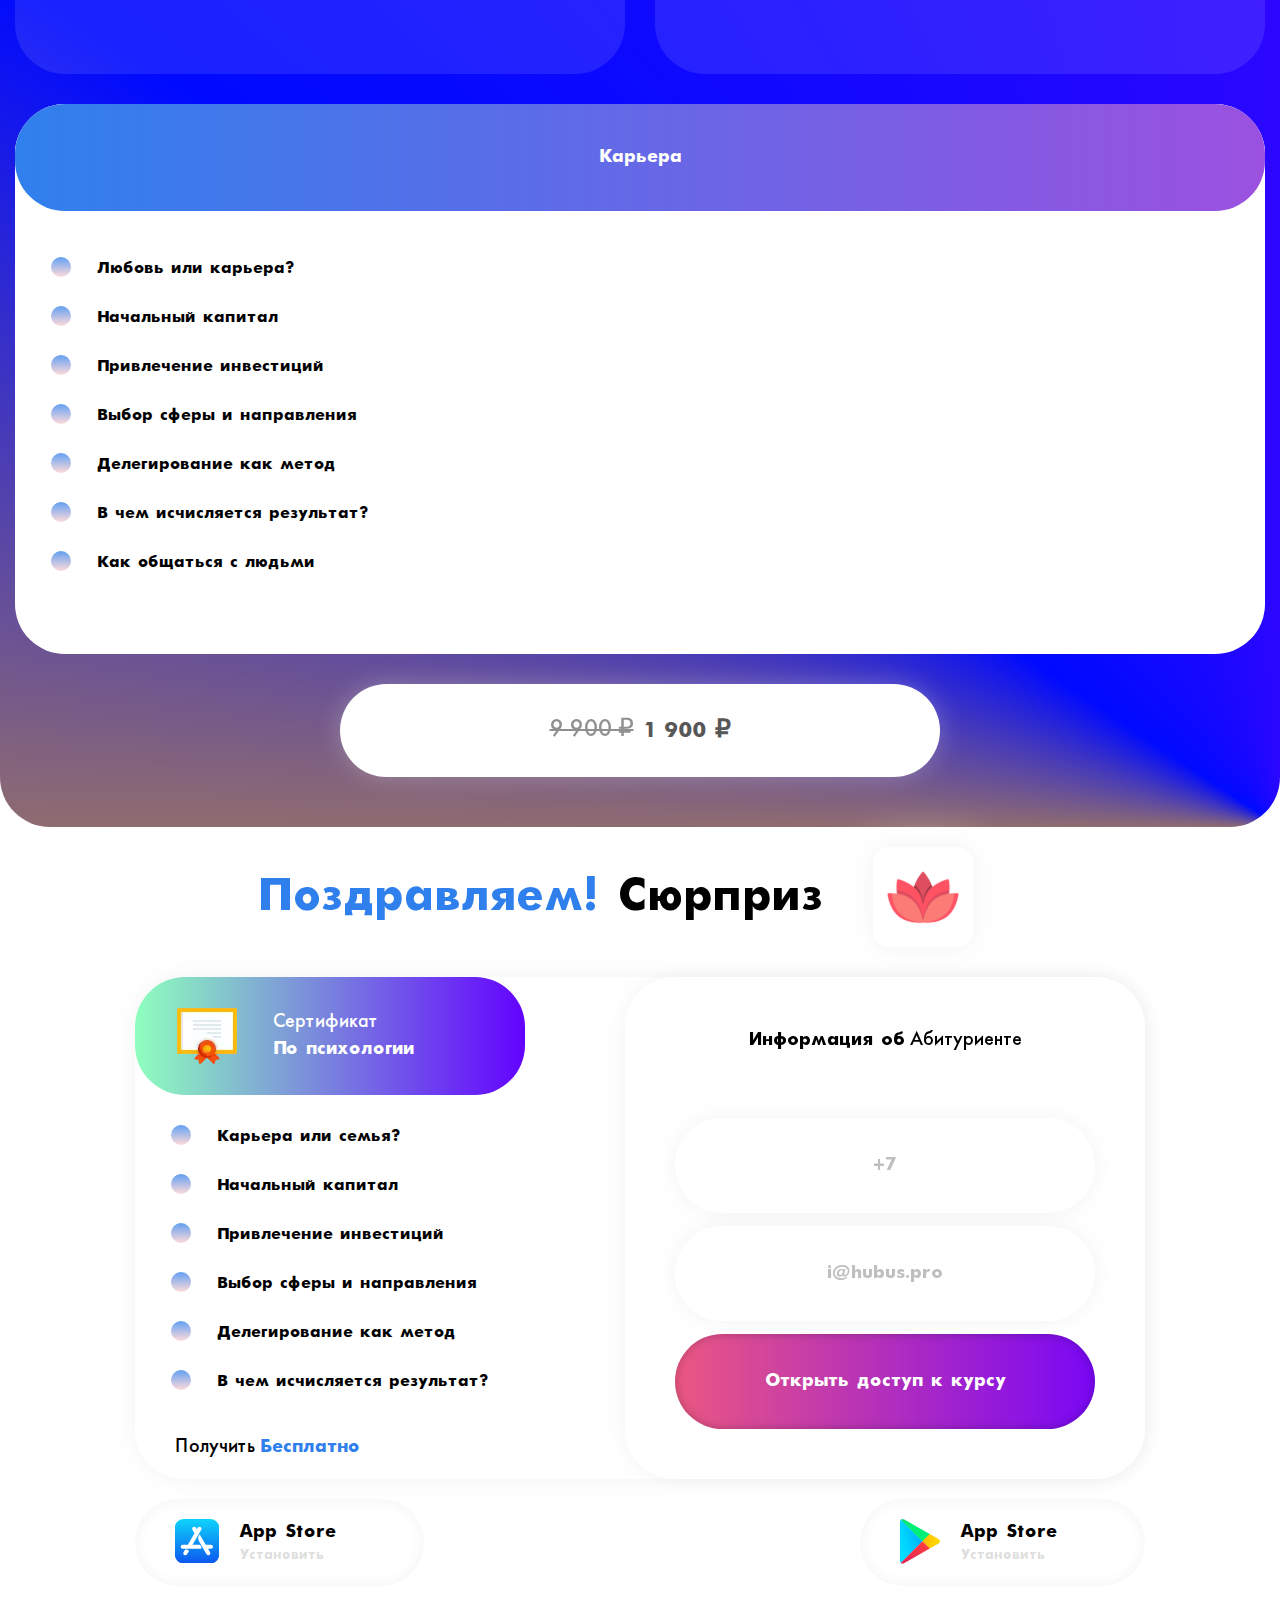
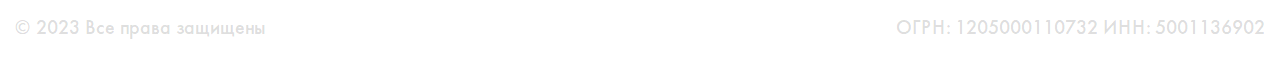
==== commit 2072236a: "Add files via upload" ====
--- a/index.html
+++ b/index.html
@@ -6,7 +6,7 @@
 	<meta charset="UTF-8">
 	<meta name="format-detection" content="telephone=no">
 	<!-- <style>body{opacity: 0;}</style> -->
-	<link rel="stylesheet" href="css/style.min.css?_v=20230126170809">
+	<link rel="stylesheet" href="css/style.min.css?_v=20230126183340">
 	<link rel="shortcut icon" href="favicon.svg">
 	<!-- <meta name="robots" content="noindex, nofollow"> -->
 	<meta name="viewport" content="width=device-width, initial-scale=1.0">
@@ -92,13 +92,9 @@
 								<p>
 								<p>+ 71 891 последователей в Instagram</p> Человек года <span class="_bold">TIME
 									2006</span> 😅
-								<p>+ 71 891 последователей в Instagram</p>
-								</p>
 								<p>Вышка по <span class="_bold">Кибер-безопасности и Психологии</span></p>
 								<p>Модифицирование жизни <span class="_bold">за 1 час </span></p>
 								<p>Состояние <span class="_bold">117 млн ₽</span>
-								<p>Модифицирование жизни <span class="_bold">за 1 час </span></p>
-								</p>
 							</div>
 						</div>
 						<div class="main-section__right right-main">
@@ -616,7 +612,7 @@
 </div>
  -->
 
-	<script src="js/app.min.js?_v=20230126170809"></script>
+	<script src="js/app.min.js?_v=20230126183340"></script>
 </body>
 
 </html>--- a/css/style.min.css
+++ b/css/style.min.css
@@ -1 +1 @@
-@charset "UTF-8";@font-face{font-family:Futura;font-display:swap;src:url(../fonts/futura_bold.woff2) format("woff2"),url(../fonts/futura_bold.woff) format("woff");font-weight:700;font-style:normal}@font-face{font-family:Futura;font-display:swap;src:url(../fonts/Futura_Medium_Italic.woff2) format("woff2"),url(../fonts/Futura_Medium_Italic.woff) format("woff");font-weight:500;font-style:italic}@font-face{font-family:Futura;font-display:swap;src:url(../fonts/Futura_Medium.woff2) format("woff2"),url(../fonts/Futura_Medium.woff) format("woff");font-weight:500;font-style:normal}*{padding:0;margin:0;border:0}*,:after,:before{-webkit-box-sizing:border-box;box-sizing:border-box}body,html{height:100%;min-width:320px}body{color:#fff;line-height:1;font-family:Futura;font-size:.875rem;-ms-text-size-adjust:100%;-moz-text-size-adjust:100%;-webkit-text-size-adjust:100%;-webkit-font-smoothing:antialiased;-moz-osx-font-smoothing:grayscale}button,input,textarea{font-family:Futura;font-size:inherit}button{cursor:pointer;color:inherit;background-color:inherit}a{color:inherit}a:link,a:visited{text-decoration:none}a:hover{text-decoration:none}ul li{list-style:none}img{vertical-align:top}h1,h2,h3,h4,h5,h6{font-weight:inherit;font-size:inherit}.lock body{overflow:hidden;-ms-touch-action:none;touch-action:none}.wrapper{min-height:100%;display:-webkit-box;display:-ms-flexbox;display:flex;-webkit-box-orient:vertical;-webkit-box-direction:normal;-ms-flex-direction:column;flex-direction:column;overflow:hidden}.wrapper>main{-webkit-box-flex:1;-ms-flex:1 1 auto;flex:1 1 auto}.wrapper>*{min-width:0}[class*=__container]{max-width:81.875rem;-webkit-box-sizing:content-box;box-sizing:content-box;margin:0 auto;padding:0 .9375rem}[class*=-ibg]{position:relative}[class*=-ibg] img,[class*=-ibg] video{position:absolute;width:100%;height:100%;top:0;left:0;-o-object-fit:cover;object-fit:cover}[class*=-ibg_contain] img{-o-object-fit:contain;object-fit:contain}.btn{font-size:1.25rem;line-height:1.35;text-align:center;background:rgba(255,255,255,.05);-webkit-box-shadow:0 0 25px rgba(255,255,255,.25);box-shadow:0 0 25px rgba(255,255,255,.25);border-radius:56px;-webkit-transition:.4s;-o-transition:.4s;transition:.4s}._bold{font-weight:700}._italic{font-weight:500;font-style:italic}@-webkit-keyframes gradient{0%{background-position:0 50%}50%{background-position:100% 50%}100%{background-position:0 50%}}@keyframes gradient{0%{background-position:0 50%}50%{background-position:100% 50%}100%{background-position:0 50%}}.nav-video{opacity:0;visibility:hidden;position:absolute;-webkit-transition:.4s;-o-transition:.4s;transition:.4s;bottom:0;width:100%;left:0}.nav-video__row{padding:1.875rem 2.1875rem;display:-webkit-box;display:-ms-flexbox;display:flex;-webkit-box-align:center;-ms-flex-align:center;align-items:center;-webkit-box-pack:justify;-ms-flex-pack:justify;justify-content:space-between;gap:2.1875rem}.nav-video__range{-webkit-box-flex:1;-ms-flex:1 1 auto;flex:1 1 auto}.nav-video__range input{width:100%}.nav-video__screen{display:-webkit-box;display:-ms-flexbox;display:flex;gap:1.875rem;-webkit-box-align:center;-ms-flex-align:center;align-items:center}.nav-video__screen span{font-size:1.25rem;line-height:1.35;font-weight:700;opacity:.25}.nav-video__icon{opacity:1;width:35px;height:35px}.acquaintance__video._active .nav-video{opacity:1;visibility:visible}.header{position:absolute;top:0;left:0;width:100%;z-index:2}@supports (padding-top:clamp(1.875rem ,1.2867647059rem + 2.9411764706vw ,3.75rem)){.header{padding-top:clamp(1.875rem ,1.2867647059rem + 2.9411764706vw ,3.75rem)}}@supports not (padding-top:clamp(1.875rem ,1.2867647059rem + 2.9411764706vw ,3.75rem)){.header{padding-top:calc(1.875rem + 1.875 * (100vw - 20rem)/ 63.75)}}.header__row{display:-webkit-box;display:-ms-flexbox;display:flex;gap:1.25rem;-webkit-box-pack:justify;-ms-flex-pack:justify;justify-content:space-between;-webkit-box-align:center;-ms-flex-align:center;align-items:center}.left-header__row{display:-webkit-box;display:-ms-flexbox;display:flex;gap:1.5625rem;-webkit-box-align:center;-ms-flex-align:center;align-items:center}.left-header__logo{font-weight:500;line-height:1.32}@supports (font-size:clamp(2.8125rem ,2.7144607843rem + 0.4901960784vw ,3.125rem)){.left-header__logo{font-size:clamp(2.8125rem ,2.7144607843rem + .4901960784vw ,3.125rem)}}@supports not (font-size:clamp(2.8125rem ,2.7144607843rem + 0.4901960784vw ,3.125rem)){.left-header__logo{font-size:calc(2.8125rem + .3125 * (100vw - 20rem)/ 63.75)}}.left-header__social{display:-webkit-box;display:-ms-flexbox;display:flex;gap:1.5625rem}.left-header__icon img{-webkit-transition:.4s;-o-transition:.4s;transition:.4s;max-width:50px}.right-header__btn{display:block;padding:.96875rem 1.875rem;min-width:23.875rem}.header_acquaintance{position:relative;padding:4.3125rem 0 2.125rem 0}.header__left{display:-webkit-box;display:-ms-flexbox;display:flex;-webkit-box-align:center;-ms-flex-align:center;align-items:center;gap:2.875rem}.header__icon img{max-width:100%}.header__text{color:rgba(0,0,0,.15);font-size:3.125rem;line-height:1.32;font-weight:700}.header__text span{color:#000}.header__btn{background:-webkit-gradient(linear,left top,right top,from(#2f80ed),to(#eb5757));background:-o-linear-gradient(left,#2f80ed 0,#eb5757 100%);background:linear-gradient(90deg,#2f80ed 0,#eb5757 100%);-webkit-box-shadow:0 0 25px rgba(255,255,255,.25);box-shadow:0 0 25px rgba(255,255,255,.25);border-radius:56px;padding:1rem 1.5625rem;display:block;min-width:382px;background-size:150% 150%}.footer{padding-bottom:1.5625rem}.footer__row{display:-webkit-box;display:-ms-flexbox;display:flex;-webkit-box-pack:justify;-ms-flex-pack:justify;justify-content:space-between;gap:1.875rem;font-size:1.25rem;line-height:1.35;font-weight:500;color:rgba(0,0,0,.15)}.main-section{-webkit-animation:gradient 10s ease infinite;animation:gradient 10s ease infinite;padding-bottom:2.5rem;position:relative;background:conic-gradient(from 101.86deg at 44.81% 37.73%,#000aff 0deg,#000 153.75deg,#000aff 360deg);background-size:250% 250%;border-radius:0 0 50px 50px}.main-section__row{display:-webkit-box;display:-ms-flexbox;display:flex;-webkit-box-pack:justify;-ms-flex-pack:justify;justify-content:space-between;gap:2.5rem}.main-section__icon{padding:15px;position:relative;-webkit-transition:.4s;-o-transition:.4s;transition:.4s;margin-bottom:.625rem}.main-section__icon::after{content:"";position:absolute;width:100%;height:100%;background:rgba(255,255,255,.15);-webkit-backdrop-filter:blur(12.5px);backdrop-filter:blur(12.5px);border-radius:50%;left:50%;top:50%;-webkit-transform:translate(-50%,-50%);-ms-transform:translate(-50%,-50%);transform:translate(-50%,-50%)}.main-section__scroll{display:-webkit-box;display:-ms-flexbox;display:flex;-webkit-box-orient:vertical;-webkit-box-direction:normal;-ms-flex-direction:column;flex-direction:column;text-align:center;-webkit-box-align:center;-ms-flex-align:center;align-items:center;position:absolute;bottom:3.125rem;left:50%;-webkit-transform:translate(-50%,0);-ms-transform:translate(-50%,0);transform:translate(-50%,0);-webkit-transition:.4s;-o-transition:.4s;transition:.4s;font-weight:700}.main-section__scroll img{position:relative;z-index:2;max-width:22px}.main-section__scroll span{display:block}.left-main{padding-top:10rem}.left-main__text{font-weight:500;font-size:1.125rem;line-height:1.3181818182}.left-main__text:not(:last-child){max-width:27.1875rem;padding-bottom:1.875rem}.left-main__row{padding-bottom:.6875rem;display:-webkit-box;display:-ms-flexbox;display:flex;-webkit-box-align:center;-ms-flex-align:center;align-items:center;gap:1.5625rem}.left-main__logo{font-size:3.125rem;line-height:1.32}.left-main__social{display:-webkit-box;display:-ms-flexbox;display:flex;gap:1.5625rem}.left-main__icon img{-webkit-transition:.4s;-o-transition:.4s;transition:.4s}.btn-main{font-size:1.5625rem;line-height:1.32;max-width:27.0625rem;position:relative;margin-bottom:1.25rem;display:block}.btn-main__row{-webkit-transition:1s;-o-transition:1s;transition:1s;padding:1.25rem;display:-webkit-box;display:-ms-flexbox;display:flex;-webkit-box-shadow:inset 0 0 10px rgba(0,0,0,.25);box-shadow:inset 0 0 10px rgba(0,0,0,.25);border-radius:50px;position:relative;z-index:2;background:-webkit-gradient(linear,left top,right top,color-stop(6.77%,#000aff),to(red));background:-o-linear-gradient(left,#000aff 6.77%,red 100%);background:linear-gradient(90deg,#000aff 6.77%,red 100%);-webkit-box-align:center;-ms-flex-align:center;align-items:center;gap:1rem}.right-main{padding-top:1.875rem;position:relative;-webkit-box-flex:0;-ms-flex:0 0 56.4885496183%;flex:0 0 56.4885496183%}.right-main__image img{display:block;max-width:100%}.right-main__image:last-child{position:absolute;top:30%}@supports (right:clamp(-5rem ,21.3888888889rem + -27.7777777778vw ,-1.875rem)){.right-main__image:last-child{right:clamp(-5rem ,21.3888888889rem + -27.7777777778vw ,-1.875rem)}}@supports not (right:clamp(-5rem ,21.3888888889rem + -27.7777777778vw ,-1.875rem)){.right-main__image:last-child{right:calc(-1.875rem + -3.125 * (100vw - 83.75rem)/ 11.25)}}.right-main__image:not(:last-child){top:0}.familiarization{-webkit-animation:gradient 10s ease infinite;animation:gradient 10s ease infinite;margin-bottom:3.125rem;position:relative;padding:3.125rem 0 9.375rem 0;border-bottom-right-radius:50%;border-bottom-left-radius:50%;background:conic-gradient(from 180deg at 50% 73.98%,#0029ff 0deg,#00dfff 71.17deg,#cd57eb 112.5deg,#ff00b8 200.57deg,#7593ff 288.75deg,#0029ff 360deg);background-size:400% 400%;-webkit-box-shadow:inset 0 0 25px rgba(0,0,0,.05);box-shadow:inset 0 0 25px rgba(0,0,0,.05)}.familiarization__container{position:relative;z-index:2}.familiarization__text{font-weight:700;max-width:54.375rem;max-width:64.9253731343%;margin:auto;font-weight:700;font-size:1.125rem;line-height:1.35;text-align:center;text-shadow:0 0 25px rgba(0,0,0,.15)}.familiarization__text p:not(:last-child){padding-bottom:1.875rem}.familiarization__left-text{position:absolute;left:-45%;top:0;font-weight:500;width:100%;font-size:3.125rem;line-height:1.32;color:#7fbff9;-webkit-transform:rotate(-90deg);-ms-transform:rotate(-90deg);transform:rotate(-90deg)}.familiarization__left-text span{color:#000}.familiarization__right-text{position:absolute;right:-45%;bottom:180px;font-weight:500;font-size:3.125rem;width:100%;text-align:center;line-height:1.32;color:#7fbff9;-webkit-transform:rotate(90deg);-ms-transform:rotate(90deg);transform:rotate(90deg)}.familiarization__right-text span{color:#000;font-weight:500}.videos-familiarization{padding-bottom:1.25rem}.videos-familiarization__row{display:-ms-grid;display:grid;-ms-grid-columns:(1fr)[4];grid-template-columns:repeat(4,1fr);gap:4.375rem;max-width:63.125rem;margin:auto}.videos-familiarization__item{-webkit-box-flex:0;-ms-flex:0 1 25%;flex:0 1 25%;position:relative;cursor:pointer}.videos-familiarization__preview-ibg{padding-bottom:100%;overflow:hidden;min-width:150px;border-radius:50%}.videos-familiarization__preview-ibg img{-webkit-transition:.4s;-o-transition:.4s;transition:.4s}.videos-familiarization__icon{position:absolute;top:50%;left:50%;-webkit-transform:translate(-50%,-50%);-ms-transform:translate(-50%,-50%);transform:translate(-50%,-50%)}.courses{padding:1.875rem 0 3.125rem 0;background:conic-gradient(from 90deg at 50% 50%,#7000ff 0deg,red 58.12deg,#ffb800 153.75deg,#000aff 213.75deg,#7000ff 360deg);background-size:200% 200%;-webkit-animation:gradient 10s ease infinite;animation:gradient 10s ease infinite;border-radius:50px}.courses__row{display:-ms-grid;display:grid;-ms-grid-columns:(1fr)[3];grid-template-columns:repeat(3,1fr);gap:1.875rem;padding-bottom:1.875rem}.top-courses{padding-bottom:2.8125rem}.top-courses__row{display:-webkit-box;display:-ms-flexbox;display:flex;-webkit-box-pack:justify;-ms-flex-pack:justify;justify-content:space-between;gap:1.25rem}.top-courses__title{display:-webkit-box;display:-ms-flexbox;display:flex;-webkit-box-align:center;-ms-flex-align:center;align-items:center}.top-courses__icon{-webkit-transform:rotate(90deg);-ms-transform:rotate(90deg);transform:rotate(90deg)}.top-courses__icon img{max-width:100%}.top-courses__title-text{padding-left:2.8125rem;font-size:3.125rem;line-height:1.32;font-weight:700}.top-courses__title-text span:not(:last-child){color:rgba(255,255,255,.25)}.top-courses__participants{padding:1rem 1.25rem;min-width:380px;background:rgba(255,255,255,.05);-webkit-box-shadow:0 0 25px rgba(255,255,255,.25);box-shadow:0 0 25px rgba(255,255,255,.25);border-radius:56px;text-align:center;display:-webkit-box;display:-ms-flexbox;display:flex;-webkit-box-pack:center;-ms-flex-pack:center;justify-content:center;-webkit-box-align:center;-ms-flex-align:center;align-items:center;gap:.5rem;font-size:1.25rem;line-height:1.35;font-weight:700}.top-courses__participants span{font-weight:500;font-style:italic;color:#b186ff}.course{position:relative;background:rgba(255,255,255,.1);border-radius:50px}.course_white{background-color:#fff}.course_white .course__title{background:-webkit-gradient(linear,left top,right top,from(#2f80ed),to(#9b51e0));background:-o-linear-gradient(left,#2f80ed 0,#9b51e0 100%);background:linear-gradient(90deg,#2f80ed 0,#9b51e0 100%);-webkit-backdrop-filter:blur(12.5px);backdrop-filter:blur(12.5px)}.course_white .course__list span{color:#000}.course_white .course__list span::before{background:-webkit-gradient(linear,left top,left bottom,from(rgba(47,128,237,.75)),to(rgba(255,0,0,.1425)));background:-o-linear-gradient(top,rgba(47,128,237,.75) 0,rgba(255,0,0,.1425) 100%);background:linear-gradient(180deg,rgba(47,128,237,.75) 0,rgba(255,0,0,.1425) 100%);-webkit-transition:.4s;-o-transition:.4s;transition:.4s}.course__title{background:rgba(255,255,255,.1);-webkit-backdrop-filter:blur(12.5px);backdrop-filter:blur(12.5px);display:-webkit-box;display:-ms-flexbox;display:flex;-webkit-box-align:center;-ms-flex-align:center;align-items:center;-webkit-box-pack:center;-ms-flex-pack:center;justify-content:center;border-radius:50px;padding:2.5rem 0;font-size:1.25rem;line-height:1.35;font-weight:700;margin-bottom:2.875rem;text-align:center}.course__list{padding:0 2.25rem 3.375rem 2.25rem}.course__list span{display:block;padding-left:2.8125rem;font-size:.9375rem;line-height:1.3333333333;font-weight:700;position:relative;padding-left:2.875rem;-webkit-transition:.4s;-o-transition:.4s;transition:.4s}.course__list span:not(:last-child){margin-bottom:1.5625rem}.course__list span::before{-webkit-transition:.4s;-o-transition:.4s;transition:.4s;top:0;left:0;position:absolute;content:"";width:20px;height:20px;border-radius:50%;background-color:#fff}.course__list-item{cursor:pointer}.course__tip-text{pointer-events:none;-webkit-transition:.4s;-o-transition:.4s;transition:.4s;position:absolute;opacity:0;visibility:hidden;top:0;right:-7.5rem;max-width:20.75rem;padding:1.875rem 1.25rem;background-color:rgba(117,114,228,.2);-webkit-backdrop-filter:blur(10px);backdrop-filter:blur(10px);z-index:2;font-size:.9375rem;line-height:1.3333333333;font-weight:700;border-radius:25px}.course__btn-wrapper{text-align:center}.course__btn{display:-webkit-inline-box;display:-ms-inline-flexbox;display:inline-flex;-webkit-box-pack:center;-ms-flex-pack:center;justify-content:center;gap:.625rem;padding:1.875rem;min-width:37.5rem;background-color:#fff;color:#575757;font-size:1.5625rem;line-height:1.32;font-weight:700;-webkit-transition:.4s;-o-transition:.4s;transition:.4s}.course__btn span:not(:last-child){text-decoration-line:line-through;opacity:.66;font-weight:500}.surprise{margin-top:-1.875rem;padding:0 0 1.875rem 0}.surprise__container{position:relative}.surprise__body{max-width:63.125rem;margin:auto}.surprise__title{text-align:center;display:-webkit-box;display:-ms-flexbox;display:flex;-webkit-box-pack:center;-ms-flex-pack:center;justify-content:center;font-size:3.125rem;line-height:1.32;font-weight:700;-webkit-box-align:center;-ms-flex-align:center;align-items:center}.surprise__title span{color:#000}.surprise__title span:not(:last-child){color:#2f80ed}.surprise__row{margin-top:-20px;-webkit-box-pack:justify;-ms-flex-pack:justify;justify-content:space-between;margin-bottom:1.25rem;display:-webkit-box;display:-ms-flexbox;display:flex;gap:4.375rem;background:#fff;-webkit-box-shadow:0 0 25px rgba(0,0,0,.05);box-shadow:0 0 25px rgba(0,0,0,.05);-webkit-backdrop-filter:blur(12.5px);backdrop-filter:blur(12.5px);border-radius:50px}.surprise__course .course{-webkit-box-flex:1;-ms-flex:1 1 auto;flex:1 1 auto}.surprise__course .course__list{padding-bottom:2.5rem}.surprise__course .course__list-item:not(:last-child){padding-bottom:1.5625rem}.surprise__course .course__bottom{padding-left:2.5rem;font-size:1.25rem;line-height:1.35;color:#000;font-weight:500}.surprise__course .course__bottom span{color:#2f80ed;font-weight:700}.top-course__row{background:-webkit-gradient(linear,left top,right top,from(#8effbd),to(#6302ff));background:-o-linear-gradient(left,#8effbd 0,#6302ff 100%);background:linear-gradient(90deg,#8effbd 0,#6302ff 100%);-webkit-backdrop-filter:blur(12.5px);backdrop-filter:blur(12.5px);padding:1.6875rem 2.5rem;border-radius:50px;display:-webkit-box;display:-ms-flexbox;display:flex;-webkit-box-align:center;-ms-flex-align:center;align-items:center;gap:2.125rem;margin-bottom:1.875rem}.top-course__text{font-size:1.25rem;line-height:1.35}.form{padding:3.125rem;background:#fff;-webkit-box-shadow:0 0 25px rgba(0,0,0,.05);box-shadow:0 0 25px rgba(0,0,0,.05);-webkit-backdrop-filter:blur(12.5px);backdrop-filter:blur(12.5px);text-align:center;border-radius:50px;-webkit-box-flex:0;-ms-flex:0 0 51.4851485149%;flex:0 0 51.4851485149%}.form__title{color:#000;font-size:1.25rem;line-height:1.35;padding-bottom:4rem}.form__title span{font-weight:700}.form__input:not(:last-child){margin-bottom:.8125rem}.form__input input{text-align:center;font-size:1.25rem;line-height:1.35;font-weight:700;padding:2.125rem;width:100%;background:rgba(255,255,255,.02);-webkit-box-shadow:0 0 25px rgba(0,0,0,.05),inset 0 0 10px rgba(255,255,255,.25);box-shadow:0 0 25px rgba(0,0,0,.05),inset 0 0 10px rgba(255,255,255,.25);border-radius:50px}.form__input input::-webkit-input-placeholder{color:rgba(0,0,0,.25)}.form__input input::-moz-placeholder{color:rgba(0,0,0,.25)}.form__input input:-ms-input-placeholder{color:rgba(0,0,0,.25)}.form__input input::-ms-input-placeholder{color:rgba(0,0,0,.25)}.form__input input::placeholder{color:rgba(0,0,0,.25)}.form__btn{background:-webkit-gradient(linear,left top,right top,from(#eb5782),color-stop(54.17%,#7000ff),to(#2f80ed));background:-o-linear-gradient(left,#eb5782 0,#7000ff 54.17%,#2f80ed 100%);background:linear-gradient(90deg,#eb5782 0,#7000ff 54.17%,#2f80ed 100%);background-size:200% 200%;-webkit-box-shadow:inset 0 0 10px rgba(0,0,0,.25);box-shadow:inset 0 0 10px rgba(0,0,0,.25);border-radius:50px;padding:2.125rem;width:100%;font-size:1.25rem;line-height:1.35;font-weight:700;-webkit-transition:.4s;-o-transition:.4s;transition:.4s}.bottom-surprise__row{display:-webkit-box;display:-ms-flexbox;display:flex;-webkit-box-pack:justify;-ms-flex-pack:justify;justify-content:space-between;gap:1.25rem}.surprise-app{background:rgba(255,255,255,.25);-webkit-box-shadow:inset 0 0 15px rgba(0,0,0,.05);box-shadow:inset 0 0 15px rgba(0,0,0,.05);border-radius:68px;padding:1.25rem 5.5rem 1.25rem 2.5rem;-webkit-transition:.4s;-o-transition:.4s;transition:.4s}.surprise-app__row{display:-webkit-box;display:-ms-flexbox;display:flex;gap:1.25rem}.surprise-app__title{color:#000;font-size:1.25rem;line-height:1.35;font-weight:700}.surprise-app__subtitle{font-size:.9375rem;line-height:1.3333333333;font-weight:700;color:rgba(0,0,0,.15)}.acquaintance{padding-bottom:4.375rem}.acquaintance__body{max-width:1010px;margin:auto}.acquaintance__slider{padding-bottom:1.875rem}.acquaintance__slide{position:relative}.acquaintance__pause,.acquaintance__play{width:40px;height:40px;position:absolute;top:50%;left:50%;-webkit-transform:translate(-50%,-50%);-ms-transform:translate(-50%,-50%);transform:translate(-50%,-50%);opacity:0;visibility:hidden}.acquaintance__pause img,.acquaintance__play img{width:40px;height:40px}.acquaintance__pause._active,.acquaintance__play._active{opacity:1;visibility:visible}.acquaintance__video{max-height:412px;min-height:412px;position:relative;overflow:hidden;border-radius:50px}.acquaintance__video .plug img,.acquaintance__video video{position:absolute;top:0;left:0;width:100%;height:100%;-o-object-fit:cover;object-fit:cover;max-width:100%}.thumbs-body{position:relative}.thumbs__slider{overflow:visible;position:relative}.thumbs__arr{-webkit-transition:.4s;-o-transition:.4s;transition:.4s;position:absolute;right:-1.25rem;top:50%;-webkit-transform:translate(0,-50%);-ms-transform:translate(0,-50%);transform:translate(0,-50%)}.thumbs__arr.swiper-button-disabled{opacity:.6}.thumbs-slide{position:relative}.thumbs-slide__image{position:relative;padding-bottom:57.2222222222%}.thumbs-slide__image img{position:absolute;top:0;left:0;width:100%;height:100%;-o-object-fit:cover;object-fit:cover;border-radius:24px}.thumbs-slide.swiper-slide-thumb-active .thumbs-slide__text{color:#000}.thumbs-slide__text{-webkit-transition:.4s;-o-transition:.4s;transition:.4s;padding-left:1.25rem;font-weight:700;font-size:1.25rem;line-height:1.35;color:rgba(0,0,0,.15)}.thumbs-slide__icon{z-index:2;position:absolute;top:40%;left:50%;-webkit-transform:translate(-50%,-40%);-ms-transform:translate(-50%,-40%);transform:translate(-50%,-40%)}.swiper{overflow:hidden}.swiper-wrapper{width:100%;height:100%;-webkit-box-sizing:content-box;box-sizing:content-box;display:-webkit-box;display:-ms-flexbox;display:flex;position:relative}.swiper-vertical .swiper-wrapper{-webkit-box-orient:vertical;-webkit-box-direction:normal;-ms-flex-direction:column;flex-direction:column}.swiper-autoheight .swiper-wrapper{-webkit-box-align:start;-ms-flex-align:start;align-items:flex-start}.swiper-initialized .swiper-slide{-ms-flex-negative:0;flex-shrink:0}.swiper-android .swiper-slide,.swiper-android .swiper-wrapper{-webkit-transform:translate3d(0,0,0);transform:translate3d(0,0,0)}.swiper-button-lock{display:none!important}@media (min-width:47.99875em) and (any-hover:hover){.btn-main:hover .btn-main__row{background-position:433px 0}.btn-main:hover::after{width:100%}}@media (min-width:47.99875em){.btn-main::after{pointer-events:none;-webkit-transition:1s;-o-transition:1s;transition:1s;content:"";position:absolute;top:0;left:0;width:127%;height:100%;background-color:#1a0be6;border-radius:50px}}@media (min-width:83.75em){@supports (width:clamp(18.125rem ,-42.3611111111rem + 72.2222222222vw ,26.25rem)){.right-main__image:last-child img{width:clamp(18.125rem ,-42.3611111111rem + 72.2222222222vw ,26.25rem)}}@supports not (width:clamp(18.125rem ,-42.3611111111rem + 72.2222222222vw ,26.25rem)){.right-main__image:last-child img{width:calc(18.125rem + 8.125 * (100vw - 83.75rem)/ 11.25)}}}@media (max-width:85.375em){.main-section{padding-bottom:0}}@media (max-width:85.4375em){.left-main{padding-top:10.625rem}.familiarization{padding:1.25rem 0}}@media (max-width:83.75em){.header__left{gap:1.875rem}.header__text{font-size:2.375rem}.header__btn{min-width:300px}.main-section{padding-bottom:2.5rem}.main-section__row{-webkit-box-orient:vertical;-webkit-box-direction:normal;-ms-flex-direction:column;flex-direction:column}.right-main{display:-webkit-box;display:-ms-flexbox;display:flex;padding:0;margin-top:-100px;-webkit-box-pack:center;-ms-flex-pack:center;justify-content:center;-webkit-box-align:center;-ms-flex-align:center;align-items:center}.right-main__image:last-child{position:relative;left:-30%}.familiarization{padding:3.125rem 0 10rem 0}.familiarization__left-text,.familiarization__right-text{display:none}.videos-familiarization__row{gap:2.1875rem}.courses__row{-ms-grid-columns:(1fr)[2];grid-template-columns:repeat(2,1fr)}.course__tip-text{right:-.625rem}.surprise__course .course{-webkit-box-ordinal-group:2;-ms-flex-order:1;order:1}.form{-webkit-box-ordinal-group:4;-ms-flex-order:3;order:3}.thumbs__slider{margin-right:1.25rem}.thumbs__arr{right:.3125rem}}@media (max-width:61.99875em){.header__row{-webkit-box-align:start;-ms-flex-align:start;align-items:flex-start}.left-header__row{-webkit-box-orient:vertical;-webkit-box-direction:normal;-ms-flex-direction:column;flex-direction:column;-webkit-box-align:start;-ms-flex-align:start;align-items:flex-start}.left-header__social{gap:1.25rem}.left-header__icon img{max-width:2.5rem}.right-header__btn{min-width:auto;padding:.96875rem 3.75rem}.header_acquaintance{padding:2.8125rem 0 1.875rem 0}.header_acquaintance .header__row{-webkit-box-align:start;-ms-flex-align:start;align-items:flex-start}.header__text{font-size:2rem}.header__btn{min-width:0}.left-main{padding-top:12.5rem}.familiarization{border-bottom-right-radius:10%;border-bottom-left-radius:10%;padding:3.125rem 0 2.5rem 0}.familiarization__text{max-width:100%}.top-courses__row{-webkit-box-orient:vertical;-webkit-box-direction:normal;-ms-flex-direction:column;flex-direction:column;-webkit-box-align:center;-ms-flex-align:center;align-items:center}.surprise__title{padding-bottom:0;font-size:2.375rem}.surprise__row{-webkit-box-orient:vertical;-webkit-box-direction:normal;-ms-flex-direction:column;flex-direction:column;gap:3.125rem}.form{-webkit-box-shadow:0 0 25px transparent;box-shadow:0 0 25px transparent}.form{padding:1.25rem 0}.form__title{padding-bottom:1.875rem}}@media (max-width:47.99875em){.header__row{-webkit-box-orient:vertical;-webkit-box-direction:normal;-ms-flex-direction:column;flex-direction:column;-webkit-box-align:center;-ms-flex-align:center;align-items:center}.right-header__btn{font-size:1.125rem}.header__btn{margin-left:3.125rem}.footer__row{-webkit-box-orient:vertical;-webkit-box-direction:normal;-ms-flex-direction:column;flex-direction:column;gap:.625rem;text-align:center;font-size:1.125rem}.main-section{margin-bottom:1.875rem}.left-main{padding-top:18.75rem;display:-webkit-box;display:-ms-flexbox;display:flex;-webkit-box-align:center;-ms-flex-align:center;align-items:center;-webkit-box-orient:vertical;-webkit-box-direction:normal;-ms-flex-direction:column;flex-direction:column;text-align:center}.left-main__text{font-size:1.25rem}.left-main__text:not(:last-child){max-width:37.5rem}.left-main__text{max-width:37.5rem}.btn-main{font-size:1.375rem}.btn-main__icon img{max-width:1.5625rem}.right-main{margin-top:-50px}.right-main__image img{min-width:550px;padding-left:70px}.right-main__image:last-child img{min-width:300px}@supports (left:clamp(-17.5rem ,-20.0490196078rem + 12.7450980392vw ,-9.375rem)){.right-main__image:last-child{left:clamp(-17.5rem ,-20.0490196078rem + 12.7450980392vw ,-9.375rem)}}@supports not (left:clamp(-17.5rem ,-20.0490196078rem + 12.7450980392vw ,-9.375rem)){.right-main__image:last-child{left:calc(-17.5rem + 8.125 * (100vw - 20rem)/ 63.75)}}.familiarization{margin-bottom:1.875rem}.familiarization{padding:4.375rem 0}.videos-familiarization__row{-ms-grid-columns:(1fr)[2];grid-template-columns:repeat(2,1fr)}.videos-familiarization__row{-ms-flex-wrap:wrap;flex-wrap:wrap;gap:0}.courses__row{-ms-grid-columns:(1fr)[1];grid-template-columns:repeat(1,1fr)}.top-courses{padding-bottom:2.8125rem}.top-courses__icon{display:none}.top-courses__title-text{text-align:center;font-size:2.375rem;padding-left:1.875rem;padding:0}.top-courses__participants{min-width:0;padding:1rem 3.125rem}.course__title{padding:1.5625rem 0}.course__list{padding:0 1.25rem 1.875rem 1.25rem}.course__list span{padding-left:2.1875rem}.course__btn{min-width:0;width:100%;font-size:1.25rem}.surprise{margin:0;padding:1.875rem 0}.surprise__title{font-size:2rem;padding-bottom:1.875rem}.surprise__icon{display:none}.surprise__row{margin:0;padding:0 .9375rem;margin-bottom:1.25rem}.top-course__row{gap:1.25rem;padding:1.25rem 1.875rem}.top-course__icon img{max-width:3.125rem}.form{padding:0}.form__input input{padding:1.25rem;font-size:1.125rem}.form__btn{padding:1.25rem}.bottom-surprise__row{-webkit-box-orient:vertical;-webkit-box-direction:normal;-ms-flex-direction:column;flex-direction:column}.surprise-app__row{-webkit-box-pack:center;-ms-flex-pack:center;justify-content:center}.acquaintance__slider{padding-bottom:0}.thumbs-slide__image{padding-bottom:80%}}@media (max-width:37.5em){.left-main__text{font-size:1.125rem}.left-main__row{-webkit-box-orient:vertical;-webkit-box-direction:normal;-ms-flex-direction:column;flex-direction:column;gap:.9375rem}.left-main__social{gap:.9375rem}.left-main__icon img{max-width:2.5rem}.btn-main{font-size:1.25rem}}@media (max-width:31.25em){@supports (min-width:clamp(34.375rem ,28.4926470588rem + 29.4117647059vw ,53.125rem)){.right-main__image img{min-width:clamp(34.375rem ,28.4926470588rem + 29.4117647059vw ,53.125rem)}}@supports not (min-width:clamp(34.375rem ,28.4926470588rem + 29.4117647059vw ,53.125rem)){.right-main__image img{min-width:calc(34.375rem + 18.75 * (100vw - 20rem)/ 63.75)}}@supports (padding-left:clamp(5.625rem ,18.762254902rem + -15.6862745098vw ,15.625rem)){.right-main__image img{padding-left:clamp(5.625rem ,18.762254902rem + -15.6862745098vw ,15.625rem)}}@supports not (padding-left:clamp(5.625rem ,18.762254902rem + -15.6862745098vw ,15.625rem)){.right-main__image img{padding-left:calc(15.625rem + -10 * (100vw - 20rem)/ 63.75)}}@supports (min-width:clamp(25rem ,16.1764705882rem + 44.1176470588vw ,53.125rem)){.right-main__image:last-child img{min-width:clamp(25rem ,16.1764705882rem + 44.1176470588vw ,53.125rem)}}@supports not (min-width:clamp(25rem ,16.1764705882rem + 44.1176470588vw ,53.125rem)){.right-main__image:last-child img{min-width:calc(25rem + 28.125 * (100vw - 20rem)/ 63.75)}}@supports (left:clamp(-21.875rem ,-22.8553921569rem + 4.9019607843vw ,-18.75rem)){.right-main__image:last-child{left:clamp(-21.875rem ,-22.8553921569rem + 4.9019607843vw ,-18.75rem)}}@supports not (left:clamp(-21.875rem ,-22.8553921569rem + 4.9019607843vw ,-18.75rem)){.right-main__image:last-child{left:calc(-21.875rem + 3.125 * (100vw - 20rem)/ 63.75)}}}@media (max-width:29.99875em){.header__left{gap:.9375rem}.header__icon img{max-width:1.6875rem}.header__text{font-size:1.5625rem}.header__btn{margin-left:1.875rem}.main-section__scroll{bottom:1.25rem}.top-courses__title-text{font-size:1.75rem}.form__btn{font-size:.99375rem}.thumbs-slide__text{padding-left:10px;font-size:1.125rem}}@media (max-width:83.75em) and (min-width:47.99875em){.course_white{-webkit-box-ordinal-group:4;-ms-flex-order:3;order:3;-ms-grid-column-span:2;grid-column:span 2}.course_white .course__list-item span{font-size:1.125rem}}@media (any-hover:hover){.btn:hover{-webkit-box-shadow:0 0 75px rgba(255,255,255,.25);box-shadow:0 0 75px rgba(255,255,255,.25)}.left-header__icon img:hover{-webkit-transform:scale(1.2);-ms-transform:scale(1.2);transform:scale(1.2)}.header__btn:hover{background-position:100% 50%}.main-section__scroll:hover .main-section__icon{-webkit-transform:scale(1.2);-ms-transform:scale(1.2);transform:scale(1.2)}.left-main__icon img:hover{-webkit-transform:scale(1.2);-ms-transform:scale(1.2);transform:scale(1.2)}.videos-familiarization__item:hover .videos-familiarization__preview-ibg img{-webkit-transform:scale(1.2);-ms-transform:scale(1.2);transform:scale(1.2)}.course_white .course__list-item:hover span{color:#8c79a8}.course_white .course__list-item:hover span::before{background:-webkit-gradient(linear,left top,left bottom,from(rgba(47,128,237,.75)),to(rgba(255,0,0,.6)));background:-o-linear-gradient(top,rgba(47,128,237,.75) 0,rgba(255,0,0,.6) 100%);background:linear-gradient(180deg,rgba(47,128,237,.75) 0,rgba(255,0,0,.6) 100%)}.course__list-item:hover span{color:rgba(255,255,255,.5)}.course__list-item:hover span::before{background:rgba(255,255,255,.25)}.course__list-item:hover .course__tip-text{pointer-events:none;top:-1.875rem;opacity:1;visibility:visible}.course__btn:hover{-webkit-box-shadow:0 0 5px rgba(0,0,0,.5215686275);box-shadow:0 0 5px rgba(0,0,0,.5215686275)}.form__btn:hover{background-position:100% 50%}.surprise-app:hover{-webkit-box-shadow:inset 0 0 265px rgba(0,0,0,.05);box-shadow:inset 0 0 265px rgba(0,0,0,.05)}}+@charset "UTF-8";@font-face{font-family:Futura;font-display:swap;src:url(../fonts/futura_bold.woff2) format("woff2"),url(../fonts/futura_bold.woff) format("woff");font-weight:700;font-style:normal}@font-face{font-family:Futura;font-display:swap;src:url(../fonts/Futura_Medium_Italic.woff2) format("woff2"),url(../fonts/Futura_Medium_Italic.woff) format("woff");font-weight:500;font-style:italic}@font-face{font-family:Futura;font-display:swap;src:url(../fonts/Futura_Medium.woff2) format("woff2"),url(../fonts/Futura_Medium.woff) format("woff");font-weight:500;font-style:normal}*{padding:0;margin:0;border:0}*,:after,:before{-webkit-box-sizing:border-box;box-sizing:border-box}body,html{height:100%;min-width:320px}body{color:#fff;line-height:1;font-family:Futura;font-size:.875rem;-ms-text-size-adjust:100%;-moz-text-size-adjust:100%;-webkit-text-size-adjust:100%;-webkit-font-smoothing:antialiased;-moz-osx-font-smoothing:grayscale}button,input,textarea{font-family:Futura;font-size:inherit}button{cursor:pointer;color:inherit;background-color:inherit}a{color:inherit}a:link,a:visited{text-decoration:none}a:hover{text-decoration:none}ul li{list-style:none}img{vertical-align:top}h1,h2,h3,h4,h5,h6{font-weight:inherit;font-size:inherit}.lock body{overflow:hidden;-ms-touch-action:none;touch-action:none}.wrapper{min-height:100%;display:-webkit-box;display:-ms-flexbox;display:flex;-webkit-box-orient:vertical;-webkit-box-direction:normal;-ms-flex-direction:column;flex-direction:column;overflow:hidden}.wrapper>main{-webkit-box-flex:1;-ms-flex:1 1 auto;flex:1 1 auto}.wrapper>*{min-width:0}[class*=__container]{max-width:81.875rem;-webkit-box-sizing:content-box;box-sizing:content-box;margin:0 auto;padding:0 .9375rem}[class*=-ibg]{position:relative}[class*=-ibg] img,[class*=-ibg] video{position:absolute;width:100%;height:100%;top:0;left:0;-o-object-fit:cover;object-fit:cover}[class*=-ibg_contain] img{-o-object-fit:contain;object-fit:contain}.btn{font-size:1.25rem;line-height:1.35;text-align:center;background:rgba(255,255,255,.05);-webkit-box-shadow:0 0 25px rgba(255,255,255,.25);box-shadow:0 0 25px rgba(255,255,255,.25);border-radius:56px;-webkit-transition:.4s;-o-transition:.4s;transition:.4s}._bold{font-weight:700}._italic{font-weight:500;font-style:italic}@-webkit-keyframes gradient{0%{background-position:0 50%}50%{background-position:100% 50%}100%{background-position:0 50%}}@keyframes gradient{0%{background-position:0 50%}50%{background-position:100% 50%}100%{background-position:0 50%}}.nav-video{opacity:0;visibility:hidden;position:absolute;-webkit-transition:.4s;-o-transition:.4s;transition:.4s;bottom:0;width:100%;left:0}.nav-video__row{padding:1.875rem 2.1875rem;display:-webkit-box;display:-ms-flexbox;display:flex;-webkit-box-align:center;-ms-flex-align:center;align-items:center;-webkit-box-pack:justify;-ms-flex-pack:justify;justify-content:space-between;gap:2.1875rem}.nav-video__range{-webkit-box-flex:1;-ms-flex:1 1 auto;flex:1 1 auto}.nav-video__range input{width:100%}.nav-video__screen{display:-webkit-box;display:-ms-flexbox;display:flex;gap:1.875rem;-webkit-box-align:center;-ms-flex-align:center;align-items:center}.nav-video__screen span{font-size:1.25rem;line-height:1.35;font-weight:700;opacity:.25}.nav-video__icon{opacity:1;width:35px;height:35px}.acquaintance__video._active .nav-video{opacity:1;visibility:visible}.header{position:absolute;top:0;left:0;width:100%;z-index:2}@supports (padding-top:clamp(1.875rem ,1.2867647059rem + 2.9411764706vw ,3.75rem)){.header{padding-top:clamp(1.875rem ,1.2867647059rem + 2.9411764706vw ,3.75rem)}}@supports not (padding-top:clamp(1.875rem ,1.2867647059rem + 2.9411764706vw ,3.75rem)){.header{padding-top:calc(1.875rem + 1.875 * (100vw - 20rem)/ 63.75)}}.header__row{display:-webkit-box;display:-ms-flexbox;display:flex;gap:1.25rem;-webkit-box-pack:justify;-ms-flex-pack:justify;justify-content:space-between;-webkit-box-align:center;-ms-flex-align:center;align-items:center}.left-header__row{display:-webkit-box;display:-ms-flexbox;display:flex;gap:1.5625rem;-webkit-box-align:center;-ms-flex-align:center;align-items:center}.left-header__logo{font-weight:500;line-height:1.32}@supports (font-size:clamp(2.8125rem ,2.7144607843rem + 0.4901960784vw ,3.125rem)){.left-header__logo{font-size:clamp(2.8125rem ,2.7144607843rem + .4901960784vw ,3.125rem)}}@supports not (font-size:clamp(2.8125rem ,2.7144607843rem + 0.4901960784vw ,3.125rem)){.left-header__logo{font-size:calc(2.8125rem + .3125 * (100vw - 20rem)/ 63.75)}}.left-header__social{display:-webkit-box;display:-ms-flexbox;display:flex;gap:1.5625rem}.left-header__icon img{-webkit-transition:.4s;-o-transition:.4s;transition:.4s;max-width:50px}.right-header__btn{display:block;padding:.96875rem 1.875rem;min-width:23.875rem}.header_acquaintance{position:relative;padding:4.3125rem 0 2.125rem 0}.header__left{display:-webkit-box;display:-ms-flexbox;display:flex;-webkit-box-align:center;-ms-flex-align:center;align-items:center;gap:2.875rem}.header__icon img{max-width:100%}.header__text{color:rgba(0,0,0,.15);font-size:3.125rem;line-height:1.32;font-weight:700}.header__text span{color:#000}.header__btn{background:-webkit-gradient(linear,left top,right top,from(#2f80ed),to(#eb5757));background:-o-linear-gradient(left,#2f80ed 0,#eb5757 100%);background:linear-gradient(90deg,#2f80ed 0,#eb5757 100%);-webkit-box-shadow:0 0 25px rgba(255,255,255,.25);box-shadow:0 0 25px rgba(255,255,255,.25);border-radius:56px;padding:1rem 1.5625rem;display:block;min-width:382px;background-size:150% 150%}.footer{padding-bottom:1.5625rem}.footer__row{display:-webkit-box;display:-ms-flexbox;display:flex;-webkit-box-pack:justify;-ms-flex-pack:justify;justify-content:space-between;gap:1.875rem;font-size:1.25rem;line-height:1.35;font-weight:500;color:rgba(0,0,0,.15)}.main-section{-webkit-animation:gradient 10s ease infinite;animation:gradient 10s ease infinite;padding-bottom:2.5rem;position:relative;background:conic-gradient(from 101.86deg at 44.81% 37.73%,#000aff 0deg,#000 153.75deg,#000aff 360deg);background-size:250% 250%;border-radius:0 0 50px 50px}.main-section__row{display:-webkit-box;display:-ms-flexbox;display:flex;-webkit-box-pack:justify;-ms-flex-pack:justify;justify-content:space-between;gap:2.5rem}.main-section__icon{padding:15px;position:relative;-webkit-transition:.4s;-o-transition:.4s;transition:.4s;margin-bottom:.625rem}.main-section__icon::after{content:"";position:absolute;width:100%;height:100%;background:rgba(255,255,255,.15);-webkit-backdrop-filter:blur(12.5px);backdrop-filter:blur(12.5px);border-radius:50%;left:50%;top:50%;-webkit-transform:translate(-50%,-50%);-ms-transform:translate(-50%,-50%);transform:translate(-50%,-50%)}.main-section__scroll{display:-webkit-box;display:-ms-flexbox;display:flex;-webkit-box-orient:vertical;-webkit-box-direction:normal;-ms-flex-direction:column;flex-direction:column;text-align:center;-webkit-box-align:center;-ms-flex-align:center;align-items:center;position:absolute;bottom:3.125rem;left:50%;-webkit-transform:translate(-50%,0);-ms-transform:translate(-50%,0);transform:translate(-50%,0);-webkit-transition:.4s;-o-transition:.4s;transition:.4s;font-weight:700}.main-section__scroll img{position:relative;z-index:2;max-width:22px}.main-section__scroll span{display:block}.left-main{padding-top:10rem}.left-main__text{font-weight:500;font-size:1.125rem;line-height:1.3181818182}.left-main__text:not(:last-child){max-width:27.1875rem;padding-bottom:1.875rem}.left-main__row{padding-bottom:.6875rem;display:-webkit-box;display:-ms-flexbox;display:flex;-webkit-box-align:center;-ms-flex-align:center;align-items:center;gap:1.5625rem}.left-main__logo{font-size:3.125rem;line-height:1.32}.left-main__social{display:-webkit-box;display:-ms-flexbox;display:flex;gap:1.5625rem}.left-main__icon img{-webkit-transition:.4s;-o-transition:.4s;transition:.4s}.btn-main{font-size:1.5625rem;line-height:1.32;max-width:27.0625rem;position:relative;margin-bottom:1.25rem;display:block}.btn-main__row{-webkit-transition:1s;-o-transition:1s;transition:1s;padding:1.25rem;display:-webkit-box;display:-ms-flexbox;display:flex;-webkit-box-shadow:inset 0 0 10px rgba(0,0,0,.25);box-shadow:inset 0 0 10px rgba(0,0,0,.25);border-radius:50px;position:relative;z-index:2;background:-webkit-gradient(linear,left top,right top,color-stop(6.77%,#000aff),to(red));background:-o-linear-gradient(left,#000aff 6.77%,red 100%);background:linear-gradient(90deg,#000aff 6.77%,red 100%);-webkit-box-align:center;-ms-flex-align:center;align-items:center;gap:1rem}.right-main{padding-top:1.875rem;position:relative;-webkit-box-flex:0;-ms-flex:0 0 56.4885496183%;flex:0 0 56.4885496183%}.right-main__image img{display:block;max-width:100%}.right-main__image:last-child{position:absolute;top:30%}@supports (right:clamp(-5rem ,21.3888888889rem + -27.7777777778vw ,-1.875rem)){.right-main__image:last-child{right:clamp(-5rem ,21.3888888889rem + -27.7777777778vw ,-1.875rem)}}@supports not (right:clamp(-5rem ,21.3888888889rem + -27.7777777778vw ,-1.875rem)){.right-main__image:last-child{right:calc(-1.875rem + -3.125 * (100vw - 83.75rem)/ 11.25)}}.right-main__image:not(:last-child){top:0}.familiarization{-webkit-animation:gradient 10s ease infinite;animation:gradient 10s ease infinite;margin-bottom:3.125rem;position:relative;padding:3.125rem 0 9.375rem 0;border-bottom-right-radius:50%;border-bottom-left-radius:50%;background:conic-gradient(from 180deg at 50% 73.98%,#0029ff 0deg,#00dfff 71.17deg,#cd57eb 112.5deg,#ff00b8 200.57deg,#7593ff 288.75deg,#0029ff 360deg);background-size:400% 400%;-webkit-box-shadow:inset 0 0 25px rgba(0,0,0,.05);box-shadow:inset 0 0 25px rgba(0,0,0,.05)}.familiarization__container{position:relative;z-index:2}.familiarization__text{font-weight:700;max-width:54.375rem;max-width:64.9253731343%;margin:auto;font-weight:700;font-size:1.125rem;line-height:1.35;text-align:center;text-shadow:0 0 25px rgba(0,0,0,.15)}.familiarization__text p:not(:last-child){padding-bottom:1.875rem}.familiarization__left-text{position:absolute;left:-45%;top:0;font-weight:500;width:100%;font-size:3.125rem;line-height:1.32;color:#7fbff9;-webkit-transform:rotate(-90deg);-ms-transform:rotate(-90deg);transform:rotate(-90deg)}.familiarization__left-text span{color:#000}.familiarization__right-text{position:absolute;right:-45%;bottom:180px;font-weight:500;font-size:3.125rem;width:100%;text-align:center;line-height:1.32;color:#7fbff9;-webkit-transform:rotate(90deg);-ms-transform:rotate(90deg);transform:rotate(90deg)}.familiarization__right-text span{color:#000;font-weight:500}.videos-familiarization{padding-bottom:1.25rem}.videos-familiarization__row{display:-ms-grid;display:grid;-ms-grid-columns:(1fr)[4];grid-template-columns:repeat(4,1fr);gap:4.375rem;max-width:63.125rem;margin:auto}.videos-familiarization__item{-webkit-box-flex:0;-ms-flex:0 1 25%;flex:0 1 25%;position:relative;cursor:pointer}.videos-familiarization__preview-ibg{padding-bottom:100%;overflow:hidden;min-width:150px;border-radius:50%}.videos-familiarization__preview-ibg img{-webkit-transition:.4s;-o-transition:.4s;transition:.4s}.videos-familiarization__icon{position:absolute;top:50%;left:50%;-webkit-transform:translate(-50%,-50%);-ms-transform:translate(-50%,-50%);transform:translate(-50%,-50%)}.courses{padding:1.875rem 0 3.125rem 0;background:conic-gradient(from 90deg at 50% 50%,#7000ff 0deg,red 58.12deg,#ffb800 153.75deg,#000aff 213.75deg,#7000ff 360deg);background-size:200% 200%;-webkit-animation:gradient 10s ease infinite;animation:gradient 10s ease infinite;border-radius:50px}.courses__row{display:-ms-grid;display:grid;-ms-grid-columns:(1fr)[3];grid-template-columns:repeat(3,1fr);gap:1.875rem;padding-bottom:1.875rem}.top-courses{padding-bottom:2.8125rem}.top-courses__row{display:-webkit-box;display:-ms-flexbox;display:flex;-webkit-box-pack:justify;-ms-flex-pack:justify;justify-content:space-between;gap:1.25rem}.top-courses__title{display:-webkit-box;display:-ms-flexbox;display:flex;-webkit-box-align:center;-ms-flex-align:center;align-items:center}.top-courses__icon{-webkit-transform:rotate(90deg);-ms-transform:rotate(90deg);transform:rotate(90deg)}.top-courses__icon img{max-width:100%}.top-courses__title-text{padding-left:2.8125rem;font-size:3.125rem;line-height:1.32;font-weight:700}.top-courses__title-text span:not(:last-child){color:rgba(255,255,255,.25)}.top-courses__participants{padding:1rem 1.25rem;min-width:380px;background:rgba(255,255,255,.05);-webkit-box-shadow:0 0 25px rgba(255,255,255,.25);box-shadow:0 0 25px rgba(255,255,255,.25);border-radius:56px;text-align:center;display:-webkit-box;display:-ms-flexbox;display:flex;-webkit-box-pack:center;-ms-flex-pack:center;justify-content:center;-webkit-box-align:center;-ms-flex-align:center;align-items:center;gap:.5rem;font-size:1.25rem;line-height:1.35;font-weight:700}.top-courses__participants span{font-weight:500;font-style:italic;color:#b186ff}.course{position:relative;background:rgba(255,255,255,.1);border-radius:50px}.course_white{background-color:#fff}.course_white .course__title{background:-webkit-gradient(linear,left top,right top,from(#2f80ed),to(#9b51e0));background:-o-linear-gradient(left,#2f80ed 0,#9b51e0 100%);background:linear-gradient(90deg,#2f80ed 0,#9b51e0 100%);-webkit-backdrop-filter:blur(12.5px);backdrop-filter:blur(12.5px)}.course_white .course__list span{color:#000}.course_white .course__list span::before{background:-webkit-gradient(linear,left top,left bottom,from(rgba(47,128,237,.75)),to(rgba(255,0,0,.1425)));background:-o-linear-gradient(top,rgba(47,128,237,.75) 0,rgba(255,0,0,.1425) 100%);background:linear-gradient(180deg,rgba(47,128,237,.75) 0,rgba(255,0,0,.1425) 100%);-webkit-transition:.4s;-o-transition:.4s;transition:.4s}.course__title{background:rgba(255,255,255,.1);-webkit-backdrop-filter:blur(12.5px);backdrop-filter:blur(12.5px);display:-webkit-box;display:-ms-flexbox;display:flex;-webkit-box-align:center;-ms-flex-align:center;align-items:center;-webkit-box-pack:center;-ms-flex-pack:center;justify-content:center;border-radius:50px;padding:2.5rem 0;font-size:1.25rem;line-height:1.35;font-weight:700;margin-bottom:2.875rem;text-align:center}.course__list{padding:0 2.25rem 3.375rem 2.25rem}.course__list span{display:block;padding-left:2.8125rem;font-size:.9375rem;line-height:1.3333333333;font-weight:700;position:relative;padding-left:2.875rem;-webkit-transition:.4s;-o-transition:.4s;transition:.4s}.course__list span:not(:last-child){margin-bottom:1.5625rem}.course__list span::before{-webkit-transition:.4s;-o-transition:.4s;transition:.4s;top:0;left:0;position:absolute;content:"";width:20px;height:20px;border-radius:50%;background-color:#fff}.course__list-item{cursor:pointer}.course__tip-text{pointer-events:none;-webkit-transition:.4s;-o-transition:.4s;transition:.4s;position:absolute;opacity:0;visibility:hidden;top:0;right:-7.5rem;max-width:20.75rem;padding:1.875rem 1.25rem;background-color:rgba(117,114,228,.2);-webkit-backdrop-filter:blur(10px);backdrop-filter:blur(10px);z-index:2;font-size:.9375rem;line-height:1.3333333333;font-weight:700;border-radius:25px}.course__btn-wrapper{text-align:center}.course__btn{display:-webkit-inline-box;display:-ms-inline-flexbox;display:inline-flex;-webkit-box-pack:center;-ms-flex-pack:center;justify-content:center;gap:.625rem;padding:1.875rem;min-width:37.5rem;background-color:#fff;color:#575757;font-size:1.5625rem;line-height:1.32;font-weight:700;-webkit-transition:.4s;-o-transition:.4s;transition:.4s}.course__btn span:not(:last-child){text-decoration-line:line-through;opacity:.66;font-weight:500}.surprise{margin-top:-1.875rem;padding:0 0 1.875rem 0}.surprise__container{position:relative}.surprise__body{max-width:63.125rem;margin:auto}.surprise__title{text-align:center;display:-webkit-box;display:-ms-flexbox;display:flex;-webkit-box-pack:center;-ms-flex-pack:center;justify-content:center;font-size:3.125rem;line-height:1.32;font-weight:700;-webkit-box-align:center;-ms-flex-align:center;align-items:center}.surprise__title span{color:#000}.surprise__title span:not(:last-child){color:#2f80ed}.surprise__row{margin-top:-20px;-webkit-box-pack:justify;-ms-flex-pack:justify;justify-content:space-between;margin-bottom:1.25rem;display:-webkit-box;display:-ms-flexbox;display:flex;gap:4.375rem;background:#fff;-webkit-box-shadow:0 0 25px rgba(0,0,0,.05);box-shadow:0 0 25px rgba(0,0,0,.05);-webkit-backdrop-filter:blur(12.5px);backdrop-filter:blur(12.5px);border-radius:50px}.surprise__course .course{-webkit-box-flex:1;-ms-flex:1 1 auto;flex:1 1 auto}.surprise__course .course__list{padding-bottom:2.5rem}.surprise__course .course__list-item:not(:last-child){padding-bottom:1.5625rem}.surprise__course .course__bottom{padding-left:2.5rem;font-size:1.25rem;line-height:1.35;color:#000;font-weight:500}.surprise__course .course__bottom span{color:#2f80ed;font-weight:700}.top-course__row{background:-webkit-gradient(linear,left top,right top,from(#8effbd),to(#6302ff));background:-o-linear-gradient(left,#8effbd 0,#6302ff 100%);background:linear-gradient(90deg,#8effbd 0,#6302ff 100%);-webkit-backdrop-filter:blur(12.5px);backdrop-filter:blur(12.5px);padding:1.6875rem 2.5rem;border-radius:50px;display:-webkit-box;display:-ms-flexbox;display:flex;-webkit-box-align:center;-ms-flex-align:center;align-items:center;gap:2.125rem;margin-bottom:1.875rem}.top-course__text{font-size:1.25rem;line-height:1.35}.form{padding:3.125rem;background:#fff;-webkit-box-shadow:0 0 25px rgba(0,0,0,.05);box-shadow:0 0 25px rgba(0,0,0,.05);-webkit-backdrop-filter:blur(12.5px);backdrop-filter:blur(12.5px);text-align:center;border-radius:50px;-webkit-box-flex:0;-ms-flex:0 0 51.4851485149%;flex:0 0 51.4851485149%}.form__title{color:#000;font-size:1.25rem;line-height:1.35;padding-bottom:4rem}.form__title span{font-weight:700}.form__input:not(:last-child){margin-bottom:.8125rem}.form__input input{text-align:center;font-size:1.25rem;line-height:1.35;font-weight:700;padding:2.125rem;width:100%;background:rgba(255,255,255,.02);-webkit-box-shadow:0 0 25px rgba(0,0,0,.05),inset 0 0 10px rgba(255,255,255,.25);box-shadow:0 0 25px rgba(0,0,0,.05),inset 0 0 10px rgba(255,255,255,.25);border-radius:50px}.form__input input::-webkit-input-placeholder{color:rgba(0,0,0,.25)}.form__input input::-moz-placeholder{color:rgba(0,0,0,.25)}.form__input input:-ms-input-placeholder{color:rgba(0,0,0,.25)}.form__input input::-ms-input-placeholder{color:rgba(0,0,0,.25)}.form__input input::placeholder{color:rgba(0,0,0,.25)}.form__btn{background:-webkit-gradient(linear,left top,right top,from(#eb5782),color-stop(54.17%,#7000ff),to(#2f80ed));background:-o-linear-gradient(left,#eb5782 0,#7000ff 54.17%,#2f80ed 100%);background:linear-gradient(90deg,#eb5782 0,#7000ff 54.17%,#2f80ed 100%);background-size:200% 200%;-webkit-box-shadow:inset 0 0 10px rgba(0,0,0,.25);box-shadow:inset 0 0 10px rgba(0,0,0,.25);border-radius:50px;padding:2.125rem;width:100%;font-size:1.25rem;line-height:1.35;font-weight:700;-webkit-transition:.4s;-o-transition:.4s;transition:.4s}.bottom-surprise__row{display:-webkit-box;display:-ms-flexbox;display:flex;-webkit-box-pack:justify;-ms-flex-pack:justify;justify-content:space-between;gap:1.25rem}.surprise-app{background:rgba(255,255,255,.25);-webkit-box-shadow:inset 0 0 15px rgba(0,0,0,.05);box-shadow:inset 0 0 15px rgba(0,0,0,.05);border-radius:68px;padding:1.25rem 5.5rem 1.25rem 2.5rem;-webkit-transition:.4s;-o-transition:.4s;transition:.4s}.surprise-app__row{display:-webkit-box;display:-ms-flexbox;display:flex;gap:1.25rem}.surprise-app__title{color:#000;font-size:1.25rem;line-height:1.35;font-weight:700}.surprise-app__subtitle{font-size:.9375rem;line-height:1.3333333333;font-weight:700;color:rgba(0,0,0,.15)}.acquaintance{padding-bottom:4.375rem}.acquaintance__body{max-width:1010px;margin:auto}.acquaintance__slider{padding-bottom:1.875rem}.acquaintance__slide{position:relative}.acquaintance__pause,.acquaintance__play{width:40px;height:40px;position:absolute;top:50%;left:50%;-webkit-transform:translate(-50%,-50%);-ms-transform:translate(-50%,-50%);transform:translate(-50%,-50%);opacity:0;visibility:hidden}.acquaintance__pause img,.acquaintance__play img{width:40px;height:40px}.acquaintance__pause._active,.acquaintance__play._active{opacity:1;visibility:visible}.acquaintance__video{max-height:412px;min-height:412px;position:relative;overflow:hidden;border-radius:50px}.acquaintance__video .plug img,.acquaintance__video video{position:absolute;top:0;left:0;width:100%;height:100%;-o-object-fit:cover;object-fit:cover;max-width:100%}.thumbs-body{position:relative}.thumbs__slider{overflow:visible;position:relative}.thumbs__arr{-webkit-transition:.4s;-o-transition:.4s;transition:.4s;position:absolute;right:-1.25rem;top:50%;-webkit-transform:translate(0,-50%);-ms-transform:translate(0,-50%);transform:translate(0,-50%)}.thumbs__arr.swiper-button-disabled{opacity:.6}.thumbs-slide{position:relative}.thumbs-slide__image{position:relative;padding-bottom:57.2222222222%}.thumbs-slide__image img{position:absolute;top:0;left:0;width:100%;height:100%;-o-object-fit:cover;object-fit:cover;border-radius:24px}.thumbs-slide.swiper-slide-thumb-active .thumbs-slide__text{color:#000}.thumbs-slide__text{-webkit-transition:.4s;-o-transition:.4s;transition:.4s;padding-left:1.25rem;font-weight:700;font-size:1.25rem;line-height:1.35;color:rgba(0,0,0,.15)}.thumbs-slide__icon{z-index:2;position:absolute;top:40%;left:50%;-webkit-transform:translate(-50%,-40%);-ms-transform:translate(-50%,-40%);transform:translate(-50%,-40%)}.swiper{overflow:hidden}.swiper-wrapper{width:100%;height:100%;-webkit-box-sizing:content-box;box-sizing:content-box;display:-webkit-box;display:-ms-flexbox;display:flex;position:relative}.swiper-vertical .swiper-wrapper{-webkit-box-orient:vertical;-webkit-box-direction:normal;-ms-flex-direction:column;flex-direction:column}.swiper-autoheight .swiper-wrapper{-webkit-box-align:start;-ms-flex-align:start;align-items:flex-start}.swiper-initialized .swiper-slide{-ms-flex-negative:0;flex-shrink:0}.swiper-android .swiper-slide,.swiper-android .swiper-wrapper{-webkit-transform:translate3d(0,0,0);transform:translate3d(0,0,0)}.swiper-button-lock{display:none!important}@media (min-width:47.99875em) and (any-hover:hover){.btn-main:hover .btn-main__row{background-position:433px 0}.btn-main:hover::after{width:100%}}@media (min-width:47.99875em){.btn-main::after{pointer-events:none;-webkit-transition:1s;-o-transition:1s;transition:1s;content:"";position:absolute;top:0;left:0;width:127%;height:100%;background-color:#1a0be6;border-radius:50px}}@media (min-width:83.75em){@supports (width:clamp(18.125rem ,-42.3611111111rem + 72.2222222222vw ,26.25rem)){.right-main__image:last-child img{width:clamp(18.125rem ,-42.3611111111rem + 72.2222222222vw ,26.25rem)}}@supports not (width:clamp(18.125rem ,-42.3611111111rem + 72.2222222222vw ,26.25rem)){.right-main__image:last-child img{width:calc(18.125rem + 8.125 * (100vw - 83.75rem)/ 11.25)}}}@media (max-width:85.375em){.main-section{padding-bottom:0}}@media (max-width:85.4375em){.left-main{padding-top:10.625rem}.familiarization{padding:1.25rem 0}}@media (max-width:83.75em){.header__left{gap:1.875rem}.header__text{font-size:2.375rem}.header__btn{min-width:300px}.main-section{padding-bottom:2.5rem}.main-section__row{-webkit-box-orient:vertical;-webkit-box-direction:normal;-ms-flex-direction:column;flex-direction:column}.right-main{display:-webkit-box;display:-ms-flexbox;display:flex;padding:0;margin-top:-100px;-webkit-box-pack:center;-ms-flex-pack:center;justify-content:center;-webkit-box-align:center;-ms-flex-align:center;align-items:center}.right-main__image:last-child{position:relative;left:-30%}.familiarization{padding:3.125rem 0 10rem 0}.familiarization__left-text,.familiarization__right-text{display:none}.videos-familiarization__row{gap:2.1875rem}.courses__row{-ms-grid-columns:(1fr)[2];grid-template-columns:repeat(2,1fr)}.course__tip-text{right:-.625rem}.surprise__course .course{-webkit-box-ordinal-group:2;-ms-flex-order:1;order:1}.form{-webkit-box-ordinal-group:4;-ms-flex-order:3;order:3}.thumbs__slider{margin-right:1.25rem}.thumbs__arr{right:.3125rem}}@media (max-width:61.99875em){.header__row{-webkit-box-align:start;-ms-flex-align:start;align-items:flex-start}.left-header__row{-webkit-box-orient:vertical;-webkit-box-direction:normal;-ms-flex-direction:column;flex-direction:column;-webkit-box-align:start;-ms-flex-align:start;align-items:flex-start}.left-header__social{gap:1.25rem}.left-header__icon img{max-width:2.5rem}.right-header__btn{min-width:auto;padding:.96875rem 3.75rem}.header_acquaintance{padding:2.8125rem 0 1.875rem 0}.header_acquaintance .header__row{-webkit-box-align:start;-ms-flex-align:start;align-items:flex-start}.header__text{font-size:2rem}.header__btn{min-width:0}.left-main{padding-top:12.5rem}.familiarization{border-bottom-right-radius:10%;border-bottom-left-radius:10%;padding:3.125rem 0 2.5rem 0}.familiarization__text{max-width:100%}.top-courses__row{-webkit-box-orient:vertical;-webkit-box-direction:normal;-ms-flex-direction:column;flex-direction:column;-webkit-box-align:center;-ms-flex-align:center;align-items:center}.surprise__title{padding-bottom:0;font-size:2.375rem}.surprise__row{-webkit-box-orient:vertical;-webkit-box-direction:normal;-ms-flex-direction:column;flex-direction:column;gap:3.125rem}.form{-webkit-box-shadow:0 0 25px transparent;box-shadow:0 0 25px transparent}.form{padding:1.25rem 0}.form__title{padding-bottom:1.875rem}}@media (max-width:47.99875em){.nav-video__screen span{display:none}.nav-video__screen span.nav-video__icon{display:block}.header__row{-webkit-box-orient:vertical;-webkit-box-direction:normal;-ms-flex-direction:column;flex-direction:column;-webkit-box-align:center;-ms-flex-align:center;align-items:center}.right-header__btn{font-size:1.125rem}.header__btn{margin-left:3.125rem}.footer__row{-webkit-box-orient:vertical;-webkit-box-direction:normal;-ms-flex-direction:column;flex-direction:column;gap:.625rem;text-align:center;font-size:1.125rem}.main-section{margin-bottom:1.875rem}.left-main{padding-top:18.75rem;display:-webkit-box;display:-ms-flexbox;display:flex;-webkit-box-align:center;-ms-flex-align:center;align-items:center;-webkit-box-orient:vertical;-webkit-box-direction:normal;-ms-flex-direction:column;flex-direction:column;text-align:center}.left-main__text{font-size:1.25rem}.left-main__text:not(:last-child){max-width:37.5rem}.left-main__text{max-width:37.5rem}.btn-main{font-size:1.375rem}.btn-main__icon img{max-width:1.5625rem}.right-main{margin-top:-50px}.right-main__image img{min-width:550px;padding-left:70px}.right-main__image:last-child img{min-width:300px}@supports (left:clamp(-17.5rem ,-20.0490196078rem + 12.7450980392vw ,-9.375rem)){.right-main__image:last-child{left:clamp(-17.5rem ,-20.0490196078rem + 12.7450980392vw ,-9.375rem)}}@supports not (left:clamp(-17.5rem ,-20.0490196078rem + 12.7450980392vw ,-9.375rem)){.right-main__image:last-child{left:calc(-17.5rem + 8.125 * (100vw - 20rem)/ 63.75)}}.familiarization{margin-bottom:1.875rem}.familiarization{padding:4.375rem 0}.videos-familiarization__row{-ms-grid-columns:(1fr)[2];grid-template-columns:repeat(2,1fr)}.videos-familiarization__row{-ms-flex-wrap:wrap;flex-wrap:wrap;gap:0}.courses__row{-ms-grid-columns:(1fr)[1];grid-template-columns:repeat(1,1fr)}.top-courses{padding-bottom:2.8125rem}.top-courses__icon{display:none}.top-courses__title-text{text-align:center;font-size:2.375rem;padding-left:1.875rem;padding:0}.top-courses__participants{min-width:0;padding:1rem 3.125rem}.course__title{padding:1.5625rem 0}.course__list{padding:0 1.25rem 1.875rem 1.25rem}.course__list span{padding-left:2.1875rem}.course__btn{min-width:0;width:100%;font-size:1.25rem}.surprise{margin:0;padding:1.875rem 0}.surprise__title{font-size:2rem;padding-bottom:1.875rem}.surprise__icon{display:none}.surprise__row{margin:0;padding:0 .9375rem;margin-bottom:1.25rem}.top-course__row{gap:1.25rem;padding:1.25rem 1.875rem}.top-course__icon img{max-width:3.125rem}.form{padding:0}.form__input input{padding:1.25rem;font-size:1.125rem}.form__btn{padding:1.25rem}.bottom-surprise__row{-webkit-box-orient:vertical;-webkit-box-direction:normal;-ms-flex-direction:column;flex-direction:column}.surprise-app__row{-webkit-box-pack:center;-ms-flex-pack:center;justify-content:center}.acquaintance__slider{padding-bottom:0}.thumbs-slide__image{padding-bottom:80%}}@media (max-width:37.5em){.left-main__text{font-size:1.125rem}.left-main__row{-webkit-box-orient:vertical;-webkit-box-direction:normal;-ms-flex-direction:column;flex-direction:column;gap:.9375rem}.left-main__social{gap:.9375rem}.left-main__icon img{max-width:2.5rem}.btn-main{font-size:1.25rem}}@media (max-width:31.25em){@supports (min-width:clamp(34.375rem ,28.4926470588rem + 29.4117647059vw ,53.125rem)){.right-main__image img{min-width:clamp(34.375rem ,28.4926470588rem + 29.4117647059vw ,53.125rem)}}@supports not (min-width:clamp(34.375rem ,28.4926470588rem + 29.4117647059vw ,53.125rem)){.right-main__image img{min-width:calc(34.375rem + 18.75 * (100vw - 20rem)/ 63.75)}}@supports (padding-left:clamp(5.625rem ,18.762254902rem + -15.6862745098vw ,15.625rem)){.right-main__image img{padding-left:clamp(5.625rem ,18.762254902rem + -15.6862745098vw ,15.625rem)}}@supports not (padding-left:clamp(5.625rem ,18.762254902rem + -15.6862745098vw ,15.625rem)){.right-main__image img{padding-left:calc(15.625rem + -10 * (100vw - 20rem)/ 63.75)}}@supports (min-width:clamp(25rem ,16.1764705882rem + 44.1176470588vw ,53.125rem)){.right-main__image:last-child img{min-width:clamp(25rem ,16.1764705882rem + 44.1176470588vw ,53.125rem)}}@supports not (min-width:clamp(25rem ,16.1764705882rem + 44.1176470588vw ,53.125rem)){.right-main__image:last-child img{min-width:calc(25rem + 28.125 * (100vw - 20rem)/ 63.75)}}@supports (left:clamp(-21.875rem ,-22.8553921569rem + 4.9019607843vw ,-18.75rem)){.right-main__image:last-child{left:clamp(-21.875rem ,-22.8553921569rem + 4.9019607843vw ,-18.75rem)}}@supports not (left:clamp(-21.875rem ,-22.8553921569rem + 4.9019607843vw ,-18.75rem)){.right-main__image:last-child{left:calc(-21.875rem + 3.125 * (100vw - 20rem)/ 63.75)}}}@media (max-width:29.99875em){.header__left{gap:.9375rem}.header__icon img{max-width:1.6875rem}.header__text{font-size:1.5625rem}.header__btn{margin-left:1.875rem}.main-section__scroll{bottom:1.25rem}.top-courses__title-text{font-size:1.75rem}.form__btn{font-size:.99375rem}.thumbs-slide__text{padding-left:10px;font-size:1.125rem}}@media (max-width:83.75em) and (min-width:47.99875em){.course_white{-webkit-box-ordinal-group:4;-ms-flex-order:3;order:3;-ms-grid-column-span:2;grid-column:span 2}.course_white .course__list-item span{font-size:1.125rem}}@media (any-hover:hover){.btn:hover{-webkit-box-shadow:0 0 75px rgba(255,255,255,.25);box-shadow:0 0 75px rgba(255,255,255,.25)}.left-header__icon img:hover{-webkit-transform:scale(1.2);-ms-transform:scale(1.2);transform:scale(1.2)}.header__btn:hover{background-position:100% 50%}.main-section__scroll:hover .main-section__icon{-webkit-transform:scale(1.2);-ms-transform:scale(1.2);transform:scale(1.2)}.left-main__icon img:hover{-webkit-transform:scale(1.2);-ms-transform:scale(1.2);transform:scale(1.2)}.videos-familiarization__item:hover .videos-familiarization__preview-ibg img{-webkit-transform:scale(1.2);-ms-transform:scale(1.2);transform:scale(1.2)}.course_white .course__list-item:hover span{color:#8c79a8}.course_white .course__list-item:hover span::before{background:-webkit-gradient(linear,left top,left bottom,from(rgba(47,128,237,.75)),to(rgba(255,0,0,.6)));background:-o-linear-gradient(top,rgba(47,128,237,.75) 0,rgba(255,0,0,.6) 100%);background:linear-gradient(180deg,rgba(47,128,237,.75) 0,rgba(255,0,0,.6) 100%)}.course__list-item:hover span{color:rgba(255,255,255,.5)}.course__list-item:hover span::before{background:rgba(255,255,255,.25)}.course__list-item:hover .course__tip-text{pointer-events:none;top:-1.875rem;opacity:1;visibility:visible}.course__btn:hover{-webkit-box-shadow:0 0 5px rgba(0,0,0,.5215686275);box-shadow:0 0 5px rgba(0,0,0,.5215686275)}.form__btn:hover{background-position:100% 50%}.surprise-app:hover{-webkit-box-shadow:inset 0 0 265px rgba(0,0,0,.05);box-shadow:inset 0 0 265px rgba(0,0,0,.05)}}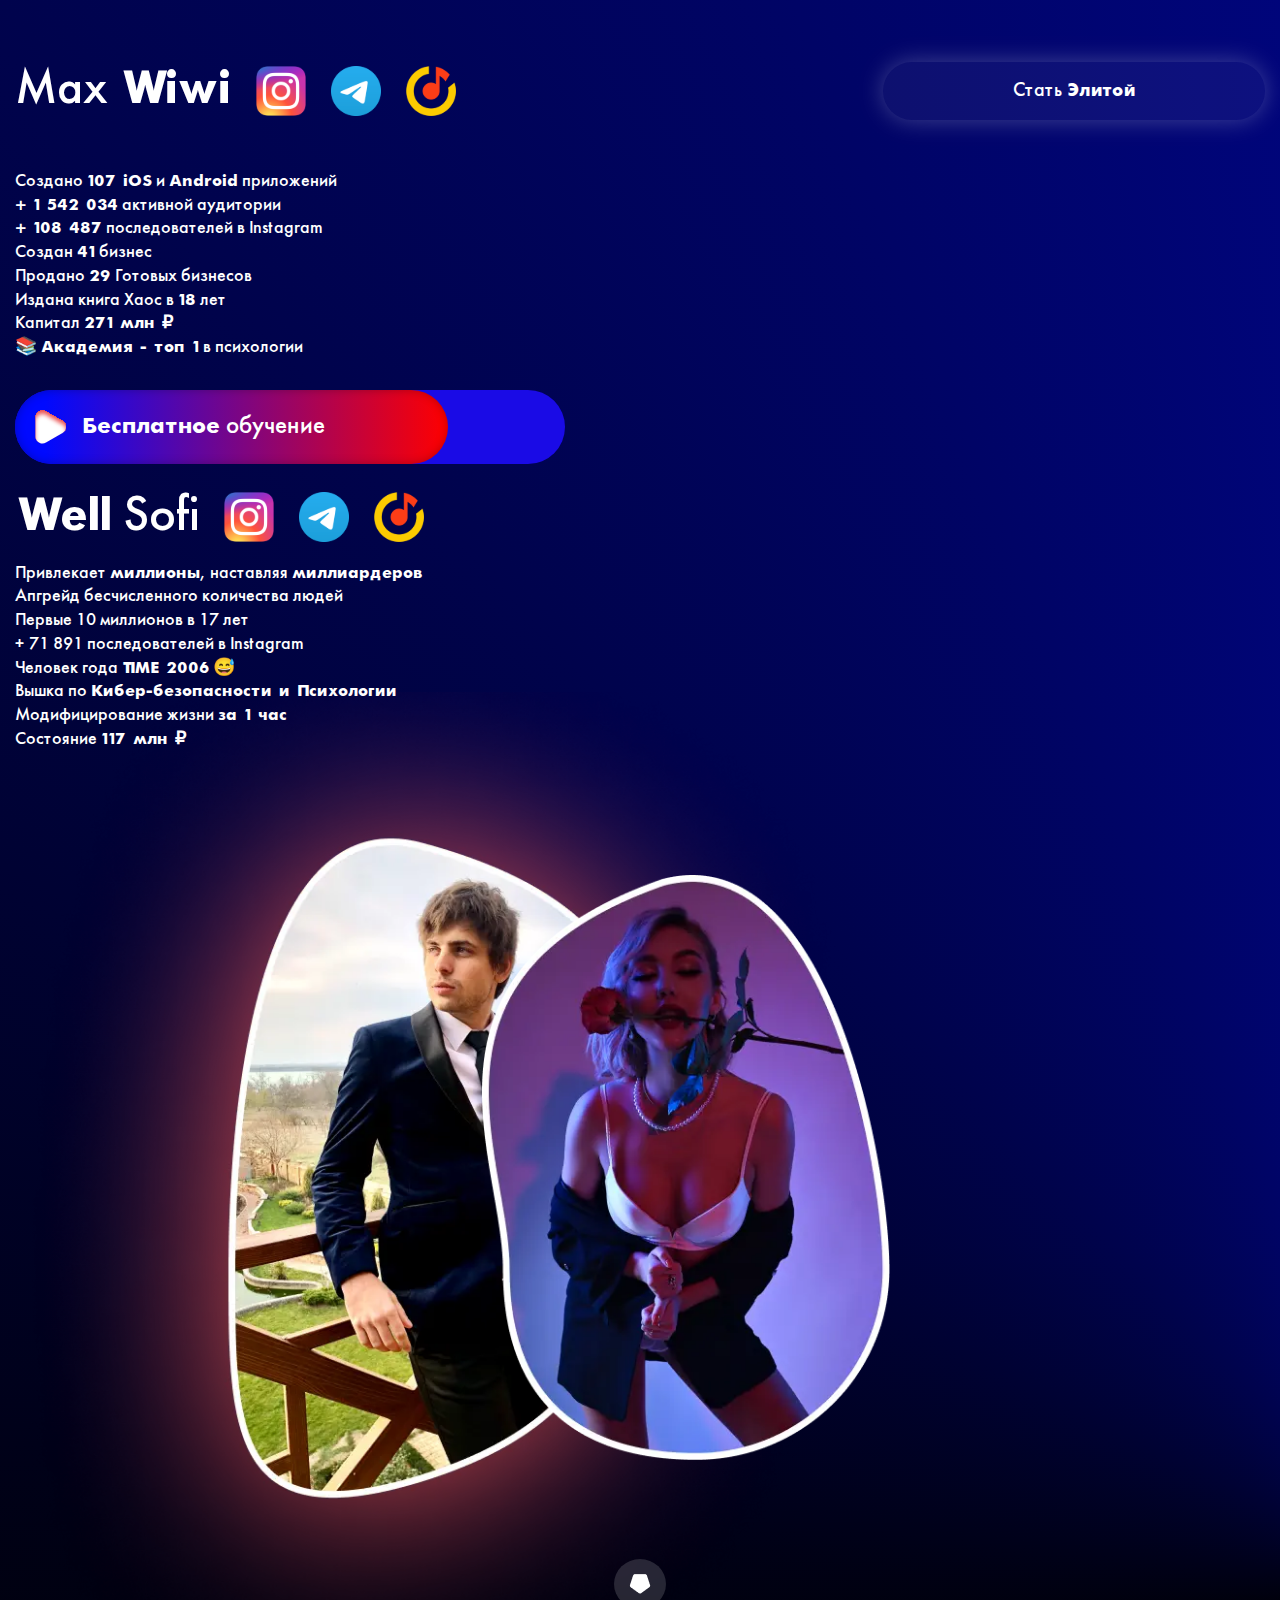
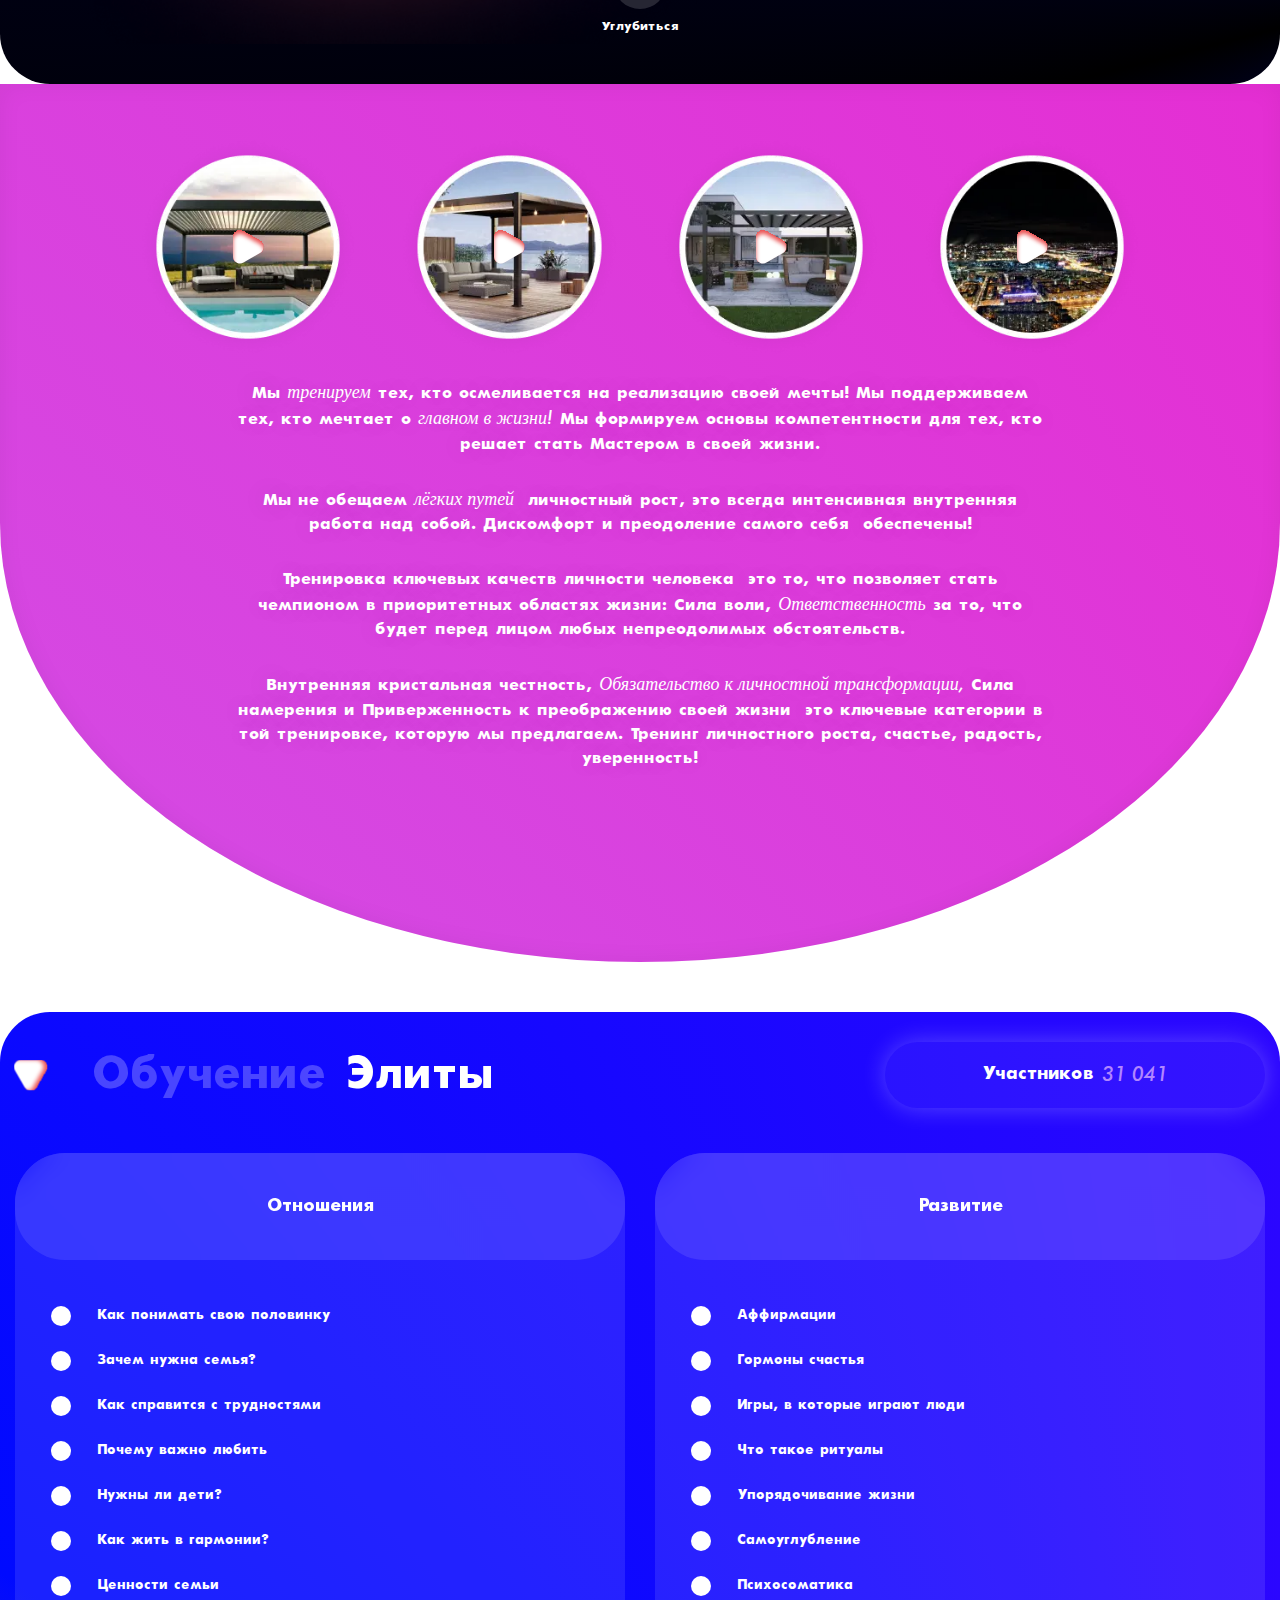
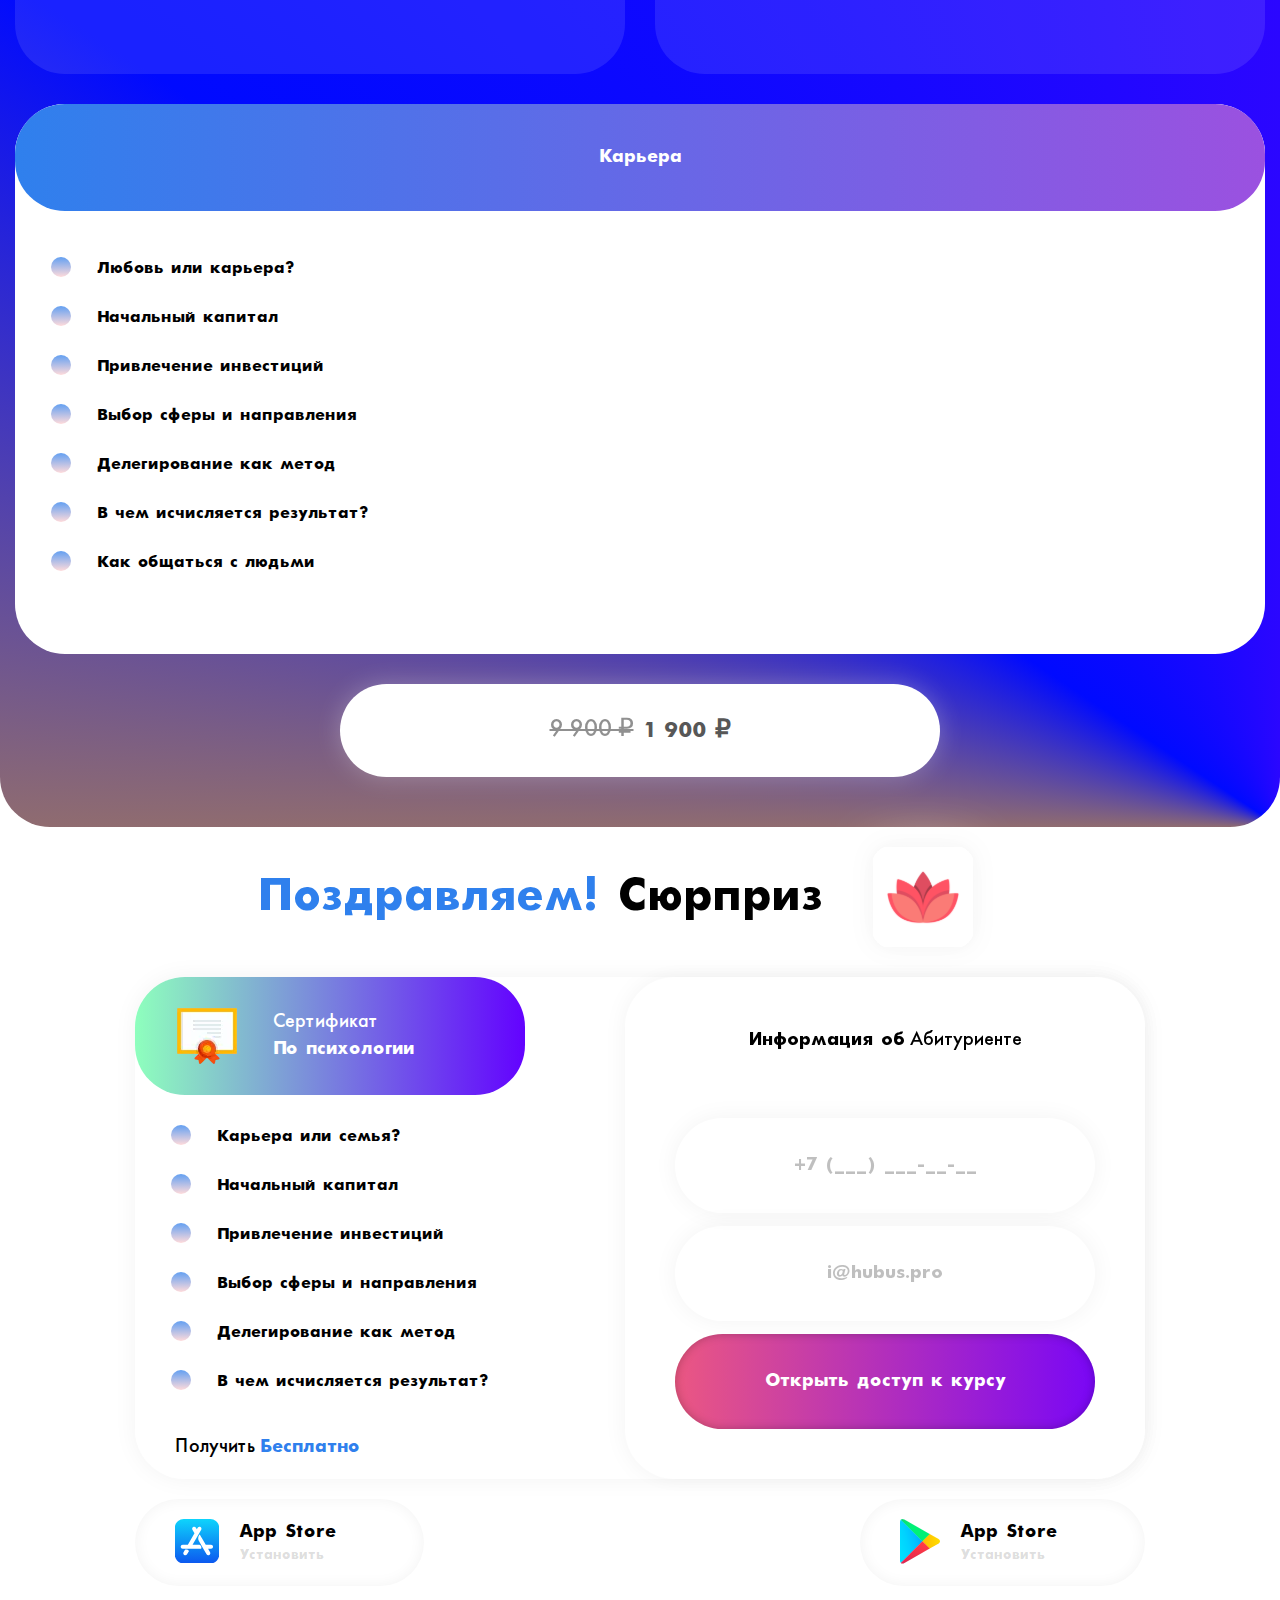
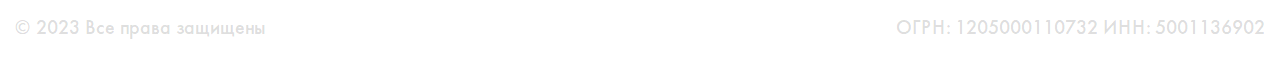
==== commit 3ecf59ee: "Add files via upload" ====
--- a/index.html
+++ b/index.html
@@ -6,13 +6,18 @@
 	<meta charset="UTF-8">
 	<meta name="format-detection" content="telephone=no">
 	<!-- <style>body{opacity: 0;}</style> -->
-	<link rel="stylesheet" href="css/style.min.css?_v=20230126183340">
+	<link rel="stylesheet" href="css/style.min.css?_v=20230126192808">
 	<link rel="shortcut icon" href="favicon.svg">
 	<!-- <meta name="robots" content="noindex, nofollow"> -->
 	<meta name="viewport" content="width=device-width, initial-scale=1.0">
 </head>
 
 <body>
+	<div class="mask">
+		<div class="loader">
+			<img src="img/preloader.gif" alt="preload">
+		</div>
+	</div>
 	<div class="wrapper">
 		<header class="header">
 			<div class="header__container">
@@ -541,10 +546,10 @@
 									Получить <span>Бесплатно</span>
 								</div>
 							</div>
-							<form class="surprise__form form">
+							<form action="acquaintance.html" class="surprise__form form">
 								<div class="form__title"><span>Информация об</span> Абитуриенте</div>
 								<div class="form__input">
-									<input autocomplete="off" type="tel" name="form[]" data-error="Ошибка" placeholder="+7" class="input input_tel">
+									<input autocomplete="off" type="tel" name="form[]" data-error="Ошибка" placeholder="+7 (___) ___-__-__" class="input input_tel">
 								</div>
 								<div class="form__input">
 									<input autocomplete="off" type="email" name="form[]" data-error="Ошибка" placeholder="i@hubus.pro" class="input">
@@ -554,7 +559,7 @@
 						</div>
 						<div class="surprise__bottom bottom-surprise">
 							<div class="bottom-surprise__row">
-								<a href="https://aca.taplink.ws" class="bottom-surprise__item surprise-app">
+								<a href="https://play.google.com/store/apps/details?id=ru.union.app" class="bottom-surprise__item surprise-app">
 									<div class="surprise-app__row">
 										<div class="surprise-app__icon">
 											<img src="img/icons/ios.svg" alt="icon">
@@ -569,7 +574,7 @@
 										</div>
 									</div>
 								</a>
-								<a href="https://aca.taplink.ws" class="bottom-surprise__item surprise-app">
+								<a href="https://apps.apple.com/ru/app/id1550318991" class="bottom-surprise__item surprise-app">
 									<div class="surprise-app__row">
 										<div class="surprise-app__icon">
 											<img src="img/icons/gplay.svg" alt="icon">
@@ -612,7 +617,7 @@
 </div>
  -->
 
-	<script src="js/app.min.js?_v=20230126183340"></script>
+	<script src="js/app.min.js?_v=20230126192808"></script>
 </body>
 
 </html>--- a/css/style.min.css
+++ b/css/style.min.css
@@ -1 +1 @@
-@charset "UTF-8";@font-face{font-family:Futura;font-display:swap;src:url(../fonts/futura_bold.woff2) format("woff2"),url(../fonts/futura_bold.woff) format("woff");font-weight:700;font-style:normal}@font-face{font-family:Futura;font-display:swap;src:url(../fonts/Futura_Medium_Italic.woff2) format("woff2"),url(../fonts/Futura_Medium_Italic.woff) format("woff");font-weight:500;font-style:italic}@font-face{font-family:Futura;font-display:swap;src:url(../fonts/Futura_Medium.woff2) format("woff2"),url(../fonts/Futura_Medium.woff) format("woff");font-weight:500;font-style:normal}*{padding:0;margin:0;border:0}*,:after,:before{-webkit-box-sizing:border-box;box-sizing:border-box}body,html{height:100%;min-width:320px}body{color:#fff;line-height:1;font-family:Futura;font-size:.875rem;-ms-text-size-adjust:100%;-moz-text-size-adjust:100%;-webkit-text-size-adjust:100%;-webkit-font-smoothing:antialiased;-moz-osx-font-smoothing:grayscale}button,input,textarea{font-family:Futura;font-size:inherit}button{cursor:pointer;color:inherit;background-color:inherit}a{color:inherit}a:link,a:visited{text-decoration:none}a:hover{text-decoration:none}ul li{list-style:none}img{vertical-align:top}h1,h2,h3,h4,h5,h6{font-weight:inherit;font-size:inherit}.lock body{overflow:hidden;-ms-touch-action:none;touch-action:none}.wrapper{min-height:100%;display:-webkit-box;display:-ms-flexbox;display:flex;-webkit-box-orient:vertical;-webkit-box-direction:normal;-ms-flex-direction:column;flex-direction:column;overflow:hidden}.wrapper>main{-webkit-box-flex:1;-ms-flex:1 1 auto;flex:1 1 auto}.wrapper>*{min-width:0}[class*=__container]{max-width:81.875rem;-webkit-box-sizing:content-box;box-sizing:content-box;margin:0 auto;padding:0 .9375rem}[class*=-ibg]{position:relative}[class*=-ibg] img,[class*=-ibg] video{position:absolute;width:100%;height:100%;top:0;left:0;-o-object-fit:cover;object-fit:cover}[class*=-ibg_contain] img{-o-object-fit:contain;object-fit:contain}.btn{font-size:1.25rem;line-height:1.35;text-align:center;background:rgba(255,255,255,.05);-webkit-box-shadow:0 0 25px rgba(255,255,255,.25);box-shadow:0 0 25px rgba(255,255,255,.25);border-radius:56px;-webkit-transition:.4s;-o-transition:.4s;transition:.4s}._bold{font-weight:700}._italic{font-weight:500;font-style:italic}@-webkit-keyframes gradient{0%{background-position:0 50%}50%{background-position:100% 50%}100%{background-position:0 50%}}@keyframes gradient{0%{background-position:0 50%}50%{background-position:100% 50%}100%{background-position:0 50%}}.nav-video{opacity:0;visibility:hidden;position:absolute;-webkit-transition:.4s;-o-transition:.4s;transition:.4s;bottom:0;width:100%;left:0}.nav-video__row{padding:1.875rem 2.1875rem;display:-webkit-box;display:-ms-flexbox;display:flex;-webkit-box-align:center;-ms-flex-align:center;align-items:center;-webkit-box-pack:justify;-ms-flex-pack:justify;justify-content:space-between;gap:2.1875rem}.nav-video__range{-webkit-box-flex:1;-ms-flex:1 1 auto;flex:1 1 auto}.nav-video__range input{width:100%}.nav-video__screen{display:-webkit-box;display:-ms-flexbox;display:flex;gap:1.875rem;-webkit-box-align:center;-ms-flex-align:center;align-items:center}.nav-video__screen span{font-size:1.25rem;line-height:1.35;font-weight:700;opacity:.25}.nav-video__icon{opacity:1;width:35px;height:35px}.acquaintance__video._active .nav-video{opacity:1;visibility:visible}.header{position:absolute;top:0;left:0;width:100%;z-index:2}@supports (padding-top:clamp(1.875rem ,1.2867647059rem + 2.9411764706vw ,3.75rem)){.header{padding-top:clamp(1.875rem ,1.2867647059rem + 2.9411764706vw ,3.75rem)}}@supports not (padding-top:clamp(1.875rem ,1.2867647059rem + 2.9411764706vw ,3.75rem)){.header{padding-top:calc(1.875rem + 1.875 * (100vw - 20rem)/ 63.75)}}.header__row{display:-webkit-box;display:-ms-flexbox;display:flex;gap:1.25rem;-webkit-box-pack:justify;-ms-flex-pack:justify;justify-content:space-between;-webkit-box-align:center;-ms-flex-align:center;align-items:center}.left-header__row{display:-webkit-box;display:-ms-flexbox;display:flex;gap:1.5625rem;-webkit-box-align:center;-ms-flex-align:center;align-items:center}.left-header__logo{font-weight:500;line-height:1.32}@supports (font-size:clamp(2.8125rem ,2.7144607843rem + 0.4901960784vw ,3.125rem)){.left-header__logo{font-size:clamp(2.8125rem ,2.7144607843rem + .4901960784vw ,3.125rem)}}@supports not (font-size:clamp(2.8125rem ,2.7144607843rem + 0.4901960784vw ,3.125rem)){.left-header__logo{font-size:calc(2.8125rem + .3125 * (100vw - 20rem)/ 63.75)}}.left-header__social{display:-webkit-box;display:-ms-flexbox;display:flex;gap:1.5625rem}.left-header__icon img{-webkit-transition:.4s;-o-transition:.4s;transition:.4s;max-width:50px}.right-header__btn{display:block;padding:.96875rem 1.875rem;min-width:23.875rem}.header_acquaintance{position:relative;padding:4.3125rem 0 2.125rem 0}.header__left{display:-webkit-box;display:-ms-flexbox;display:flex;-webkit-box-align:center;-ms-flex-align:center;align-items:center;gap:2.875rem}.header__icon img{max-width:100%}.header__text{color:rgba(0,0,0,.15);font-size:3.125rem;line-height:1.32;font-weight:700}.header__text span{color:#000}.header__btn{background:-webkit-gradient(linear,left top,right top,from(#2f80ed),to(#eb5757));background:-o-linear-gradient(left,#2f80ed 0,#eb5757 100%);background:linear-gradient(90deg,#2f80ed 0,#eb5757 100%);-webkit-box-shadow:0 0 25px rgba(255,255,255,.25);box-shadow:0 0 25px rgba(255,255,255,.25);border-radius:56px;padding:1rem 1.5625rem;display:block;min-width:382px;background-size:150% 150%}.footer{padding-bottom:1.5625rem}.footer__row{display:-webkit-box;display:-ms-flexbox;display:flex;-webkit-box-pack:justify;-ms-flex-pack:justify;justify-content:space-between;gap:1.875rem;font-size:1.25rem;line-height:1.35;font-weight:500;color:rgba(0,0,0,.15)}.main-section{-webkit-animation:gradient 10s ease infinite;animation:gradient 10s ease infinite;padding-bottom:2.5rem;position:relative;background:conic-gradient(from 101.86deg at 44.81% 37.73%,#000aff 0deg,#000 153.75deg,#000aff 360deg);background-size:250% 250%;border-radius:0 0 50px 50px}.main-section__row{display:-webkit-box;display:-ms-flexbox;display:flex;-webkit-box-pack:justify;-ms-flex-pack:justify;justify-content:space-between;gap:2.5rem}.main-section__icon{padding:15px;position:relative;-webkit-transition:.4s;-o-transition:.4s;transition:.4s;margin-bottom:.625rem}.main-section__icon::after{content:"";position:absolute;width:100%;height:100%;background:rgba(255,255,255,.15);-webkit-backdrop-filter:blur(12.5px);backdrop-filter:blur(12.5px);border-radius:50%;left:50%;top:50%;-webkit-transform:translate(-50%,-50%);-ms-transform:translate(-50%,-50%);transform:translate(-50%,-50%)}.main-section__scroll{display:-webkit-box;display:-ms-flexbox;display:flex;-webkit-box-orient:vertical;-webkit-box-direction:normal;-ms-flex-direction:column;flex-direction:column;text-align:center;-webkit-box-align:center;-ms-flex-align:center;align-items:center;position:absolute;bottom:3.125rem;left:50%;-webkit-transform:translate(-50%,0);-ms-transform:translate(-50%,0);transform:translate(-50%,0);-webkit-transition:.4s;-o-transition:.4s;transition:.4s;font-weight:700}.main-section__scroll img{position:relative;z-index:2;max-width:22px}.main-section__scroll span{display:block}.left-main{padding-top:10rem}.left-main__text{font-weight:500;font-size:1.125rem;line-height:1.3181818182}.left-main__text:not(:last-child){max-width:27.1875rem;padding-bottom:1.875rem}.left-main__row{padding-bottom:.6875rem;display:-webkit-box;display:-ms-flexbox;display:flex;-webkit-box-align:center;-ms-flex-align:center;align-items:center;gap:1.5625rem}.left-main__logo{font-size:3.125rem;line-height:1.32}.left-main__social{display:-webkit-box;display:-ms-flexbox;display:flex;gap:1.5625rem}.left-main__icon img{-webkit-transition:.4s;-o-transition:.4s;transition:.4s}.btn-main{font-size:1.5625rem;line-height:1.32;max-width:27.0625rem;position:relative;margin-bottom:1.25rem;display:block}.btn-main__row{-webkit-transition:1s;-o-transition:1s;transition:1s;padding:1.25rem;display:-webkit-box;display:-ms-flexbox;display:flex;-webkit-box-shadow:inset 0 0 10px rgba(0,0,0,.25);box-shadow:inset 0 0 10px rgba(0,0,0,.25);border-radius:50px;position:relative;z-index:2;background:-webkit-gradient(linear,left top,right top,color-stop(6.77%,#000aff),to(red));background:-o-linear-gradient(left,#000aff 6.77%,red 100%);background:linear-gradient(90deg,#000aff 6.77%,red 100%);-webkit-box-align:center;-ms-flex-align:center;align-items:center;gap:1rem}.right-main{padding-top:1.875rem;position:relative;-webkit-box-flex:0;-ms-flex:0 0 56.4885496183%;flex:0 0 56.4885496183%}.right-main__image img{display:block;max-width:100%}.right-main__image:last-child{position:absolute;top:30%}@supports (right:clamp(-5rem ,21.3888888889rem + -27.7777777778vw ,-1.875rem)){.right-main__image:last-child{right:clamp(-5rem ,21.3888888889rem + -27.7777777778vw ,-1.875rem)}}@supports not (right:clamp(-5rem ,21.3888888889rem + -27.7777777778vw ,-1.875rem)){.right-main__image:last-child{right:calc(-1.875rem + -3.125 * (100vw - 83.75rem)/ 11.25)}}.right-main__image:not(:last-child){top:0}.familiarization{-webkit-animation:gradient 10s ease infinite;animation:gradient 10s ease infinite;margin-bottom:3.125rem;position:relative;padding:3.125rem 0 9.375rem 0;border-bottom-right-radius:50%;border-bottom-left-radius:50%;background:conic-gradient(from 180deg at 50% 73.98%,#0029ff 0deg,#00dfff 71.17deg,#cd57eb 112.5deg,#ff00b8 200.57deg,#7593ff 288.75deg,#0029ff 360deg);background-size:400% 400%;-webkit-box-shadow:inset 0 0 25px rgba(0,0,0,.05);box-shadow:inset 0 0 25px rgba(0,0,0,.05)}.familiarization__container{position:relative;z-index:2}.familiarization__text{font-weight:700;max-width:54.375rem;max-width:64.9253731343%;margin:auto;font-weight:700;font-size:1.125rem;line-height:1.35;text-align:center;text-shadow:0 0 25px rgba(0,0,0,.15)}.familiarization__text p:not(:last-child){padding-bottom:1.875rem}.familiarization__left-text{position:absolute;left:-45%;top:0;font-weight:500;width:100%;font-size:3.125rem;line-height:1.32;color:#7fbff9;-webkit-transform:rotate(-90deg);-ms-transform:rotate(-90deg);transform:rotate(-90deg)}.familiarization__left-text span{color:#000}.familiarization__right-text{position:absolute;right:-45%;bottom:180px;font-weight:500;font-size:3.125rem;width:100%;text-align:center;line-height:1.32;color:#7fbff9;-webkit-transform:rotate(90deg);-ms-transform:rotate(90deg);transform:rotate(90deg)}.familiarization__right-text span{color:#000;font-weight:500}.videos-familiarization{padding-bottom:1.25rem}.videos-familiarization__row{display:-ms-grid;display:grid;-ms-grid-columns:(1fr)[4];grid-template-columns:repeat(4,1fr);gap:4.375rem;max-width:63.125rem;margin:auto}.videos-familiarization__item{-webkit-box-flex:0;-ms-flex:0 1 25%;flex:0 1 25%;position:relative;cursor:pointer}.videos-familiarization__preview-ibg{padding-bottom:100%;overflow:hidden;min-width:150px;border-radius:50%}.videos-familiarization__preview-ibg img{-webkit-transition:.4s;-o-transition:.4s;transition:.4s}.videos-familiarization__icon{position:absolute;top:50%;left:50%;-webkit-transform:translate(-50%,-50%);-ms-transform:translate(-50%,-50%);transform:translate(-50%,-50%)}.courses{padding:1.875rem 0 3.125rem 0;background:conic-gradient(from 90deg at 50% 50%,#7000ff 0deg,red 58.12deg,#ffb800 153.75deg,#000aff 213.75deg,#7000ff 360deg);background-size:200% 200%;-webkit-animation:gradient 10s ease infinite;animation:gradient 10s ease infinite;border-radius:50px}.courses__row{display:-ms-grid;display:grid;-ms-grid-columns:(1fr)[3];grid-template-columns:repeat(3,1fr);gap:1.875rem;padding-bottom:1.875rem}.top-courses{padding-bottom:2.8125rem}.top-courses__row{display:-webkit-box;display:-ms-flexbox;display:flex;-webkit-box-pack:justify;-ms-flex-pack:justify;justify-content:space-between;gap:1.25rem}.top-courses__title{display:-webkit-box;display:-ms-flexbox;display:flex;-webkit-box-align:center;-ms-flex-align:center;align-items:center}.top-courses__icon{-webkit-transform:rotate(90deg);-ms-transform:rotate(90deg);transform:rotate(90deg)}.top-courses__icon img{max-width:100%}.top-courses__title-text{padding-left:2.8125rem;font-size:3.125rem;line-height:1.32;font-weight:700}.top-courses__title-text span:not(:last-child){color:rgba(255,255,255,.25)}.top-courses__participants{padding:1rem 1.25rem;min-width:380px;background:rgba(255,255,255,.05);-webkit-box-shadow:0 0 25px rgba(255,255,255,.25);box-shadow:0 0 25px rgba(255,255,255,.25);border-radius:56px;text-align:center;display:-webkit-box;display:-ms-flexbox;display:flex;-webkit-box-pack:center;-ms-flex-pack:center;justify-content:center;-webkit-box-align:center;-ms-flex-align:center;align-items:center;gap:.5rem;font-size:1.25rem;line-height:1.35;font-weight:700}.top-courses__participants span{font-weight:500;font-style:italic;color:#b186ff}.course{position:relative;background:rgba(255,255,255,.1);border-radius:50px}.course_white{background-color:#fff}.course_white .course__title{background:-webkit-gradient(linear,left top,right top,from(#2f80ed),to(#9b51e0));background:-o-linear-gradient(left,#2f80ed 0,#9b51e0 100%);background:linear-gradient(90deg,#2f80ed 0,#9b51e0 100%);-webkit-backdrop-filter:blur(12.5px);backdrop-filter:blur(12.5px)}.course_white .course__list span{color:#000}.course_white .course__list span::before{background:-webkit-gradient(linear,left top,left bottom,from(rgba(47,128,237,.75)),to(rgba(255,0,0,.1425)));background:-o-linear-gradient(top,rgba(47,128,237,.75) 0,rgba(255,0,0,.1425) 100%);background:linear-gradient(180deg,rgba(47,128,237,.75) 0,rgba(255,0,0,.1425) 100%);-webkit-transition:.4s;-o-transition:.4s;transition:.4s}.course__title{background:rgba(255,255,255,.1);-webkit-backdrop-filter:blur(12.5px);backdrop-filter:blur(12.5px);display:-webkit-box;display:-ms-flexbox;display:flex;-webkit-box-align:center;-ms-flex-align:center;align-items:center;-webkit-box-pack:center;-ms-flex-pack:center;justify-content:center;border-radius:50px;padding:2.5rem 0;font-size:1.25rem;line-height:1.35;font-weight:700;margin-bottom:2.875rem;text-align:center}.course__list{padding:0 2.25rem 3.375rem 2.25rem}.course__list span{display:block;padding-left:2.8125rem;font-size:.9375rem;line-height:1.3333333333;font-weight:700;position:relative;padding-left:2.875rem;-webkit-transition:.4s;-o-transition:.4s;transition:.4s}.course__list span:not(:last-child){margin-bottom:1.5625rem}.course__list span::before{-webkit-transition:.4s;-o-transition:.4s;transition:.4s;top:0;left:0;position:absolute;content:"";width:20px;height:20px;border-radius:50%;background-color:#fff}.course__list-item{cursor:pointer}.course__tip-text{pointer-events:none;-webkit-transition:.4s;-o-transition:.4s;transition:.4s;position:absolute;opacity:0;visibility:hidden;top:0;right:-7.5rem;max-width:20.75rem;padding:1.875rem 1.25rem;background-color:rgba(117,114,228,.2);-webkit-backdrop-filter:blur(10px);backdrop-filter:blur(10px);z-index:2;font-size:.9375rem;line-height:1.3333333333;font-weight:700;border-radius:25px}.course__btn-wrapper{text-align:center}.course__btn{display:-webkit-inline-box;display:-ms-inline-flexbox;display:inline-flex;-webkit-box-pack:center;-ms-flex-pack:center;justify-content:center;gap:.625rem;padding:1.875rem;min-width:37.5rem;background-color:#fff;color:#575757;font-size:1.5625rem;line-height:1.32;font-weight:700;-webkit-transition:.4s;-o-transition:.4s;transition:.4s}.course__btn span:not(:last-child){text-decoration-line:line-through;opacity:.66;font-weight:500}.surprise{margin-top:-1.875rem;padding:0 0 1.875rem 0}.surprise__container{position:relative}.surprise__body{max-width:63.125rem;margin:auto}.surprise__title{text-align:center;display:-webkit-box;display:-ms-flexbox;display:flex;-webkit-box-pack:center;-ms-flex-pack:center;justify-content:center;font-size:3.125rem;line-height:1.32;font-weight:700;-webkit-box-align:center;-ms-flex-align:center;align-items:center}.surprise__title span{color:#000}.surprise__title span:not(:last-child){color:#2f80ed}.surprise__row{margin-top:-20px;-webkit-box-pack:justify;-ms-flex-pack:justify;justify-content:space-between;margin-bottom:1.25rem;display:-webkit-box;display:-ms-flexbox;display:flex;gap:4.375rem;background:#fff;-webkit-box-shadow:0 0 25px rgba(0,0,0,.05);box-shadow:0 0 25px rgba(0,0,0,.05);-webkit-backdrop-filter:blur(12.5px);backdrop-filter:blur(12.5px);border-radius:50px}.surprise__course .course{-webkit-box-flex:1;-ms-flex:1 1 auto;flex:1 1 auto}.surprise__course .course__list{padding-bottom:2.5rem}.surprise__course .course__list-item:not(:last-child){padding-bottom:1.5625rem}.surprise__course .course__bottom{padding-left:2.5rem;font-size:1.25rem;line-height:1.35;color:#000;font-weight:500}.surprise__course .course__bottom span{color:#2f80ed;font-weight:700}.top-course__row{background:-webkit-gradient(linear,left top,right top,from(#8effbd),to(#6302ff));background:-o-linear-gradient(left,#8effbd 0,#6302ff 100%);background:linear-gradient(90deg,#8effbd 0,#6302ff 100%);-webkit-backdrop-filter:blur(12.5px);backdrop-filter:blur(12.5px);padding:1.6875rem 2.5rem;border-radius:50px;display:-webkit-box;display:-ms-flexbox;display:flex;-webkit-box-align:center;-ms-flex-align:center;align-items:center;gap:2.125rem;margin-bottom:1.875rem}.top-course__text{font-size:1.25rem;line-height:1.35}.form{padding:3.125rem;background:#fff;-webkit-box-shadow:0 0 25px rgba(0,0,0,.05);box-shadow:0 0 25px rgba(0,0,0,.05);-webkit-backdrop-filter:blur(12.5px);backdrop-filter:blur(12.5px);text-align:center;border-radius:50px;-webkit-box-flex:0;-ms-flex:0 0 51.4851485149%;flex:0 0 51.4851485149%}.form__title{color:#000;font-size:1.25rem;line-height:1.35;padding-bottom:4rem}.form__title span{font-weight:700}.form__input:not(:last-child){margin-bottom:.8125rem}.form__input input{text-align:center;font-size:1.25rem;line-height:1.35;font-weight:700;padding:2.125rem;width:100%;background:rgba(255,255,255,.02);-webkit-box-shadow:0 0 25px rgba(0,0,0,.05),inset 0 0 10px rgba(255,255,255,.25);box-shadow:0 0 25px rgba(0,0,0,.05),inset 0 0 10px rgba(255,255,255,.25);border-radius:50px}.form__input input::-webkit-input-placeholder{color:rgba(0,0,0,.25)}.form__input input::-moz-placeholder{color:rgba(0,0,0,.25)}.form__input input:-ms-input-placeholder{color:rgba(0,0,0,.25)}.form__input input::-ms-input-placeholder{color:rgba(0,0,0,.25)}.form__input input::placeholder{color:rgba(0,0,0,.25)}.form__btn{background:-webkit-gradient(linear,left top,right top,from(#eb5782),color-stop(54.17%,#7000ff),to(#2f80ed));background:-o-linear-gradient(left,#eb5782 0,#7000ff 54.17%,#2f80ed 100%);background:linear-gradient(90deg,#eb5782 0,#7000ff 54.17%,#2f80ed 100%);background-size:200% 200%;-webkit-box-shadow:inset 0 0 10px rgba(0,0,0,.25);box-shadow:inset 0 0 10px rgba(0,0,0,.25);border-radius:50px;padding:2.125rem;width:100%;font-size:1.25rem;line-height:1.35;font-weight:700;-webkit-transition:.4s;-o-transition:.4s;transition:.4s}.bottom-surprise__row{display:-webkit-box;display:-ms-flexbox;display:flex;-webkit-box-pack:justify;-ms-flex-pack:justify;justify-content:space-between;gap:1.25rem}.surprise-app{background:rgba(255,255,255,.25);-webkit-box-shadow:inset 0 0 15px rgba(0,0,0,.05);box-shadow:inset 0 0 15px rgba(0,0,0,.05);border-radius:68px;padding:1.25rem 5.5rem 1.25rem 2.5rem;-webkit-transition:.4s;-o-transition:.4s;transition:.4s}.surprise-app__row{display:-webkit-box;display:-ms-flexbox;display:flex;gap:1.25rem}.surprise-app__title{color:#000;font-size:1.25rem;line-height:1.35;font-weight:700}.surprise-app__subtitle{font-size:.9375rem;line-height:1.3333333333;font-weight:700;color:rgba(0,0,0,.15)}.acquaintance{padding-bottom:4.375rem}.acquaintance__body{max-width:1010px;margin:auto}.acquaintance__slider{padding-bottom:1.875rem}.acquaintance__slide{position:relative}.acquaintance__pause,.acquaintance__play{width:40px;height:40px;position:absolute;top:50%;left:50%;-webkit-transform:translate(-50%,-50%);-ms-transform:translate(-50%,-50%);transform:translate(-50%,-50%);opacity:0;visibility:hidden}.acquaintance__pause img,.acquaintance__play img{width:40px;height:40px}.acquaintance__pause._active,.acquaintance__play._active{opacity:1;visibility:visible}.acquaintance__video{max-height:412px;min-height:412px;position:relative;overflow:hidden;border-radius:50px}.acquaintance__video .plug img,.acquaintance__video video{position:absolute;top:0;left:0;width:100%;height:100%;-o-object-fit:cover;object-fit:cover;max-width:100%}.thumbs-body{position:relative}.thumbs__slider{overflow:visible;position:relative}.thumbs__arr{-webkit-transition:.4s;-o-transition:.4s;transition:.4s;position:absolute;right:-1.25rem;top:50%;-webkit-transform:translate(0,-50%);-ms-transform:translate(0,-50%);transform:translate(0,-50%)}.thumbs__arr.swiper-button-disabled{opacity:.6}.thumbs-slide{position:relative}.thumbs-slide__image{position:relative;padding-bottom:57.2222222222%}.thumbs-slide__image img{position:absolute;top:0;left:0;width:100%;height:100%;-o-object-fit:cover;object-fit:cover;border-radius:24px}.thumbs-slide.swiper-slide-thumb-active .thumbs-slide__text{color:#000}.thumbs-slide__text{-webkit-transition:.4s;-o-transition:.4s;transition:.4s;padding-left:1.25rem;font-weight:700;font-size:1.25rem;line-height:1.35;color:rgba(0,0,0,.15)}.thumbs-slide__icon{z-index:2;position:absolute;top:40%;left:50%;-webkit-transform:translate(-50%,-40%);-ms-transform:translate(-50%,-40%);transform:translate(-50%,-40%)}.swiper{overflow:hidden}.swiper-wrapper{width:100%;height:100%;-webkit-box-sizing:content-box;box-sizing:content-box;display:-webkit-box;display:-ms-flexbox;display:flex;position:relative}.swiper-vertical .swiper-wrapper{-webkit-box-orient:vertical;-webkit-box-direction:normal;-ms-flex-direction:column;flex-direction:column}.swiper-autoheight .swiper-wrapper{-webkit-box-align:start;-ms-flex-align:start;align-items:flex-start}.swiper-initialized .swiper-slide{-ms-flex-negative:0;flex-shrink:0}.swiper-android .swiper-slide,.swiper-android .swiper-wrapper{-webkit-transform:translate3d(0,0,0);transform:translate3d(0,0,0)}.swiper-button-lock{display:none!important}@media (min-width:47.99875em) and (any-hover:hover){.btn-main:hover .btn-main__row{background-position:433px 0}.btn-main:hover::after{width:100%}}@media (min-width:47.99875em){.btn-main::after{pointer-events:none;-webkit-transition:1s;-o-transition:1s;transition:1s;content:"";position:absolute;top:0;left:0;width:127%;height:100%;background-color:#1a0be6;border-radius:50px}}@media (min-width:83.75em){@supports (width:clamp(18.125rem ,-42.3611111111rem + 72.2222222222vw ,26.25rem)){.right-main__image:last-child img{width:clamp(18.125rem ,-42.3611111111rem + 72.2222222222vw ,26.25rem)}}@supports not (width:clamp(18.125rem ,-42.3611111111rem + 72.2222222222vw ,26.25rem)){.right-main__image:last-child img{width:calc(18.125rem + 8.125 * (100vw - 83.75rem)/ 11.25)}}}@media (max-width:85.375em){.main-section{padding-bottom:0}}@media (max-width:85.4375em){.left-main{padding-top:10.625rem}.familiarization{padding:1.25rem 0}}@media (max-width:83.75em){.header__left{gap:1.875rem}.header__text{font-size:2.375rem}.header__btn{min-width:300px}.main-section{padding-bottom:2.5rem}.main-section__row{-webkit-box-orient:vertical;-webkit-box-direction:normal;-ms-flex-direction:column;flex-direction:column}.right-main{display:-webkit-box;display:-ms-flexbox;display:flex;padding:0;margin-top:-100px;-webkit-box-pack:center;-ms-flex-pack:center;justify-content:center;-webkit-box-align:center;-ms-flex-align:center;align-items:center}.right-main__image:last-child{position:relative;left:-30%}.familiarization{padding:3.125rem 0 10rem 0}.familiarization__left-text,.familiarization__right-text{display:none}.videos-familiarization__row{gap:2.1875rem}.courses__row{-ms-grid-columns:(1fr)[2];grid-template-columns:repeat(2,1fr)}.course__tip-text{right:-.625rem}.surprise__course .course{-webkit-box-ordinal-group:2;-ms-flex-order:1;order:1}.form{-webkit-box-ordinal-group:4;-ms-flex-order:3;order:3}.thumbs__slider{margin-right:1.25rem}.thumbs__arr{right:.3125rem}}@media (max-width:61.99875em){.header__row{-webkit-box-align:start;-ms-flex-align:start;align-items:flex-start}.left-header__row{-webkit-box-orient:vertical;-webkit-box-direction:normal;-ms-flex-direction:column;flex-direction:column;-webkit-box-align:start;-ms-flex-align:start;align-items:flex-start}.left-header__social{gap:1.25rem}.left-header__icon img{max-width:2.5rem}.right-header__btn{min-width:auto;padding:.96875rem 3.75rem}.header_acquaintance{padding:2.8125rem 0 1.875rem 0}.header_acquaintance .header__row{-webkit-box-align:start;-ms-flex-align:start;align-items:flex-start}.header__text{font-size:2rem}.header__btn{min-width:0}.left-main{padding-top:12.5rem}.familiarization{border-bottom-right-radius:10%;border-bottom-left-radius:10%;padding:3.125rem 0 2.5rem 0}.familiarization__text{max-width:100%}.top-courses__row{-webkit-box-orient:vertical;-webkit-box-direction:normal;-ms-flex-direction:column;flex-direction:column;-webkit-box-align:center;-ms-flex-align:center;align-items:center}.surprise__title{padding-bottom:0;font-size:2.375rem}.surprise__row{-webkit-box-orient:vertical;-webkit-box-direction:normal;-ms-flex-direction:column;flex-direction:column;gap:3.125rem}.form{-webkit-box-shadow:0 0 25px transparent;box-shadow:0 0 25px transparent}.form{padding:1.25rem 0}.form__title{padding-bottom:1.875rem}}@media (max-width:47.99875em){.nav-video__screen span{display:none}.nav-video__screen span.nav-video__icon{display:block}.header__row{-webkit-box-orient:vertical;-webkit-box-direction:normal;-ms-flex-direction:column;flex-direction:column;-webkit-box-align:center;-ms-flex-align:center;align-items:center}.right-header__btn{font-size:1.125rem}.header__btn{margin-left:3.125rem}.footer__row{-webkit-box-orient:vertical;-webkit-box-direction:normal;-ms-flex-direction:column;flex-direction:column;gap:.625rem;text-align:center;font-size:1.125rem}.main-section{margin-bottom:1.875rem}.left-main{padding-top:18.75rem;display:-webkit-box;display:-ms-flexbox;display:flex;-webkit-box-align:center;-ms-flex-align:center;align-items:center;-webkit-box-orient:vertical;-webkit-box-direction:normal;-ms-flex-direction:column;flex-direction:column;text-align:center}.left-main__text{font-size:1.25rem}.left-main__text:not(:last-child){max-width:37.5rem}.left-main__text{max-width:37.5rem}.btn-main{font-size:1.375rem}.btn-main__icon img{max-width:1.5625rem}.right-main{margin-top:-50px}.right-main__image img{min-width:550px;padding-left:70px}.right-main__image:last-child img{min-width:300px}@supports (left:clamp(-17.5rem ,-20.0490196078rem + 12.7450980392vw ,-9.375rem)){.right-main__image:last-child{left:clamp(-17.5rem ,-20.0490196078rem + 12.7450980392vw ,-9.375rem)}}@supports not (left:clamp(-17.5rem ,-20.0490196078rem + 12.7450980392vw ,-9.375rem)){.right-main__image:last-child{left:calc(-17.5rem + 8.125 * (100vw - 20rem)/ 63.75)}}.familiarization{margin-bottom:1.875rem}.familiarization{padding:4.375rem 0}.videos-familiarization__row{-ms-grid-columns:(1fr)[2];grid-template-columns:repeat(2,1fr)}.videos-familiarization__row{-ms-flex-wrap:wrap;flex-wrap:wrap;gap:0}.courses__row{-ms-grid-columns:(1fr)[1];grid-template-columns:repeat(1,1fr)}.top-courses{padding-bottom:2.8125rem}.top-courses__icon{display:none}.top-courses__title-text{text-align:center;font-size:2.375rem;padding-left:1.875rem;padding:0}.top-courses__participants{min-width:0;padding:1rem 3.125rem}.course__title{padding:1.5625rem 0}.course__list{padding:0 1.25rem 1.875rem 1.25rem}.course__list span{padding-left:2.1875rem}.course__btn{min-width:0;width:100%;font-size:1.25rem}.surprise{margin:0;padding:1.875rem 0}.surprise__title{font-size:2rem;padding-bottom:1.875rem}.surprise__icon{display:none}.surprise__row{margin:0;padding:0 .9375rem;margin-bottom:1.25rem}.top-course__row{gap:1.25rem;padding:1.25rem 1.875rem}.top-course__icon img{max-width:3.125rem}.form{padding:0}.form__input input{padding:1.25rem;font-size:1.125rem}.form__btn{padding:1.25rem}.bottom-surprise__row{-webkit-box-orient:vertical;-webkit-box-direction:normal;-ms-flex-direction:column;flex-direction:column}.surprise-app__row{-webkit-box-pack:center;-ms-flex-pack:center;justify-content:center}.acquaintance__slider{padding-bottom:0}.thumbs-slide__image{padding-bottom:80%}}@media (max-width:37.5em){.left-main__text{font-size:1.125rem}.left-main__row{-webkit-box-orient:vertical;-webkit-box-direction:normal;-ms-flex-direction:column;flex-direction:column;gap:.9375rem}.left-main__social{gap:.9375rem}.left-main__icon img{max-width:2.5rem}.btn-main{font-size:1.25rem}}@media (max-width:31.25em){@supports (min-width:clamp(34.375rem ,28.4926470588rem + 29.4117647059vw ,53.125rem)){.right-main__image img{min-width:clamp(34.375rem ,28.4926470588rem + 29.4117647059vw ,53.125rem)}}@supports not (min-width:clamp(34.375rem ,28.4926470588rem + 29.4117647059vw ,53.125rem)){.right-main__image img{min-width:calc(34.375rem + 18.75 * (100vw - 20rem)/ 63.75)}}@supports (padding-left:clamp(5.625rem ,18.762254902rem + -15.6862745098vw ,15.625rem)){.right-main__image img{padding-left:clamp(5.625rem ,18.762254902rem + -15.6862745098vw ,15.625rem)}}@supports not (padding-left:clamp(5.625rem ,18.762254902rem + -15.6862745098vw ,15.625rem)){.right-main__image img{padding-left:calc(15.625rem + -10 * (100vw - 20rem)/ 63.75)}}@supports (min-width:clamp(25rem ,16.1764705882rem + 44.1176470588vw ,53.125rem)){.right-main__image:last-child img{min-width:clamp(25rem ,16.1764705882rem + 44.1176470588vw ,53.125rem)}}@supports not (min-width:clamp(25rem ,16.1764705882rem + 44.1176470588vw ,53.125rem)){.right-main__image:last-child img{min-width:calc(25rem + 28.125 * (100vw - 20rem)/ 63.75)}}@supports (left:clamp(-21.875rem ,-22.8553921569rem + 4.9019607843vw ,-18.75rem)){.right-main__image:last-child{left:clamp(-21.875rem ,-22.8553921569rem + 4.9019607843vw ,-18.75rem)}}@supports not (left:clamp(-21.875rem ,-22.8553921569rem + 4.9019607843vw ,-18.75rem)){.right-main__image:last-child{left:calc(-21.875rem + 3.125 * (100vw - 20rem)/ 63.75)}}}@media (max-width:29.99875em){.header__left{gap:.9375rem}.header__icon img{max-width:1.6875rem}.header__text{font-size:1.5625rem}.header__btn{margin-left:1.875rem}.main-section__scroll{bottom:1.25rem}.top-courses__title-text{font-size:1.75rem}.form__btn{font-size:.99375rem}.thumbs-slide__text{padding-left:10px;font-size:1.125rem}}@media (max-width:83.75em) and (min-width:47.99875em){.course_white{-webkit-box-ordinal-group:4;-ms-flex-order:3;order:3;-ms-grid-column-span:2;grid-column:span 2}.course_white .course__list-item span{font-size:1.125rem}}@media (any-hover:hover){.btn:hover{-webkit-box-shadow:0 0 75px rgba(255,255,255,.25);box-shadow:0 0 75px rgba(255,255,255,.25)}.left-header__icon img:hover{-webkit-transform:scale(1.2);-ms-transform:scale(1.2);transform:scale(1.2)}.header__btn:hover{background-position:100% 50%}.main-section__scroll:hover .main-section__icon{-webkit-transform:scale(1.2);-ms-transform:scale(1.2);transform:scale(1.2)}.left-main__icon img:hover{-webkit-transform:scale(1.2);-ms-transform:scale(1.2);transform:scale(1.2)}.videos-familiarization__item:hover .videos-familiarization__preview-ibg img{-webkit-transform:scale(1.2);-ms-transform:scale(1.2);transform:scale(1.2)}.course_white .course__list-item:hover span{color:#8c79a8}.course_white .course__list-item:hover span::before{background:-webkit-gradient(linear,left top,left bottom,from(rgba(47,128,237,.75)),to(rgba(255,0,0,.6)));background:-o-linear-gradient(top,rgba(47,128,237,.75) 0,rgba(255,0,0,.6) 100%);background:linear-gradient(180deg,rgba(47,128,237,.75) 0,rgba(255,0,0,.6) 100%)}.course__list-item:hover span{color:rgba(255,255,255,.5)}.course__list-item:hover span::before{background:rgba(255,255,255,.25)}.course__list-item:hover .course__tip-text{pointer-events:none;top:-1.875rem;opacity:1;visibility:visible}.course__btn:hover{-webkit-box-shadow:0 0 5px rgba(0,0,0,.5215686275);box-shadow:0 0 5px rgba(0,0,0,.5215686275)}.form__btn:hover{background-position:100% 50%}.surprise-app:hover{-webkit-box-shadow:inset 0 0 265px rgba(0,0,0,.05);box-shadow:inset 0 0 265px rgba(0,0,0,.05)}}+@charset "UTF-8";@font-face{font-family:Futura;font-display:swap;src:url(../fonts/futura_bold.woff2) format("woff2"),url(../fonts/futura_bold.woff) format("woff");font-weight:700;font-style:normal}@font-face{font-family:Futura;font-display:swap;src:url(../fonts/Futura_Medium_Italic.woff2) format("woff2"),url(../fonts/Futura_Medium_Italic.woff) format("woff");font-weight:500;font-style:italic}@font-face{font-family:Futura;font-display:swap;src:url(../fonts/Futura_Medium.woff2) format("woff2"),url(../fonts/Futura_Medium.woff) format("woff");font-weight:500;font-style:normal}*{padding:0;margin:0;border:0}*,:after,:before{-webkit-box-sizing:border-box;box-sizing:border-box}body,html{height:100%;min-width:320px}body{color:#fff;line-height:1;font-family:Futura;font-size:.875rem;-ms-text-size-adjust:100%;-moz-text-size-adjust:100%;-webkit-text-size-adjust:100%;-webkit-font-smoothing:antialiased;-moz-osx-font-smoothing:grayscale}button,input,textarea{font-family:Futura;font-size:inherit}button{cursor:pointer;color:inherit;background-color:inherit}a{color:inherit}a:link,a:visited{text-decoration:none}a:hover{text-decoration:none}ul li{list-style:none}img{vertical-align:top}h1,h2,h3,h4,h5,h6{font-weight:inherit;font-size:inherit}.lock body{overflow:hidden;-ms-touch-action:none;touch-action:none}.wrapper{min-height:100%;display:-webkit-box;display:-ms-flexbox;display:flex;-webkit-box-orient:vertical;-webkit-box-direction:normal;-ms-flex-direction:column;flex-direction:column;overflow:hidden}.wrapper>main{-webkit-box-flex:1;-ms-flex:1 1 auto;flex:1 1 auto}.wrapper>*{min-width:0}[class*=__container]{max-width:81.875rem;-webkit-box-sizing:content-box;box-sizing:content-box;margin:0 auto;padding:0 .9375rem}[class*=-ibg]{position:relative}[class*=-ibg] img,[class*=-ibg] video{position:absolute;width:100%;height:100%;top:0;left:0;-o-object-fit:cover;object-fit:cover}[class*=-ibg_contain] img{-o-object-fit:contain;object-fit:contain}.btn{font-size:1.25rem;line-height:1.35;text-align:center;background:rgba(255,255,255,.05);-webkit-box-shadow:0 0 25px rgba(255,255,255,.25);box-shadow:0 0 25px rgba(255,255,255,.25);border-radius:56px;-webkit-transition:.4s;-o-transition:.4s;transition:.4s}._bold{font-weight:700}._italic{font-weight:500;font-style:italic}@-webkit-keyframes gradient{0%{background-position:0 50%}50%{background-position:100% 50%}100%{background-position:0 50%}}@keyframes gradient{0%{background-position:0 50%}50%{background-position:100% 50%}100%{background-position:0 50%}}.nav-video{opacity:0;visibility:hidden;position:absolute;-webkit-transition:.4s;-o-transition:.4s;transition:.4s;bottom:0;width:100%;left:0}.nav-video__row{padding:1.875rem 2.1875rem;display:-webkit-box;display:-ms-flexbox;display:flex;-webkit-box-align:center;-ms-flex-align:center;align-items:center;-webkit-box-pack:justify;-ms-flex-pack:justify;justify-content:space-between;gap:2.1875rem}.nav-video__range{-webkit-box-flex:1;-ms-flex:1 1 auto;flex:1 1 auto}.nav-video__range input{width:100%}.nav-video__screen{display:-webkit-box;display:-ms-flexbox;display:flex;gap:1.875rem;-webkit-box-align:center;-ms-flex-align:center;align-items:center}.nav-video__screen span{font-size:1.25rem;line-height:1.35;font-weight:700;opacity:.25}.nav-video__icon{opacity:1;width:35px;height:35px}.acquaintance__video._active .nav-video{opacity:1;visibility:visible}.mask{width:100%;height:100%;background-color:#fff;position:fixed;top:50%;-webkit-transform:translate(-50%,-50%);-ms-transform:translate(-50%,-50%);transform:translate(-50%,-50%);z-index:100;left:50%;display:-webkit-box;display:-ms-flexbox;display:flex;-webkit-box-pack:center;-ms-flex-pack:center;justify-content:center;-webkit-box-align:center;-ms-flex-align:center;align-items:center;-webkit-transition:opacity .4s;-o-transition:opacity .4s;transition:opacity .4s;opacity:0;visibility:hidden}.mask._active{opacity:1;visibility:visible}.header{position:absolute;top:0;left:0;width:100%;z-index:2}@supports (padding-top:clamp(1.875rem ,1.2867647059rem + 2.9411764706vw ,3.75rem)){.header{padding-top:clamp(1.875rem ,1.2867647059rem + 2.9411764706vw ,3.75rem)}}@supports not (padding-top:clamp(1.875rem ,1.2867647059rem + 2.9411764706vw ,3.75rem)){.header{padding-top:calc(1.875rem + 1.875 * (100vw - 20rem)/ 63.75)}}.header__row{display:-webkit-box;display:-ms-flexbox;display:flex;gap:1.25rem;-webkit-box-pack:justify;-ms-flex-pack:justify;justify-content:space-between;-webkit-box-align:center;-ms-flex-align:center;align-items:center}.left-header__row{display:-webkit-box;display:-ms-flexbox;display:flex;gap:1.5625rem;-webkit-box-align:center;-ms-flex-align:center;align-items:center}.left-header__logo{font-weight:500;line-height:1.32}@supports (font-size:clamp(2.8125rem ,2.7144607843rem + 0.4901960784vw ,3.125rem)){.left-header__logo{font-size:clamp(2.8125rem ,2.7144607843rem + .4901960784vw ,3.125rem)}}@supports not (font-size:clamp(2.8125rem ,2.7144607843rem + 0.4901960784vw ,3.125rem)){.left-header__logo{font-size:calc(2.8125rem + .3125 * (100vw - 20rem)/ 63.75)}}.left-header__social{display:-webkit-box;display:-ms-flexbox;display:flex;gap:1.5625rem}.left-header__icon img{-webkit-transition:.4s;-o-transition:.4s;transition:.4s;max-width:50px}.right-header__btn{display:block;padding:.96875rem 1.875rem;min-width:23.875rem}.header_acquaintance{position:relative;padding:4.3125rem 0 2.125rem 0}.header__left{display:-webkit-box;display:-ms-flexbox;display:flex;-webkit-box-align:center;-ms-flex-align:center;align-items:center;gap:2.875rem}.header__icon img{max-width:100%}.header__text{color:rgba(0,0,0,.15);font-size:3.125rem;line-height:1.32;font-weight:700}.header__text span{color:#000}.header__btn{background:-webkit-gradient(linear,left top,right top,from(#2f80ed),to(#eb5757));background:-o-linear-gradient(left,#2f80ed 0,#eb5757 100%);background:linear-gradient(90deg,#2f80ed 0,#eb5757 100%);-webkit-box-shadow:0 0 25px rgba(255,255,255,.25);box-shadow:0 0 25px rgba(255,255,255,.25);border-radius:56px;padding:1rem 1.5625rem;display:block;min-width:382px;background-size:150% 150%}.footer{padding-bottom:1.5625rem}.footer__row{display:-webkit-box;display:-ms-flexbox;display:flex;-webkit-box-pack:justify;-ms-flex-pack:justify;justify-content:space-between;gap:1.875rem;font-size:1.25rem;line-height:1.35;font-weight:500;color:rgba(0,0,0,.15)}.main-section{-webkit-animation:gradient 10s ease infinite;animation:gradient 10s ease infinite;padding-bottom:2.5rem;position:relative;background:conic-gradient(from 101.86deg at 44.81% 37.73%,#000aff 0deg,#000 153.75deg,#000aff 360deg);background-size:250% 250%;border-radius:0 0 50px 50px}.main-section__row{display:-webkit-box;display:-ms-flexbox;display:flex;-webkit-box-pack:justify;-ms-flex-pack:justify;justify-content:space-between;gap:2.5rem}.main-section__icon{padding:15px;position:relative;-webkit-transition:.4s;-o-transition:.4s;transition:.4s;margin-bottom:.625rem}.main-section__icon::after{content:"";position:absolute;width:100%;height:100%;background:rgba(255,255,255,.15);-webkit-backdrop-filter:blur(12.5px);backdrop-filter:blur(12.5px);border-radius:50%;left:50%;top:50%;-webkit-transform:translate(-50%,-50%);-ms-transform:translate(-50%,-50%);transform:translate(-50%,-50%)}.main-section__scroll{display:-webkit-box;display:-ms-flexbox;display:flex;-webkit-box-orient:vertical;-webkit-box-direction:normal;-ms-flex-direction:column;flex-direction:column;text-align:center;-webkit-box-align:center;-ms-flex-align:center;align-items:center;position:absolute;bottom:3.125rem;left:50%;-webkit-transform:translate(-50%,0);-ms-transform:translate(-50%,0);transform:translate(-50%,0);-webkit-transition:.4s;-o-transition:.4s;transition:.4s;font-weight:700}.main-section__scroll img{position:relative;z-index:2;max-width:22px}.main-section__scroll span{display:block}.left-main{padding-top:10rem}.left-main__text{font-weight:500;font-size:1.125rem;line-height:1.3181818182}.left-main__text:not(:last-child){max-width:27.1875rem;padding-bottom:1.875rem}.left-main__row{padding-bottom:.6875rem;display:-webkit-box;display:-ms-flexbox;display:flex;-webkit-box-align:center;-ms-flex-align:center;align-items:center;gap:1.5625rem}.left-main__logo{font-size:3.125rem;line-height:1.32}.left-main__social{display:-webkit-box;display:-ms-flexbox;display:flex;gap:1.5625rem}.left-main__icon img{-webkit-transition:.4s;-o-transition:.4s;transition:.4s}.btn-main{font-size:1.5625rem;line-height:1.32;max-width:27.0625rem;position:relative;margin-bottom:1.25rem;display:block}.btn-main__row{-webkit-transition:1s;-o-transition:1s;transition:1s;padding:1.25rem;display:-webkit-box;display:-ms-flexbox;display:flex;-webkit-box-shadow:inset 0 0 10px rgba(0,0,0,.25);box-shadow:inset 0 0 10px rgba(0,0,0,.25);border-radius:50px;position:relative;z-index:2;background:-webkit-gradient(linear,left top,right top,color-stop(6.77%,#000aff),to(red));background:-o-linear-gradient(left,#000aff 6.77%,red 100%);background:linear-gradient(90deg,#000aff 6.77%,red 100%);-webkit-box-align:center;-ms-flex-align:center;align-items:center;gap:1rem}.right-main{padding-top:1.875rem;position:relative;-webkit-box-flex:0;-ms-flex:0 0 56.4885496183%;flex:0 0 56.4885496183%}.right-main__image img{display:block;max-width:100%}.right-main__image:last-child{position:absolute;top:30%}@supports (right:clamp(-5rem ,21.3888888889rem + -27.7777777778vw ,-1.875rem)){.right-main__image:last-child{right:clamp(-5rem ,21.3888888889rem + -27.7777777778vw ,-1.875rem)}}@supports not (right:clamp(-5rem ,21.3888888889rem + -27.7777777778vw ,-1.875rem)){.right-main__image:last-child{right:calc(-1.875rem + -3.125 * (100vw - 83.75rem)/ 11.25)}}.right-main__image:not(:last-child){top:0}.familiarization{-webkit-animation:gradient 10s ease infinite;animation:gradient 10s ease infinite;margin-bottom:3.125rem;position:relative;padding:3.125rem 0 9.375rem 0;border-bottom-right-radius:50%;border-bottom-left-radius:50%;background:conic-gradient(from 180deg at 50% 73.98%,#0029ff 0deg,#00dfff 71.17deg,#cd57eb 112.5deg,#ff00b8 200.57deg,#7593ff 288.75deg,#0029ff 360deg);background-size:400% 400%;-webkit-box-shadow:inset 0 0 25px rgba(0,0,0,.05);box-shadow:inset 0 0 25px rgba(0,0,0,.05)}.familiarization__container{position:relative;z-index:2}.familiarization__text{font-weight:700;max-width:54.375rem;max-width:64.9253731343%;margin:auto;font-weight:700;font-size:1.125rem;line-height:1.35;text-align:center;text-shadow:0 0 25px rgba(0,0,0,.15)}.familiarization__text p:not(:last-child){padding-bottom:1.875rem}.familiarization__left-text{position:absolute;left:-45%;top:0;font-weight:500;width:100%;font-size:3.125rem;line-height:1.32;color:#7fbff9;-webkit-transform:rotate(-90deg);-ms-transform:rotate(-90deg);transform:rotate(-90deg)}.familiarization__left-text span{color:#000}.familiarization__right-text{position:absolute;right:-45%;bottom:180px;font-weight:500;font-size:3.125rem;width:100%;text-align:center;line-height:1.32;color:#7fbff9;-webkit-transform:rotate(90deg);-ms-transform:rotate(90deg);transform:rotate(90deg)}.familiarization__right-text span{color:#000;font-weight:500}.videos-familiarization{padding-bottom:1.25rem}.videos-familiarization__row{display:-ms-grid;display:grid;-ms-grid-columns:(1fr)[4];grid-template-columns:repeat(4,1fr);gap:4.375rem;max-width:63.125rem;margin:auto}.videos-familiarization__item{-webkit-box-flex:0;-ms-flex:0 1 25%;flex:0 1 25%;position:relative;cursor:pointer}.videos-familiarization__preview-ibg{padding-bottom:100%;overflow:hidden;min-width:150px;border-radius:50%}.videos-familiarization__preview-ibg img{-webkit-transition:.4s;-o-transition:.4s;transition:.4s}.videos-familiarization__icon{position:absolute;top:50%;left:50%;-webkit-transform:translate(-50%,-50%);-ms-transform:translate(-50%,-50%);transform:translate(-50%,-50%)}.courses{padding:1.875rem 0 3.125rem 0;background:conic-gradient(from 90deg at 50% 50%,#7000ff 0deg,red 58.12deg,#ffb800 153.75deg,#000aff 213.75deg,#7000ff 360deg);background-size:200% 200%;-webkit-animation:gradient 10s ease infinite;animation:gradient 10s ease infinite;border-radius:50px}.courses__row{display:-ms-grid;display:grid;-ms-grid-columns:(1fr)[3];grid-template-columns:repeat(3,1fr);gap:1.875rem;padding-bottom:1.875rem}.top-courses{padding-bottom:2.8125rem}.top-courses__row{display:-webkit-box;display:-ms-flexbox;display:flex;-webkit-box-pack:justify;-ms-flex-pack:justify;justify-content:space-between;gap:1.25rem}.top-courses__title{display:-webkit-box;display:-ms-flexbox;display:flex;-webkit-box-align:center;-ms-flex-align:center;align-items:center}.top-courses__icon{-webkit-transform:rotate(90deg);-ms-transform:rotate(90deg);transform:rotate(90deg)}.top-courses__icon img{max-width:100%}.top-courses__title-text{padding-left:2.8125rem;font-size:3.125rem;line-height:1.32;font-weight:700}.top-courses__title-text span:not(:last-child){color:rgba(255,255,255,.25)}.top-courses__participants{padding:1rem 1.25rem;min-width:380px;background:rgba(255,255,255,.05);-webkit-box-shadow:0 0 25px rgba(255,255,255,.25);box-shadow:0 0 25px rgba(255,255,255,.25);border-radius:56px;text-align:center;display:-webkit-box;display:-ms-flexbox;display:flex;-webkit-box-pack:center;-ms-flex-pack:center;justify-content:center;-webkit-box-align:center;-ms-flex-align:center;align-items:center;gap:.5rem;font-size:1.25rem;line-height:1.35;font-weight:700}.top-courses__participants span{font-weight:500;font-style:italic;color:#b186ff}.course{position:relative;background:rgba(255,255,255,.1);border-radius:50px}.course_white{background-color:#fff}.course_white .course__title{background:-webkit-gradient(linear,left top,right top,from(#2f80ed),to(#9b51e0));background:-o-linear-gradient(left,#2f80ed 0,#9b51e0 100%);background:linear-gradient(90deg,#2f80ed 0,#9b51e0 100%);-webkit-backdrop-filter:blur(12.5px);backdrop-filter:blur(12.5px)}.course_white .course__list span{color:#000}.course_white .course__list span::before{background:-webkit-gradient(linear,left top,left bottom,from(rgba(47,128,237,.75)),to(rgba(255,0,0,.1425)));background:-o-linear-gradient(top,rgba(47,128,237,.75) 0,rgba(255,0,0,.1425) 100%);background:linear-gradient(180deg,rgba(47,128,237,.75) 0,rgba(255,0,0,.1425) 100%);-webkit-transition:.4s;-o-transition:.4s;transition:.4s}.course__title{background:rgba(255,255,255,.1);-webkit-backdrop-filter:blur(12.5px);backdrop-filter:blur(12.5px);display:-webkit-box;display:-ms-flexbox;display:flex;-webkit-box-align:center;-ms-flex-align:center;align-items:center;-webkit-box-pack:center;-ms-flex-pack:center;justify-content:center;border-radius:50px;padding:2.5rem 0;font-size:1.25rem;line-height:1.35;font-weight:700;margin-bottom:2.875rem;text-align:center}.course__list{padding:0 2.25rem 3.375rem 2.25rem}.course__list span{display:block;padding-left:2.8125rem;font-size:.9375rem;line-height:1.3333333333;font-weight:700;position:relative;padding-left:2.875rem;-webkit-transition:.4s;-o-transition:.4s;transition:.4s}.course__list span:not(:last-child){margin-bottom:1.5625rem}.course__list span::before{-webkit-transition:.4s;-o-transition:.4s;transition:.4s;top:0;left:0;position:absolute;content:"";width:20px;height:20px;border-radius:50%;background-color:#fff}.course__list-item{cursor:pointer}.course__tip-text{pointer-events:none;-webkit-transition:.4s;-o-transition:.4s;transition:.4s;position:absolute;opacity:0;visibility:hidden;top:0;right:-7.5rem;max-width:20.75rem;padding:1.875rem 1.25rem;background-color:rgba(117,114,228,.2);-webkit-backdrop-filter:blur(10px);backdrop-filter:blur(10px);z-index:2;font-size:.9375rem;line-height:1.3333333333;font-weight:700;border-radius:25px}.course__btn-wrapper{text-align:center}.course__btn{display:-webkit-inline-box;display:-ms-inline-flexbox;display:inline-flex;-webkit-box-pack:center;-ms-flex-pack:center;justify-content:center;gap:.625rem;padding:1.875rem;min-width:37.5rem;background-color:#fff;color:#575757;font-size:1.5625rem;line-height:1.32;font-weight:700;-webkit-transition:.4s;-o-transition:.4s;transition:.4s}.course__btn span:not(:last-child){text-decoration-line:line-through;opacity:.66;font-weight:500}.surprise{margin-top:-1.875rem;padding:0 0 1.875rem 0}.surprise__container{position:relative}.surprise__body{max-width:63.125rem;margin:auto}.surprise__title{text-align:center;display:-webkit-box;display:-ms-flexbox;display:flex;-webkit-box-pack:center;-ms-flex-pack:center;justify-content:center;font-size:3.125rem;line-height:1.32;font-weight:700;-webkit-box-align:center;-ms-flex-align:center;align-items:center}.surprise__title span{color:#000}.surprise__title span:not(:last-child){color:#2f80ed}.surprise__row{margin-top:-20px;-webkit-box-pack:justify;-ms-flex-pack:justify;justify-content:space-between;margin-bottom:1.25rem;display:-webkit-box;display:-ms-flexbox;display:flex;gap:4.375rem;background:#fff;-webkit-box-shadow:0 0 25px rgba(0,0,0,.05);box-shadow:0 0 25px rgba(0,0,0,.05);-webkit-backdrop-filter:blur(12.5px);backdrop-filter:blur(12.5px);border-radius:50px}.surprise__course .course{-webkit-box-flex:1;-ms-flex:1 1 auto;flex:1 1 auto}.surprise__course .course__list{padding-bottom:2.5rem}.surprise__course .course__list-item:not(:last-child){padding-bottom:1.5625rem}.surprise__course .course__bottom{padding-left:2.5rem;font-size:1.25rem;line-height:1.35;color:#000;font-weight:500}.surprise__course .course__bottom span{color:#2f80ed;font-weight:700}.top-course__row{background:-webkit-gradient(linear,left top,right top,from(#8effbd),to(#6302ff));background:-o-linear-gradient(left,#8effbd 0,#6302ff 100%);background:linear-gradient(90deg,#8effbd 0,#6302ff 100%);-webkit-backdrop-filter:blur(12.5px);backdrop-filter:blur(12.5px);padding:1.6875rem 2.5rem;border-radius:50px;display:-webkit-box;display:-ms-flexbox;display:flex;-webkit-box-align:center;-ms-flex-align:center;align-items:center;gap:2.125rem;margin-bottom:1.875rem}.top-course__text{font-size:1.25rem;line-height:1.35}.form{padding:3.125rem;background:#fff;-webkit-box-shadow:0 0 25px rgba(0,0,0,.05);box-shadow:0 0 25px rgba(0,0,0,.05);-webkit-backdrop-filter:blur(12.5px);backdrop-filter:blur(12.5px);text-align:center;border-radius:50px;-webkit-box-flex:0;-ms-flex:0 0 51.4851485149%;flex:0 0 51.4851485149%}.form__title{color:#000;font-size:1.25rem;line-height:1.35;padding-bottom:4rem}.form__title span{font-weight:700}.form__input:not(:last-child){margin-bottom:.8125rem}.form__input input{text-align:center;font-size:1.25rem;line-height:1.35;font-weight:700;padding:2.125rem;width:100%;background:rgba(255,255,255,.02);-webkit-box-shadow:0 0 25px rgba(0,0,0,.05),inset 0 0 10px rgba(255,255,255,.25);box-shadow:0 0 25px rgba(0,0,0,.05),inset 0 0 10px rgba(255,255,255,.25);border-radius:50px}.form__input input::-webkit-input-placeholder{color:rgba(0,0,0,.25)}.form__input input::-moz-placeholder{color:rgba(0,0,0,.25)}.form__input input:-ms-input-placeholder{color:rgba(0,0,0,.25)}.form__input input::-ms-input-placeholder{color:rgba(0,0,0,.25)}.form__input input::placeholder{color:rgba(0,0,0,.25)}.form__btn{background:-webkit-gradient(linear,left top,right top,from(#eb5782),color-stop(54.17%,#7000ff),to(#2f80ed));background:-o-linear-gradient(left,#eb5782 0,#7000ff 54.17%,#2f80ed 100%);background:linear-gradient(90deg,#eb5782 0,#7000ff 54.17%,#2f80ed 100%);background-size:200% 200%;-webkit-box-shadow:inset 0 0 10px rgba(0,0,0,.25);box-shadow:inset 0 0 10px rgba(0,0,0,.25);border-radius:50px;padding:2.125rem;width:100%;font-size:1.25rem;line-height:1.35;font-weight:700;-webkit-transition:.4s;-o-transition:.4s;transition:.4s}.bottom-surprise__row{display:-webkit-box;display:-ms-flexbox;display:flex;-webkit-box-pack:justify;-ms-flex-pack:justify;justify-content:space-between;gap:1.25rem}.surprise-app{background:rgba(255,255,255,.25);-webkit-box-shadow:inset 0 0 15px rgba(0,0,0,.05);box-shadow:inset 0 0 15px rgba(0,0,0,.05);border-radius:68px;padding:1.25rem 5.5rem 1.25rem 2.5rem;-webkit-transition:.4s;-o-transition:.4s;transition:.4s}.surprise-app__row{display:-webkit-box;display:-ms-flexbox;display:flex;gap:1.25rem}.surprise-app__title{color:#000;font-size:1.25rem;line-height:1.35;font-weight:700}.surprise-app__subtitle{font-size:.9375rem;line-height:1.3333333333;font-weight:700;color:rgba(0,0,0,.15)}.acquaintance{padding-bottom:4.375rem}.acquaintance__body{max-width:1010px;margin:auto}.acquaintance__slider{padding-bottom:1.875rem}.acquaintance__slide{position:relative}.acquaintance__pause,.acquaintance__play{width:40px;height:40px;position:absolute;top:50%;left:50%;-webkit-transform:translate(-50%,-50%);-ms-transform:translate(-50%,-50%);transform:translate(-50%,-50%);opacity:0;visibility:hidden}.acquaintance__pause img,.acquaintance__play img{width:40px;height:40px}.acquaintance__pause._active,.acquaintance__play._active{opacity:1;visibility:visible}.acquaintance__video{max-height:412px;min-height:412px;position:relative;overflow:hidden;border-radius:50px}.acquaintance__video .plug img,.acquaintance__video video{position:absolute;top:0;left:0;width:100%;height:100%;-o-object-fit:cover;object-fit:cover;max-width:100%}.thumbs-body{position:relative}.thumbs__slider{overflow:visible;position:relative}.thumbs__arr{-webkit-transition:.4s;-o-transition:.4s;transition:.4s;position:absolute;right:-1.25rem;top:50%;-webkit-transform:translate(0,-50%);-ms-transform:translate(0,-50%);transform:translate(0,-50%)}.thumbs__arr.swiper-button-disabled{opacity:.6}.thumbs-slide{position:relative}.thumbs-slide__image{position:relative;padding-bottom:57.2222222222%;margin-bottom:.625rem}.thumbs-slide__image img{position:absolute;top:0;left:0;width:100%;height:100%;-o-object-fit:cover;object-fit:cover;border-radius:24px}.thumbs-slide.swiper-slide-thumb-active .thumbs-slide__text{color:#000}.thumbs-slide__text{-webkit-transition:.4s;-o-transition:.4s;transition:.4s;padding-left:1.25rem;font-weight:700;font-size:1.25rem;line-height:1.35;color:rgba(0,0,0,.15)}.thumbs-slide__icon{z-index:2;position:absolute;top:40%;left:50%;-webkit-transform:translate(-50%,-40%);-ms-transform:translate(-50%,-40%);transform:translate(-50%,-40%)}.swiper{overflow:hidden}.swiper-wrapper{width:100%;height:100%;-webkit-box-sizing:content-box;box-sizing:content-box;display:-webkit-box;display:-ms-flexbox;display:flex;position:relative}.swiper-vertical .swiper-wrapper{-webkit-box-orient:vertical;-webkit-box-direction:normal;-ms-flex-direction:column;flex-direction:column}.swiper-autoheight .swiper-wrapper{-webkit-box-align:start;-ms-flex-align:start;align-items:flex-start}.swiper-initialized .swiper-slide{-ms-flex-negative:0;flex-shrink:0}.swiper-android .swiper-slide,.swiper-android .swiper-wrapper{-webkit-transform:translate3d(0,0,0);transform:translate3d(0,0,0)}.swiper-button-lock{display:none!important}@media (min-width:47.99875em) and (any-hover:hover){.btn-main:hover .btn-main__row{background-position:433px 0}.btn-main:hover::after{width:100%}}@media (min-width:47.99875em){.btn-main::after{pointer-events:none;-webkit-transition:1s;-o-transition:1s;transition:1s;content:"";position:absolute;top:0;left:0;width:127%;height:100%;background-color:#1a0be6;border-radius:50px}}@media (min-width:83.75em){@supports (width:clamp(18.125rem ,-42.3611111111rem + 72.2222222222vw ,26.25rem)){.right-main__image:last-child img{width:clamp(18.125rem ,-42.3611111111rem + 72.2222222222vw ,26.25rem)}}@supports not (width:clamp(18.125rem ,-42.3611111111rem + 72.2222222222vw ,26.25rem)){.right-main__image:last-child img{width:calc(18.125rem + 8.125 * (100vw - 83.75rem)/ 11.25)}}}@media (max-width:85.375em){.main-section{padding-bottom:0}}@media (max-width:85.4375em){.left-main{padding-top:10.625rem}.familiarization{padding:1.25rem 0}}@media (max-width:83.75em){.header__left{gap:1.875rem}.header__text{font-size:2.375rem}.header__btn{min-width:300px}.main-section{padding-bottom:2.5rem}.main-section__row{-webkit-box-orient:vertical;-webkit-box-direction:normal;-ms-flex-direction:column;flex-direction:column}.right-main{display:-webkit-box;display:-ms-flexbox;display:flex;padding:0;margin-top:-100px;-webkit-box-pack:center;-ms-flex-pack:center;justify-content:center;-webkit-box-align:center;-ms-flex-align:center;align-items:center}.right-main__image:last-child{position:relative;left:-30%}.familiarization{padding:3.125rem 0 10rem 0}.familiarization__left-text,.familiarization__right-text{display:none}.videos-familiarization__row{gap:2.1875rem}.courses__row{-ms-grid-columns:(1fr)[2];grid-template-columns:repeat(2,1fr)}.course__tip-text{right:-.625rem}.surprise__course .course{-webkit-box-ordinal-group:2;-ms-flex-order:1;order:1}.form{-webkit-box-ordinal-group:4;-ms-flex-order:3;order:3}.thumbs__slider{margin-right:1.25rem}.thumbs__arr{right:.3125rem}}@media (max-width:61.99875em){.header__row{-webkit-box-align:start;-ms-flex-align:start;align-items:flex-start}.left-header__row{-webkit-box-orient:vertical;-webkit-box-direction:normal;-ms-flex-direction:column;flex-direction:column;-webkit-box-align:start;-ms-flex-align:start;align-items:flex-start}.left-header__social{gap:1.25rem}.left-header__icon img{max-width:2.5rem}.right-header__btn{min-width:auto;padding:.96875rem 3.75rem}.header_acquaintance{padding:2.8125rem 0 1.875rem 0}.header_acquaintance .header__row{-webkit-box-align:start;-ms-flex-align:start;align-items:flex-start}.header__text{font-size:2rem}.header__btn{min-width:0}.left-main{padding-top:12.5rem}.familiarization{border-bottom-right-radius:50px;border-bottom-left-radius:50px;padding:3.125rem 0 2.5rem 0}.familiarization__text{max-width:100%}.top-courses__row{-webkit-box-orient:vertical;-webkit-box-direction:normal;-ms-flex-direction:column;flex-direction:column;-webkit-box-align:center;-ms-flex-align:center;align-items:center}.surprise__title{padding-bottom:0;font-size:2.375rem}.surprise__row{-webkit-box-orient:vertical;-webkit-box-direction:normal;-ms-flex-direction:column;flex-direction:column;gap:3.125rem}.form{-webkit-box-shadow:0 0 25px transparent;box-shadow:0 0 25px transparent}.form{padding:1.25rem 0}.form__title{padding-bottom:1.875rem}}@media (max-width:47.99875em){.nav-video__screen span{display:none}.nav-video__screen span.nav-video__icon{display:block}.header__row{-webkit-box-orient:vertical;-webkit-box-direction:normal;-ms-flex-direction:column;flex-direction:column;-webkit-box-align:center;-ms-flex-align:center;align-items:center}.left-header__row{-webkit-box-align:center;-ms-flex-align:center;align-items:center}.right-header__btn{font-size:1.125rem}.header__btn{margin-left:3.125rem}.footer__row{-webkit-box-orient:vertical;-webkit-box-direction:normal;-ms-flex-direction:column;flex-direction:column;gap:.625rem;text-align:center;font-size:1.125rem}.main-section{margin-bottom:1.875rem}.left-main{padding-top:18.75rem;display:-webkit-box;display:-ms-flexbox;display:flex;-webkit-box-align:center;-ms-flex-align:center;align-items:center;-webkit-box-orient:vertical;-webkit-box-direction:normal;-ms-flex-direction:column;flex-direction:column;text-align:center}.left-main__text{font-size:1.25rem}.left-main__text:not(:last-child){max-width:37.5rem}.left-main__text{max-width:37.5rem}.btn-main{font-size:1.375rem}.btn-main__icon img{max-width:1.5625rem}.right-main{margin-top:-50px}.right-main__image img{min-width:550px;padding-left:70px}.right-main__image:last-child img{min-width:300px}@supports (left:clamp(-17.5rem ,-20.0490196078rem + 12.7450980392vw ,-9.375rem)){.right-main__image:last-child{left:clamp(-17.5rem ,-20.0490196078rem + 12.7450980392vw ,-9.375rem)}}@supports not (left:clamp(-17.5rem ,-20.0490196078rem + 12.7450980392vw ,-9.375rem)){.right-main__image:last-child{left:calc(-17.5rem + 8.125 * (100vw - 20rem)/ 63.75)}}.familiarization{margin-bottom:1.875rem}.familiarization{padding:4.375rem 0}.videos-familiarization__row{-ms-grid-columns:(1fr)[2];grid-template-columns:repeat(2,1fr)}.videos-familiarization__row{-ms-flex-wrap:wrap;flex-wrap:wrap;gap:0}.courses__row{-ms-grid-columns:(1fr)[1];grid-template-columns:repeat(1,1fr)}.top-courses{padding-bottom:2.8125rem}.top-courses__icon{display:none}.top-courses__title-text{text-align:center;font-size:2.375rem;padding-left:1.875rem;padding:0}.top-courses__participants{min-width:0;padding:1rem 3.125rem}.course__title{padding:1.5625rem 0}.course__list{padding:0 1.25rem 1.875rem 1.25rem}.course__list span{padding-left:2.1875rem}.course__btn{min-width:0;width:100%;font-size:1.25rem}.surprise{margin:0;padding:1.875rem 0}.surprise__title{font-size:2rem;padding-bottom:1.875rem}.surprise__icon{display:none}.surprise__row{margin:0;padding:1.875rem .9375rem;margin-bottom:1.25rem}.top-course__row{gap:1.25rem;margin:-1.875rem -.9375rem 1.875rem -.9375rem;padding:1.25rem 1.875rem}.top-course__icon img{max-width:3.125rem}.form{padding:0}.form__input input{padding:1.25rem;font-size:1.125rem}.form__btn{padding:1.25rem}.bottom-surprise__row{-webkit-box-orient:vertical;-webkit-box-direction:normal;-ms-flex-direction:column;flex-direction:column}.surprise-app__row{-webkit-box-pack:center;-ms-flex-pack:center;justify-content:center}.thumbs-slide__image{padding-bottom:80%}}@media (max-width:37.5em){.left-main__text{font-size:1.125rem}.left-main__row{-webkit-box-orient:vertical;-webkit-box-direction:normal;-ms-flex-direction:column;flex-direction:column;gap:.9375rem}.left-main__social{gap:.9375rem}.left-main__icon img{max-width:2.5rem}.btn-main{font-size:1.25rem}}@media (max-width:31.25em){@supports (min-width:clamp(34.375rem ,28.4926470588rem + 29.4117647059vw ,53.125rem)){.right-main__image img{min-width:clamp(34.375rem ,28.4926470588rem + 29.4117647059vw ,53.125rem)}}@supports not (min-width:clamp(34.375rem ,28.4926470588rem + 29.4117647059vw ,53.125rem)){.right-main__image img{min-width:calc(34.375rem + 18.75 * (100vw - 20rem)/ 63.75)}}@supports (padding-left:clamp(5.625rem ,18.762254902rem + -15.6862745098vw ,15.625rem)){.right-main__image img{padding-left:clamp(5.625rem ,18.762254902rem + -15.6862745098vw ,15.625rem)}}@supports not (padding-left:clamp(5.625rem ,18.762254902rem + -15.6862745098vw ,15.625rem)){.right-main__image img{padding-left:calc(15.625rem + -10 * (100vw - 20rem)/ 63.75)}}@supports (min-width:clamp(25rem ,16.1764705882rem + 44.1176470588vw ,53.125rem)){.right-main__image:last-child img{min-width:clamp(25rem ,16.1764705882rem + 44.1176470588vw ,53.125rem)}}@supports not (min-width:clamp(25rem ,16.1764705882rem + 44.1176470588vw ,53.125rem)){.right-main__image:last-child img{min-width:calc(25rem + 28.125 * (100vw - 20rem)/ 63.75)}}@supports (left:clamp(-21.875rem ,-22.8553921569rem + 4.9019607843vw ,-18.75rem)){.right-main__image:last-child{left:clamp(-21.875rem ,-22.8553921569rem + 4.9019607843vw ,-18.75rem)}}@supports not (left:clamp(-21.875rem ,-22.8553921569rem + 4.9019607843vw ,-18.75rem)){.right-main__image:last-child{left:calc(-21.875rem + 3.125 * (100vw - 20rem)/ 63.75)}}}@media (max-width:29.99875em){.header__left{gap:.9375rem}.header__icon img{max-width:1.6875rem}.header__text{font-size:1.5625rem}.header__btn{margin-left:1.875rem}.main-section__scroll{bottom:1.25rem}.top-courses__title-text{font-size:1.75rem}.form__btn{font-size:.99375rem}.thumbs-slide__text{padding-left:10px;font-size:1.125rem}}@media (max-width:83.75em) and (min-width:47.99875em){.course_white{-webkit-box-ordinal-group:4;-ms-flex-order:3;order:3;-ms-grid-column-span:2;grid-column:span 2}.course_white .course__list-item span{font-size:1.125rem}}@media (any-hover:hover){.btn:hover{-webkit-box-shadow:0 0 75px rgba(255,255,255,.25);box-shadow:0 0 75px rgba(255,255,255,.25)}.left-header__icon img:hover{-webkit-transform:scale(1.2);-ms-transform:scale(1.2);transform:scale(1.2)}.header__btn:hover{background-position:100% 50%}.main-section__scroll:hover .main-section__icon{-webkit-transform:scale(1.2);-ms-transform:scale(1.2);transform:scale(1.2)}.left-main__icon img:hover{-webkit-transform:scale(1.2);-ms-transform:scale(1.2);transform:scale(1.2)}.videos-familiarization__item:hover .videos-familiarization__preview-ibg img{-webkit-transform:scale(1.2);-ms-transform:scale(1.2);transform:scale(1.2)}.course_white .course__list-item:hover span{color:#8c79a8}.course_white .course__list-item:hover span::before{background:-webkit-gradient(linear,left top,left bottom,from(rgba(47,128,237,.75)),to(rgba(255,0,0,.6)));background:-o-linear-gradient(top,rgba(47,128,237,.75) 0,rgba(255,0,0,.6) 100%);background:linear-gradient(180deg,rgba(47,128,237,.75) 0,rgba(255,0,0,.6) 100%)}.course__list-item:hover span{color:rgba(255,255,255,.5)}.course__list-item:hover span::before{background:rgba(255,255,255,.25)}.course__list-item:hover .course__tip-text{pointer-events:none;top:-1.875rem;opacity:1;visibility:visible}.course__btn:hover{-webkit-box-shadow:0 0 5px rgba(0,0,0,.5215686275);box-shadow:0 0 5px rgba(0,0,0,.5215686275)}.form__btn:hover{background-position:100% 50%}.surprise-app:hover{-webkit-box-shadow:inset 0 0 265px rgba(0,0,0,.05);box-shadow:inset 0 0 265px rgba(0,0,0,.05)}}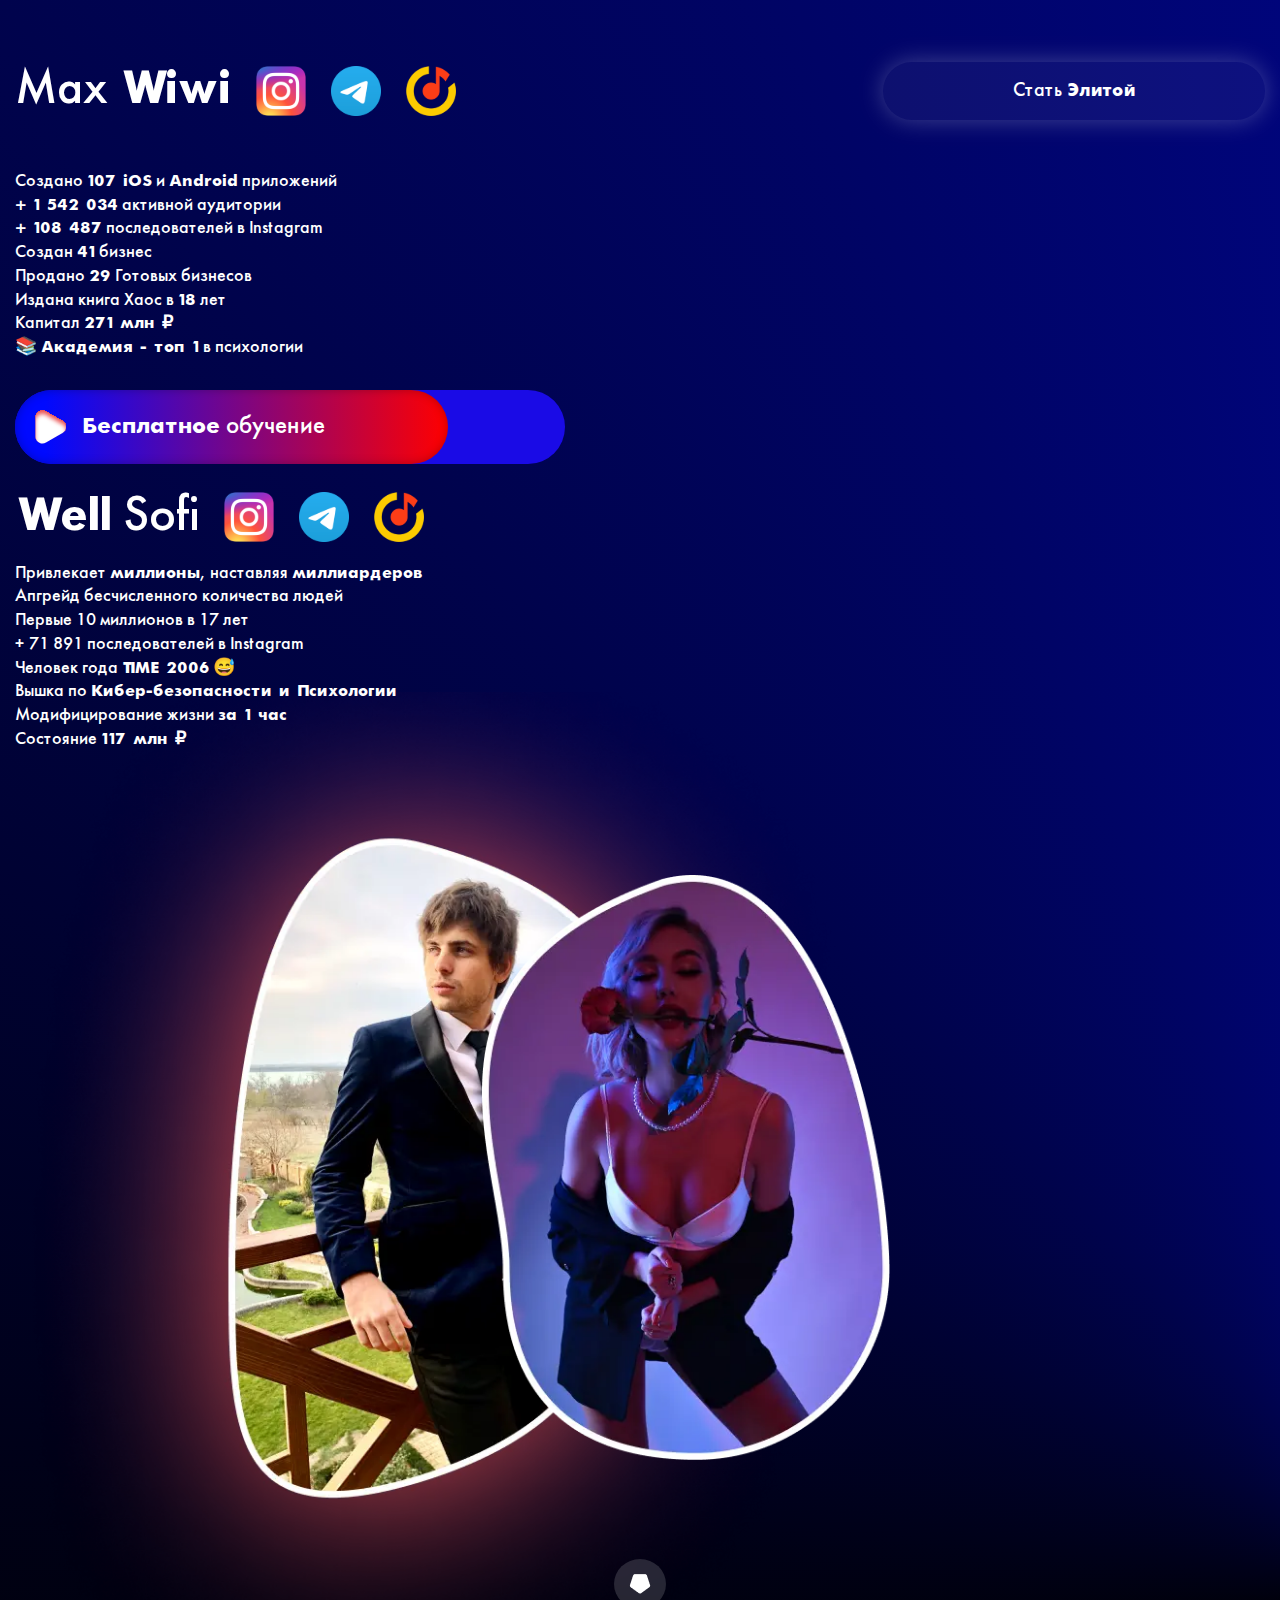
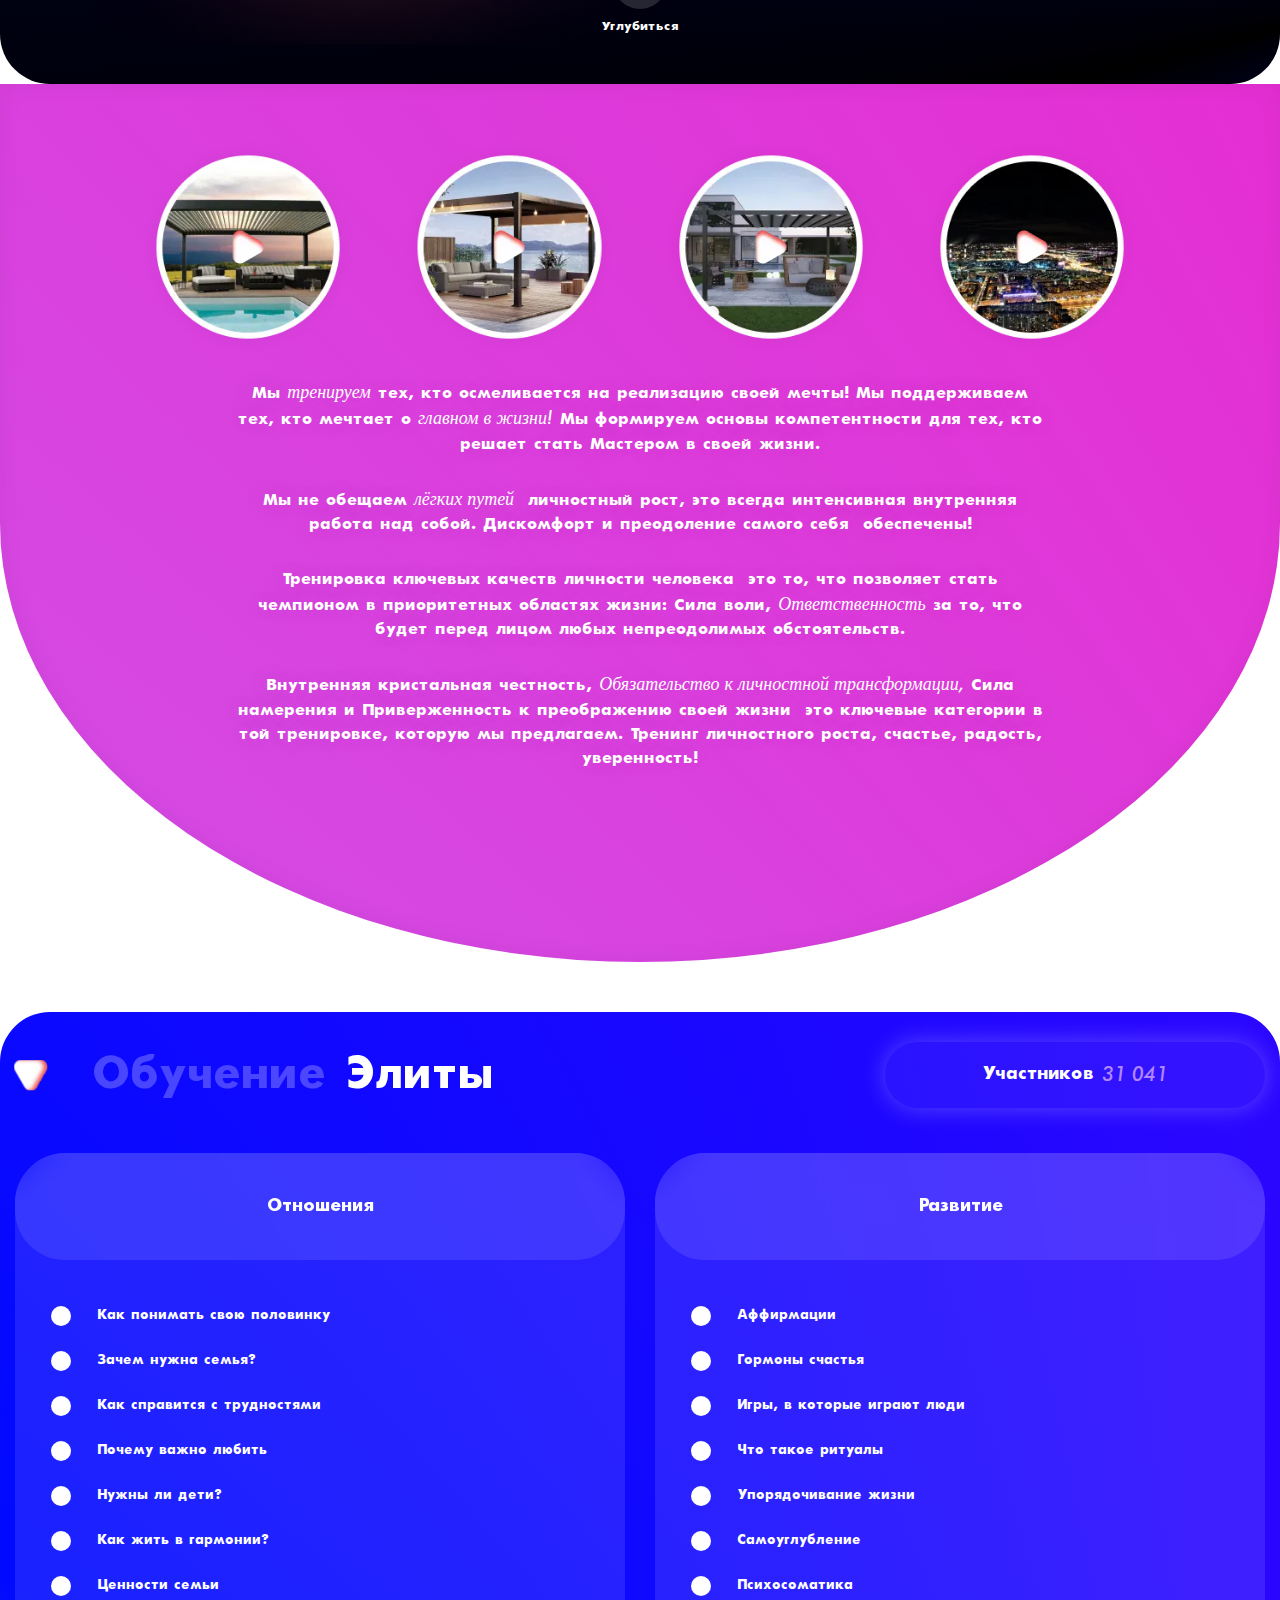
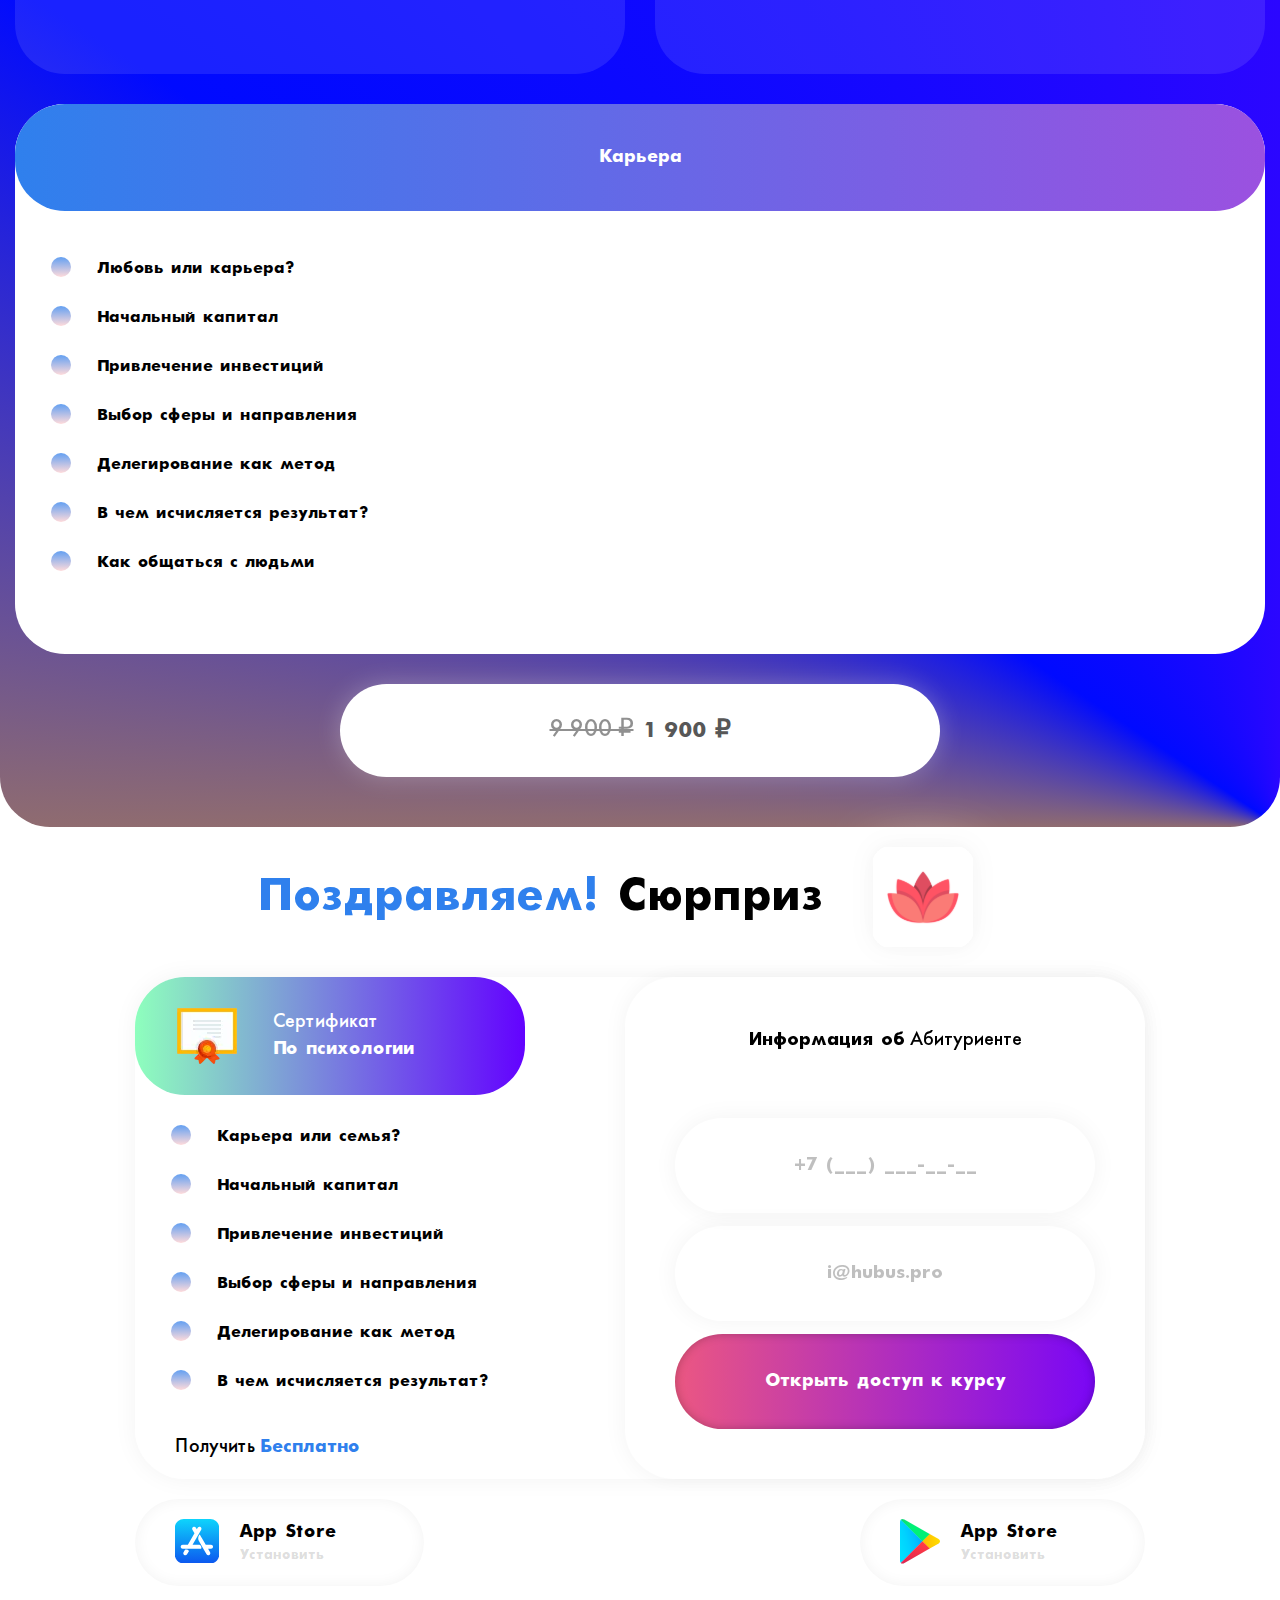
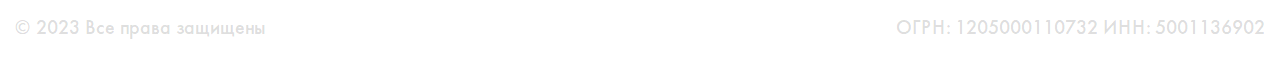
==== commit de7a7975: "Add files via upload" ====
--- a/index.html
+++ b/index.html
@@ -6,18 +6,13 @@
 	<meta charset="UTF-8">
 	<meta name="format-detection" content="telephone=no">
 	<!-- <style>body{opacity: 0;}</style> -->
-	<link rel="stylesheet" href="css/style.min.css?_v=20230126192808">
+	<link rel="stylesheet" href="css/style.min.css?_v=20230126224755">
 	<link rel="shortcut icon" href="favicon.svg">
 	<!-- <meta name="robots" content="noindex, nofollow"> -->
 	<meta name="viewport" content="width=device-width, initial-scale=1.0">
 </head>
 
 <body>
-	<div class="mask">
-		<div class="loader">
-			<img src="img/preloader.gif" alt="preload">
-		</div>
-	</div>
 	<div class="wrapper">
 		<header class="header">
 			<div class="header__container">
@@ -126,7 +121,7 @@
 									<picture><source srcset="img/familiarization/image-01.webp" type="image/webp"><img src="img/familiarization/image-01.png" alt="preview"></picture>
 								</div>
 								<div class="videos-familiarization__icon">
-									<img src="img/icons/trinagle.svg" alt="icon">
+									<picture><source srcset="img/icons/trinagle.webp" type="image/webp"><img src="img/icons/trinagle.png" alt="icon"></picture>
 								</div>
 							</a>
 							<a target="_blank" href="https://www.youtube.com/watch?v=HwruPm-tdp8&ab_channel=%D0%9C%D0%A2%D0%A6%D0%9C%D0%BE%D1%81%D0%BA%D0%BE%D0%B2%D1%81%D0%BA%D0%B8%D0%B9%D1%82%D1%80%D0%B5%D0%BD%D0%B8%D0%BD%D0%B3%D0%BE%D0%B2%D1%8B%D0%B9%D1%86%D0%B5%D0%BD%D1%82%D1%80" class="videos-familiarization__item">
@@ -134,7 +129,7 @@
 									<picture><source srcset="img/familiarization/image-02.webp" type="image/webp"><img src="img/familiarization/image-02.png" alt="preview"></picture>
 								</div>
 								<div class="videos-familiarization__icon">
-									<img src="img/icons/trinagle.svg" alt="icon">
+									<picture><source srcset="img/icons/trinagle.webp" type="image/webp"><img src="img/icons/trinagle.png" alt="icon"></picture>
 								</div>
 							</a>
 							<a target="_blank" href="https://www.youtube.com/watch?v=HwruPm-tdp8&ab_channel=%D0%9C%D0%A2%D0%A6%D0%9C%D0%BE%D1%81%D0%BA%D0%BE%D0%B2%D1%81%D0%BA%D0%B8%D0%B9%D1%82%D1%80%D0%B5%D0%BD%D0%B8%D0%BD%D0%B3%D0%BE%D0%B2%D1%8B%D0%B9%D1%86%D0%B5%D0%BD%D1%82%D1%80" class="videos-familiarization__item">
@@ -142,7 +137,7 @@
 									<picture><source srcset="img/familiarization/image-03.webp" type="image/webp"><img src="img/familiarization/image-03.png" alt="preview"></picture>
 								</div>
 								<div class="videos-familiarization__icon">
-									<img src="img/icons/trinagle.svg" alt="icon">
+									<picture><source srcset="img/icons/trinagle.webp" type="image/webp"><img src="img/icons/trinagle.png" alt="icon"></picture>
 								</div>
 							</a>
 							<a target="_blank" href="https://www.youtube.com/watch?v=HwruPm-tdp8&ab_channel=%D0%9C%D0%A2%D0%A6%D0%9C%D0%BE%D1%81%D0%BA%D0%BE%D0%B2%D1%81%D0%BA%D0%B8%D0%B9%D1%82%D1%80%D0%B5%D0%BD%D0%B8%D0%BD%D0%B3%D0%BE%D0%B2%D1%8B%D0%B9%D1%86%D0%B5%D0%BD%D1%82%D1%80" class="videos-familiarization__item">
@@ -150,7 +145,7 @@
 									<picture><source srcset="img/familiarization/image-04.webp" type="image/webp"><img src="img/familiarization/image-04.png" alt="preview"></picture>
 								</div>
 								<div class="videos-familiarization__icon">
-									<img src="img/icons/trinagle.svg" alt="icon">
+									<picture><source srcset="img/icons/trinagle.webp" type="image/webp"><img src="img/icons/trinagle.png" alt="icon"></picture>
 								</div>
 							</a>
 						</div>
@@ -617,7 +612,7 @@
 </div>
  -->
 
-	<script src="js/app.min.js?_v=20230126192808"></script>
+	<script src="js/app.min.js?_v=20230126224755"></script>
 </body>
 
 </html>